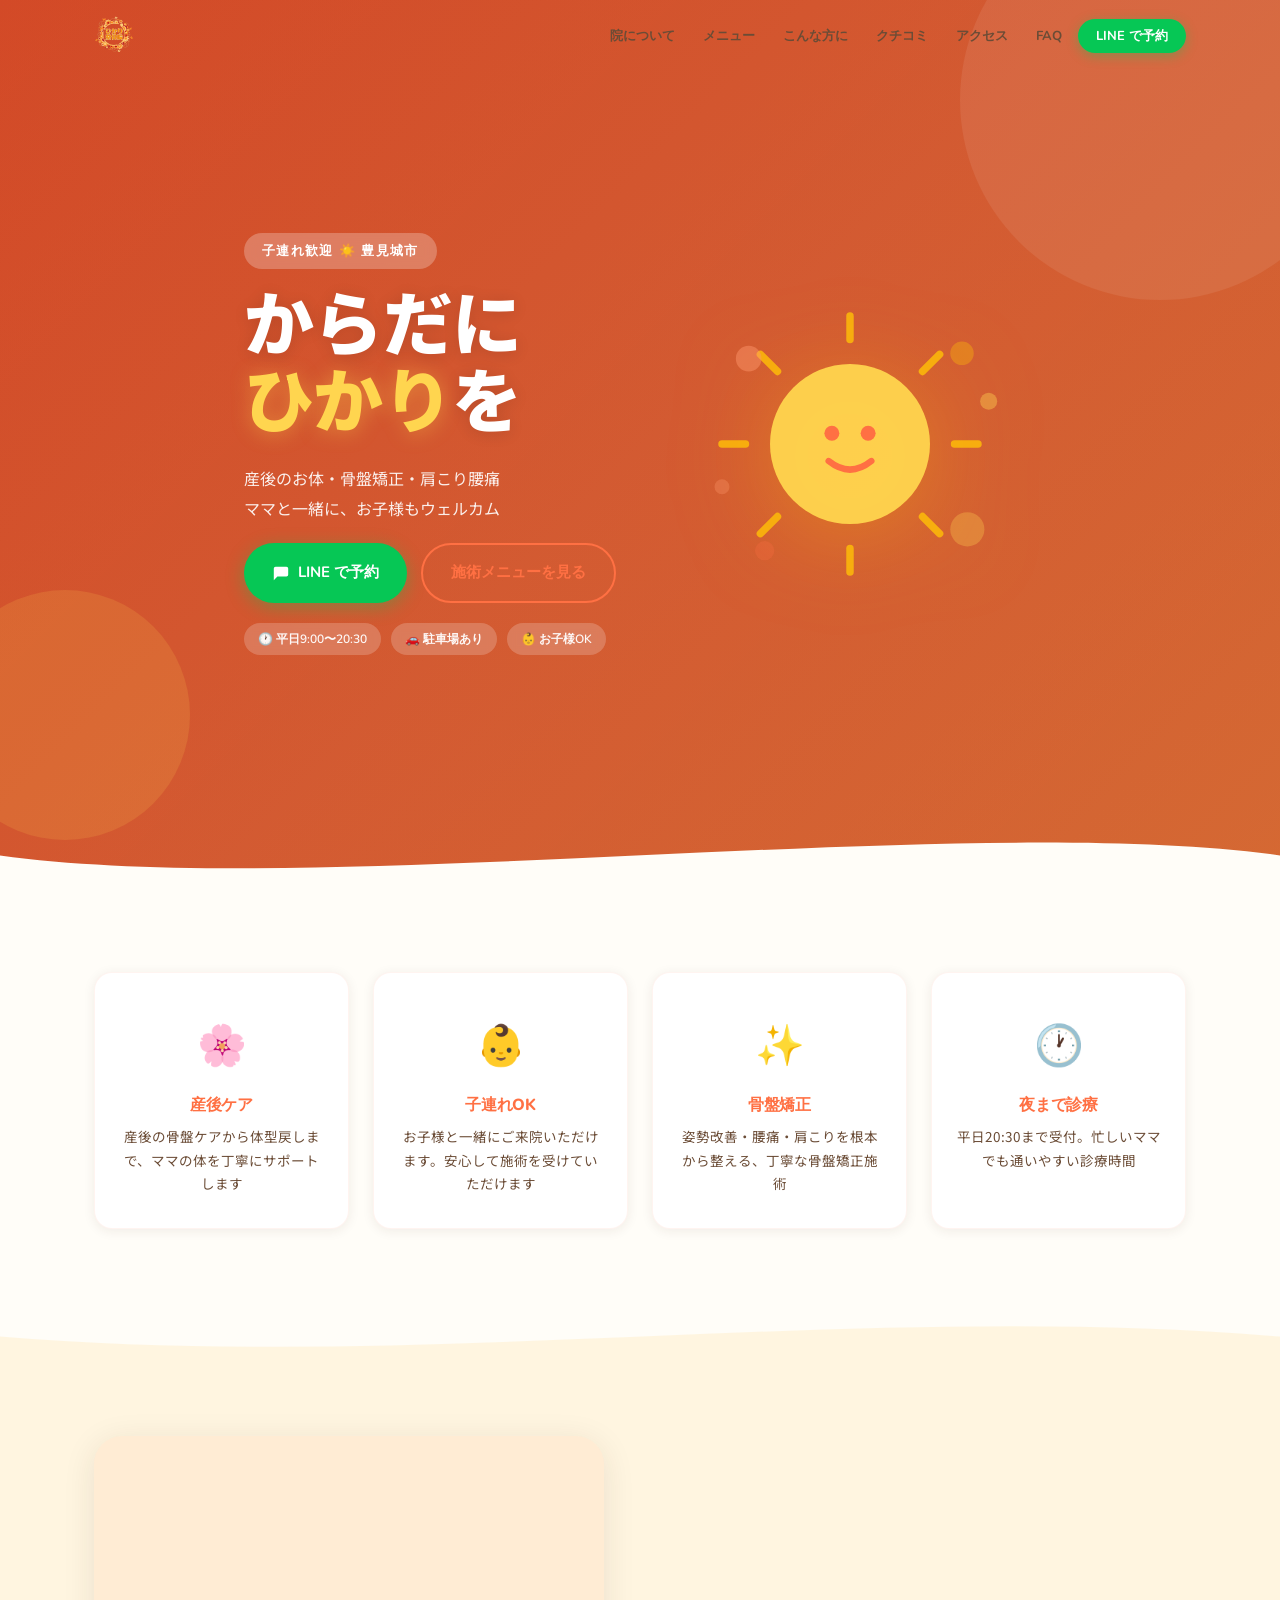
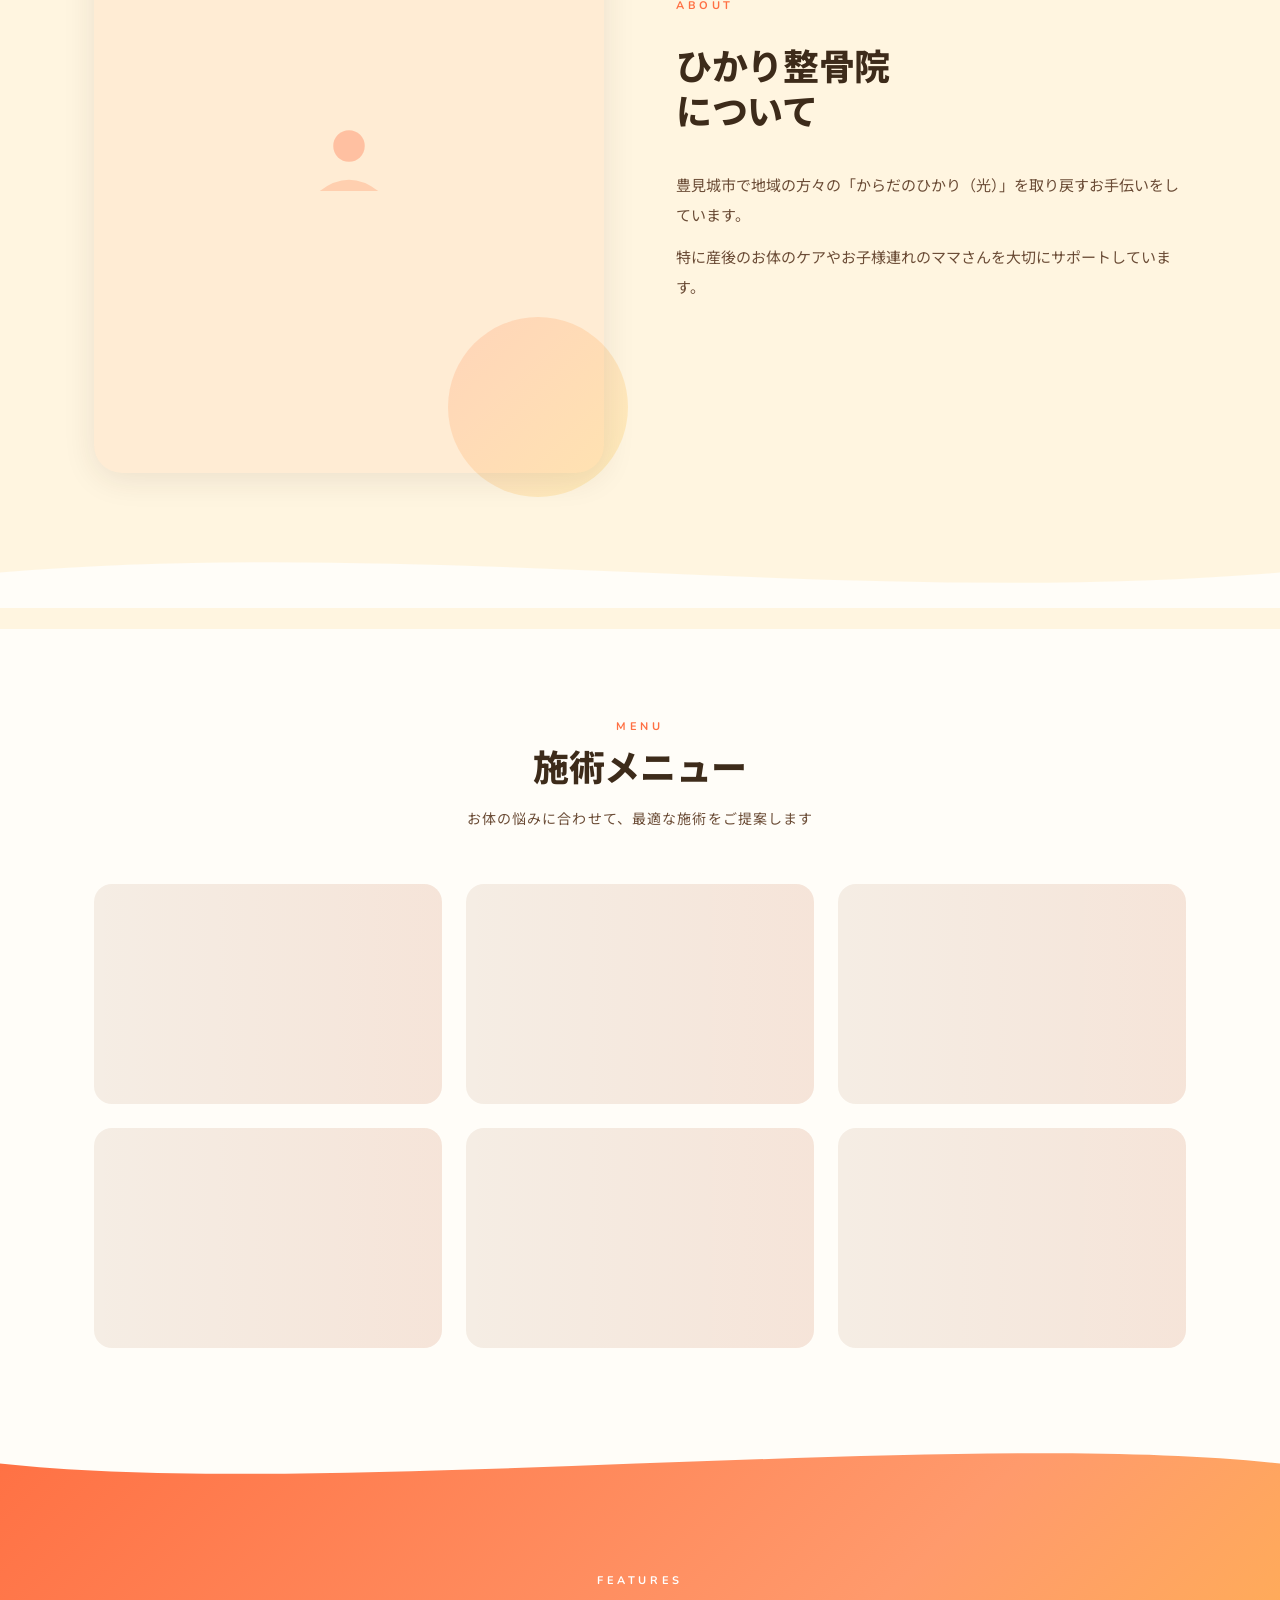
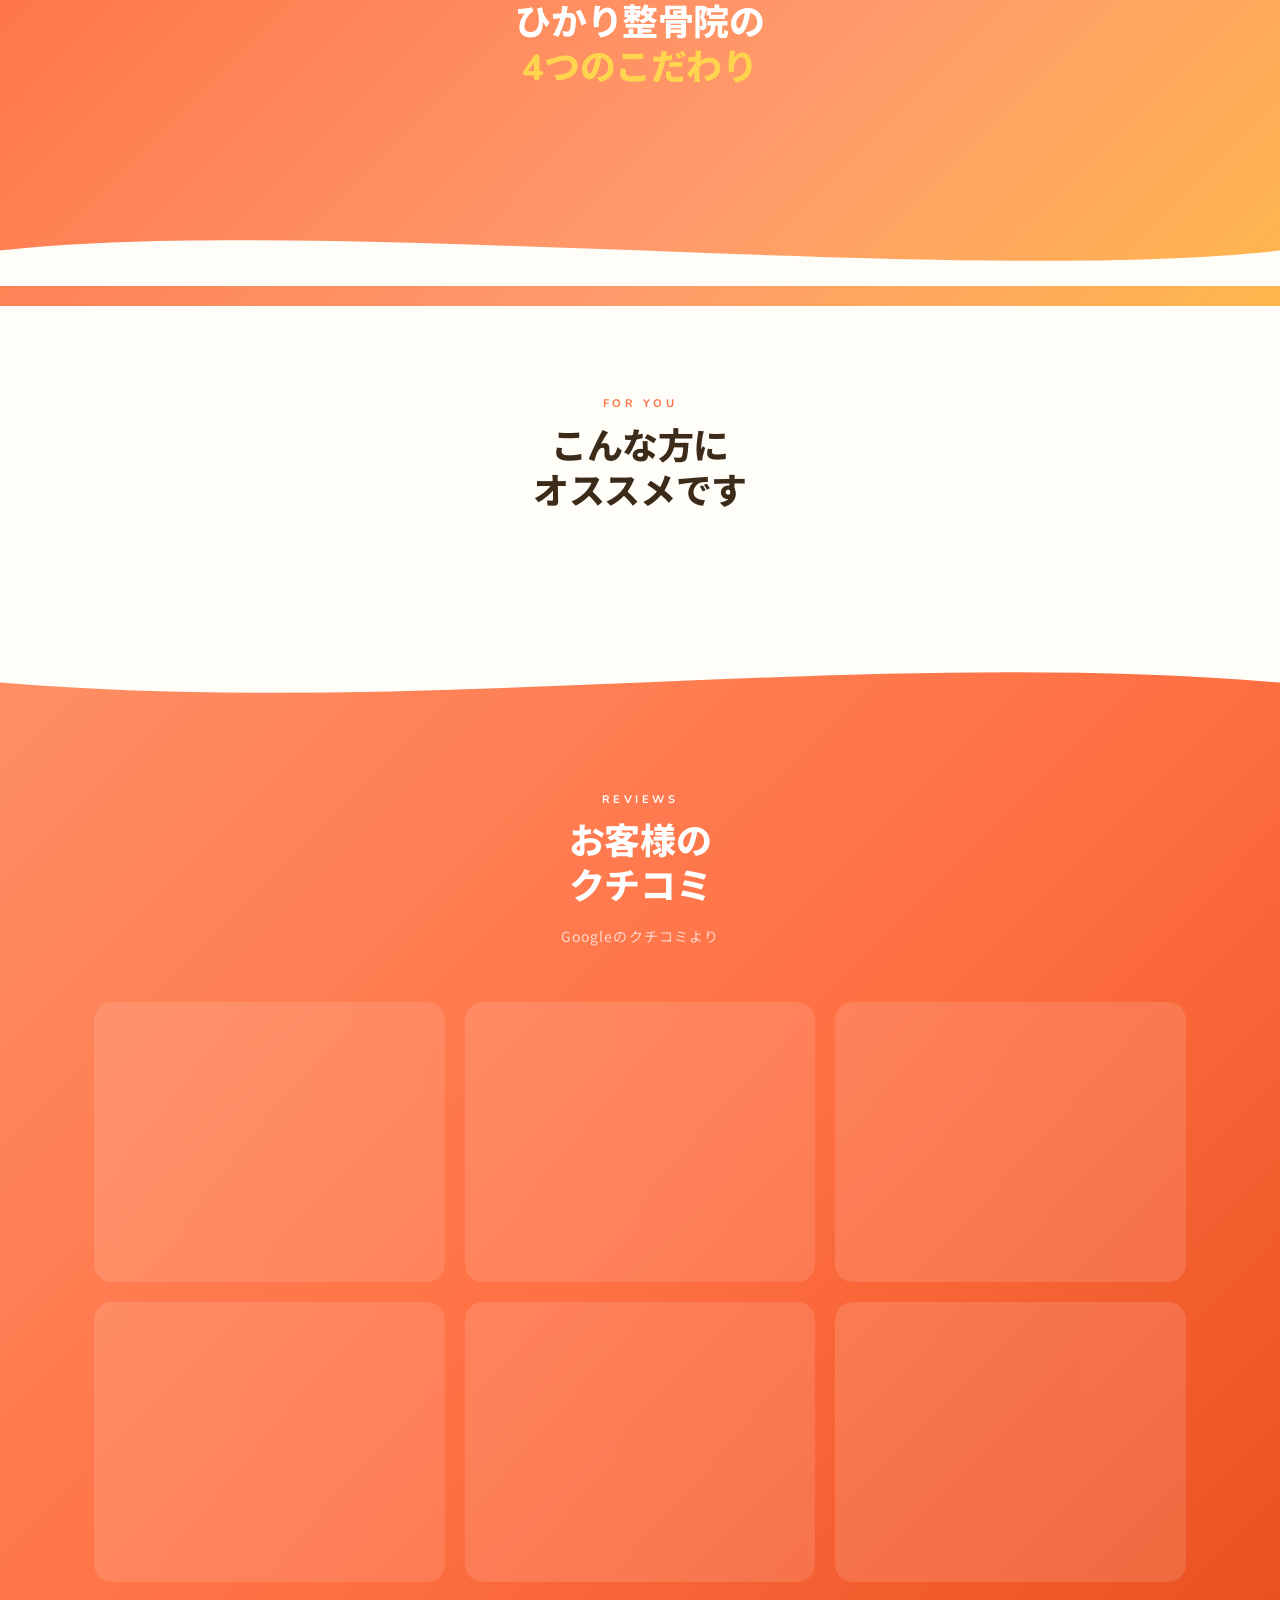
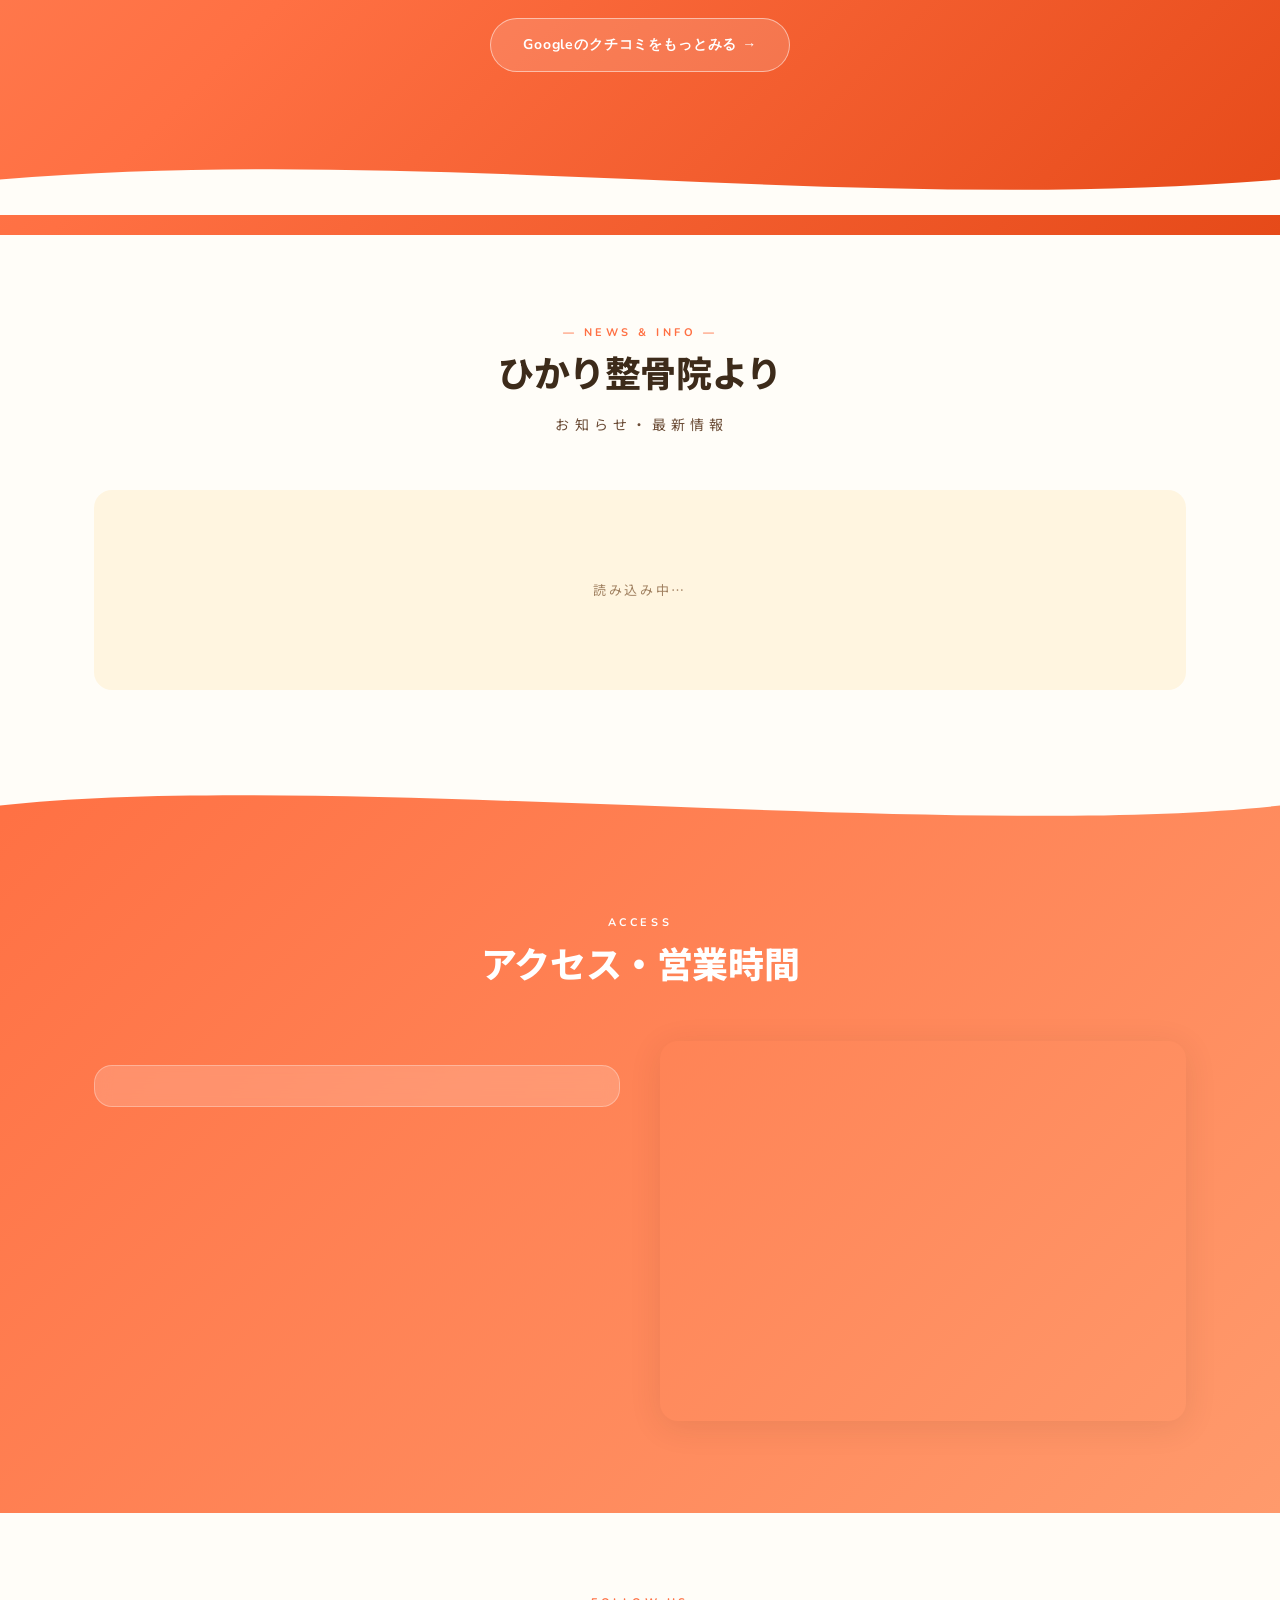
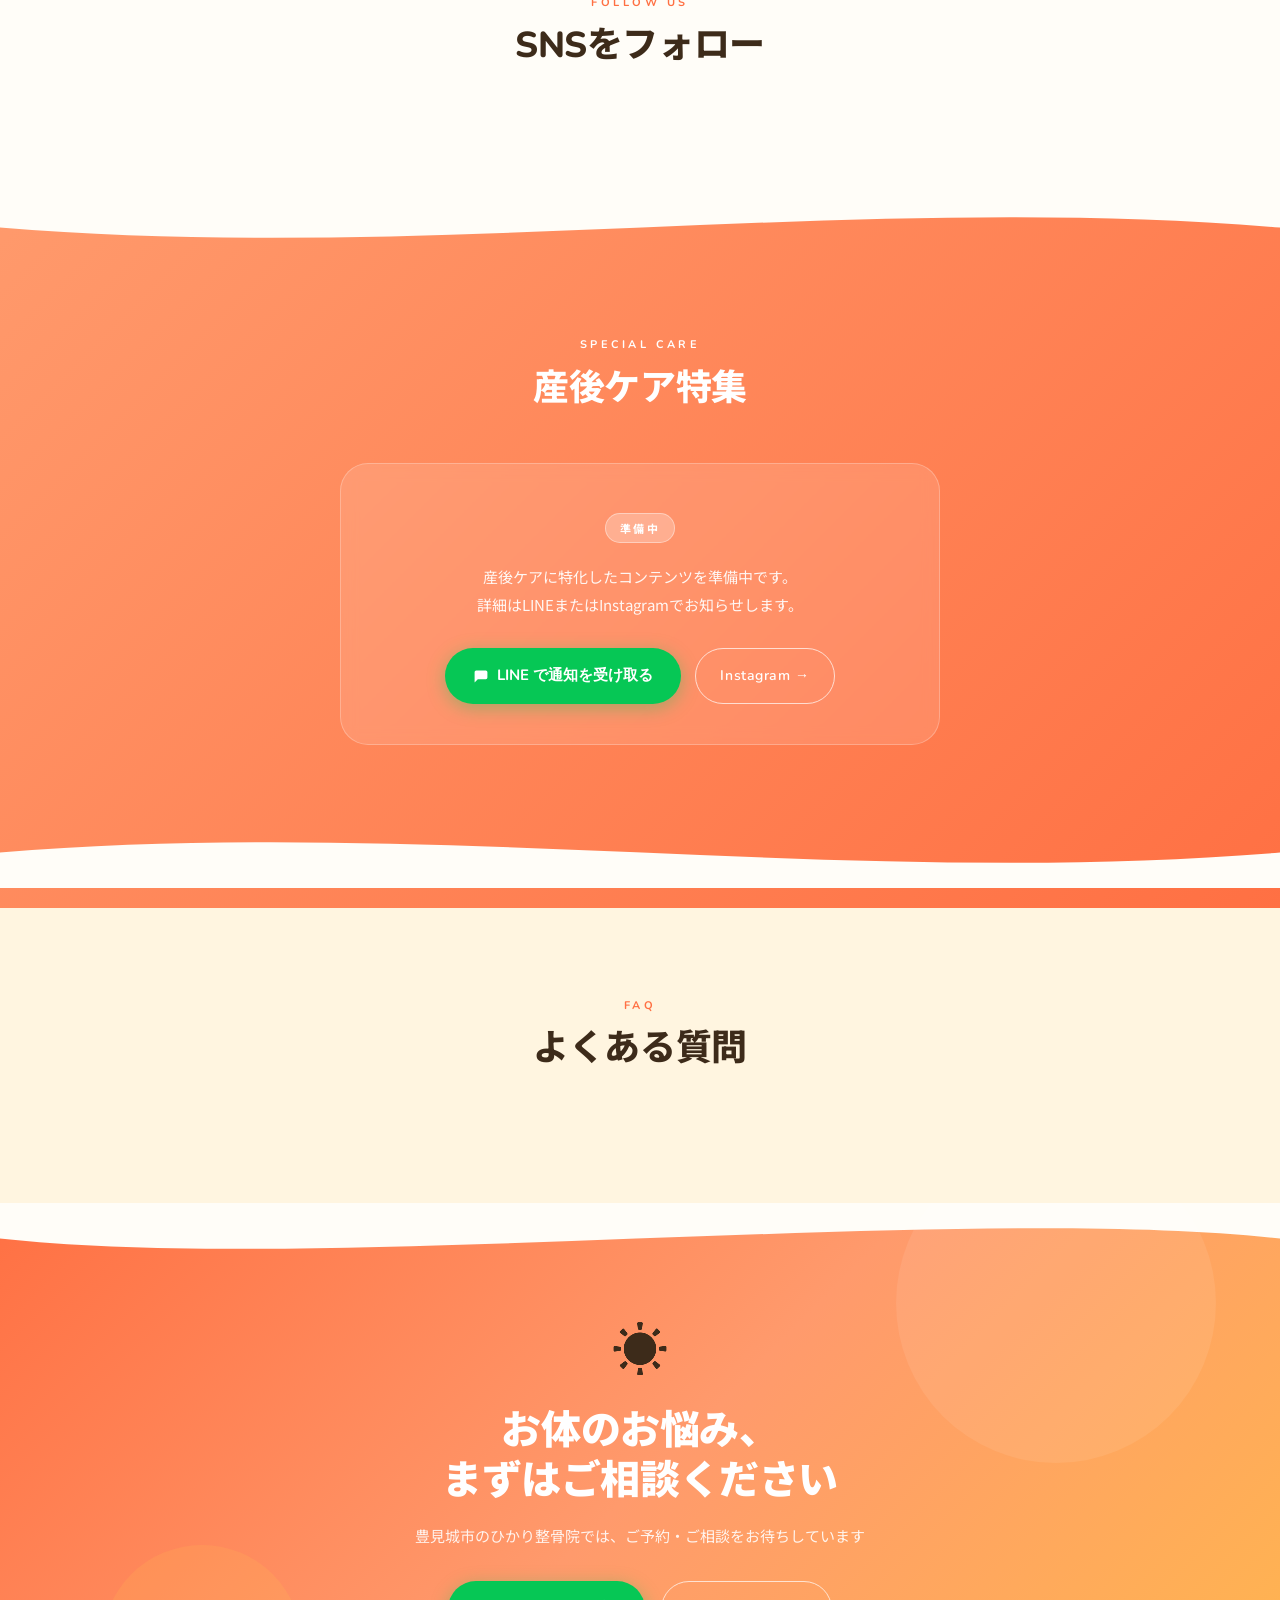
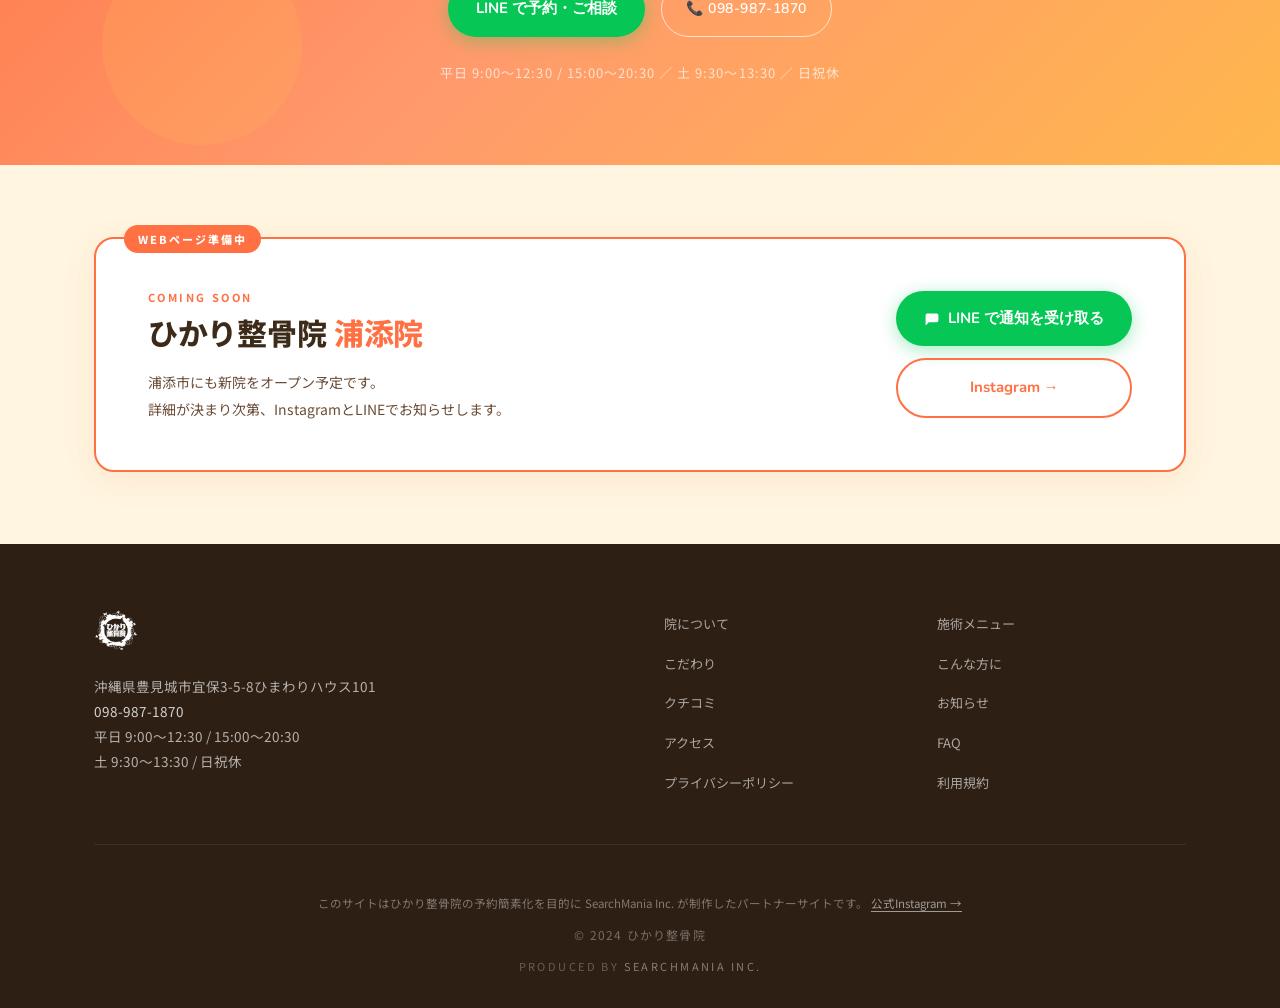
==== index.html @ e43ab10d "Update index.html" ====
<!DOCTYPE html>
<html lang="ja">
<head>
<meta charset="UTF-8">
<meta name="viewport" content="width=device-width,initial-scale=1,viewport-fit=cover">
<meta name="theme-color" content="#FF7043">
<title>ひかり整骨院 | 産後ケア・骨盤矯正 | 沖縄県豊見城市</title>
<meta name="description" content="豊見城市の整骨院。産後ケア・骨盤矯正・肩こり・腰痛に対応。子連れOK・お子様歓迎。まずはお気軽にご相談を。TEL 098-987-1870">
<link rel="canonical" href="https://hikari-seikotsu.search-mania.net/">
<link rel="icon" type="image/png" href="./logo.png">
<meta http-equiv="content-language" content="ja">

<!-- OGP -->
<meta property="og:type" content="website">
<meta property="og:title" content="ひかり整骨院 | 産後ケア・骨盤矯正 | 沖縄県豊見城市">
<meta property="og:description" content="豊見城市の整骨院。産後ケア・骨盤矯正・肩こり・腰痛に対応。子連れOK・お子様歓迎。">
<meta property="og:url" content="https://hikari-seikotsu.search-mania.net/">
<meta property="og:site_name" content="ひかり整骨院">
<meta property="og:image" content="https://hikari-seikotsu.search-mania.net/ogp.svg">
<meta property="og:image:width" content="1200">
<meta property="og:image:height" content="630">
<meta property="og:locale" content="ja_JP">
<meta name="twitter:card" content="summary_large_image">
<meta name="twitter:title" content="ひかり整骨院 | 産後ケア・骨盤矯正 | 沖縄県豊見城市">
<meta name="twitter:description" content="豊見城市の整骨院。産後ケア・骨盤矯正・肩こり・腰痛に対応。子連れOK・お子様歓迎。">
<meta name="twitter:image" content="https://hikari-seikotsu.search-mania.net/ogp.svg">

<!-- Fonts: Nunito (丸みで親しみ) + Noto Sans JP -->
<link rel="preconnect" href="https://fonts.googleapis.com">
<link rel="preconnect" href="https://fonts.gstatic.com" crossorigin>
<link href="https://fonts.googleapis.com/css2?family=Nunito:wght@400;600;700;800;900&family=Noto+Sans+JP:wght@400;500;700&display=swap" rel="stylesheet">

<!-- JSON-LD -->
<script type="application/ld+json">
{
  "@context": "https://schema.org",
  "@type": "MedicalBusiness",
  "name": "ひかり整骨院",
  "alternateName": "HIKARI SEIKOTSUIN",
  "inLanguage": "ja",
  "url": "https://hikari-seikotsu.search-mania.net/",
  "telephone": "098-987-1870",
  "address": {
    "@type": "PostalAddress",
    "streetAddress": "宜保3-5-8ひまわりハウス101",
    "addressLocality": "豊見城市",
    "addressRegion": "沖縄県",
    "postalCode": "901-0233",
    "addressCountry": "JP"
  },
  "openingHoursSpecification": [
    {"@type":"OpeningHoursSpecification","dayOfWeek":["Monday","Tuesday","Wednesday","Thursday","Friday"],"opens":"09:00","closes":"20:30"},
    {"@type":"OpeningHoursSpecification","dayOfWeek":["Saturday"],"opens":"09:30","closes":"13:30"}
  ],
  "sameAs": [
    "https://www.instagram.com/hikariseikotuin/",
    "https://www.facebook.com/hikari.seikotuin1870"
  ]
}
</script>

<link rel="stylesheet" href="./shared.css">
</head>
<body>

<!-- ======= PAGE LOADER ======= -->
<div id="page-loader" aria-hidden="true">
  <img src="./logo.png" class="loader-stamp" alt="ひかり整骨院">
  <div class="loader-dots" aria-label="読み込み中"><span></span><span></span><span></span></div>
</div>

<!-- ======= NAV ======= -->
<nav id="nav">
  <div class="nav-inner">
    <a class="brand" href="/">
      <img src="./logo.png" class="brand-logo-img" alt="ひかり整骨院" width="120" height="40">
    </a>
    <button class="nav-toggle" aria-label="メニューを開く" aria-expanded="false">
      <span></span><span></span><span></span>
    </button>
    <ul class="nav-links" id="navLinks">
      <li><a href="#about">院について</a></li>
      <li><a href="#menu">メニュー</a></li>
      <li><a href="#foryou">こんな方に</a></li>
      <li><a href="#reviews">クチコミ</a></li>
      <li><a href="#access">アクセス</a></li>
      <li><a href="#faq">FAQ</a></li>
      <li><a href="https://line.me/R/ti/p/lzyK28i_0J" class="nav-tel" target="_blank" rel="noopener">LINE で予約</a></li>
    </ul>
  </div>
</nav>

<!-- ======= HERO ======= -->
<section id="hero" class="hero">
  <div id="heroPhotoBg" class="hero-photo-bg" aria-hidden="true"></div>
  <div class="hero-blob hero-blob-1" aria-hidden="true"></div>
  <div class="hero-blob hero-blob-2" aria-hidden="true"></div>
  <div class="hero-inner container">
    <div class="hero-copy">
      <span class="hero-pill">子連れ歓迎 ☀️ 豊見城市</span>
      <h1>からだに<br><em class="hero-em">ひかり</em>を</h1>
      <p id="heroSub" class="hero-sub">産後のお体・骨盤矯正・肩こり腰痛<br>ママと一緒に、お子様もウェルカム</p>
      <div class="hero-btns">
        <a href="https://line.me/R/ti/p/lzyK28i_0J" class="btn btn-line" id="heroLineBtn" target="_blank" rel="noopener">
          <svg viewBox="0 0 20 20" fill="currentColor" width="18" height="18" aria-hidden="true"><path d="M2 5a2 2 0 012-2h12a2 2 0 012 2v7a2 2 0 01-2 2H6l-4 4V5z"/></svg>
          LINE で予約
        </a>
        <a href="#menu" class="btn btn-outline-coral">施術メニューを見る</a>
      </div>
      <div class="hero-badges">
        <span class="hero-badge">🕐 平日9:00〜20:30</span>
        <span class="hero-badge">🚗 駐車場あり</span>
        <span class="hero-badge">👶 お子様OK</span>
      </div>
    </div>
    <div class="hero-illust" aria-hidden="true">
      <svg viewBox="0 0 300 300" xmlns="http://www.w3.org/2000/svg" class="sun-svg">
        <circle cx="150" cy="150" r="75" fill="#FFD54F" opacity="0.95"/>
        <g stroke="#FFC107" stroke-width="7" stroke-linecap="round" opacity="0.8">
          <line x1="150" y1="52"  x2="150" y2="30"/>
          <line x1="150" y1="248" x2="150" y2="270"/>
          <line x1="52"  y1="150" x2="30"  y2="150"/>
          <line x1="248" y1="150" x2="270" y2="150"/>
          <line x1="82"  y1="82"  x2="66"  y2="66"/>
          <line x1="218" y1="218" x2="234" y2="234"/>
          <line x1="218" y1="82"  x2="234" y2="66"/>
          <line x1="82"  y1="218" x2="66"  y2="234"/>
        </g>
        <circle cx="133" cy="140" r="7" fill="#FF7043"/>
        <circle cx="167" cy="140" r="7" fill="#FF7043"/>
        <path d="M130 166 Q150 182 170 166" stroke="#FF7043" stroke-width="6" fill="none" stroke-linecap="round"/>
        <circle cx="55"  cy="70"  r="12" fill="#FF9A6C" opacity="0.45"/>
        <circle cx="260" cy="230" r="16" fill="#FFD54F" opacity="0.30"/>
        <circle cx="70"  cy="250" r="9"  fill="#FF7043" opacity="0.25"/>
        <circle cx="255" cy="65"  r="11" fill="#FFC107" opacity="0.35"/>
        <circle cx="30"  cy="190" r="7"  fill="#FF9A6C" opacity="0.30"/>
        <circle cx="280" cy="110" r="8"  fill="#FFD54F" opacity="0.40"/>
      </svg>
    </div>
  </div>
  <div class="hero-wave" aria-hidden="true">
    <svg xmlns="http://www.w3.org/2000/svg" viewBox="0 0 1440 100" preserveAspectRatio="none">
      <path d="M0,50 C360,100 1080,0 1440,50 L1440,100 L0,100 Z" fill="#FFFDF8"/>
    </svg>
  </div>
</section>

<!-- ======= HIGHLIGHTS ======= -->
<section class="highlights">
  <div class="container">
    <div class="hl-grid">
      <div class="hl-card reveal">
        <div class="hl-icon">🌸</div>
        <h3>産後ケア</h3>
        <p>産後の骨盤ケアから体型戻しまで、ママの体を丁寧にサポートします</p>
      </div>
      <div class="hl-card reveal">
        <div class="hl-icon">👶</div>
        <h3>子連れOK</h3>
        <p>お子様と一緒にご来院いただけます。安心して施術を受けていただけます</p>
      </div>
      <div class="hl-card reveal">
        <div class="hl-icon">✨</div>
        <h3>骨盤矯正</h3>
        <p>姿勢改善・腰痛・肩こりを根本から整える、丁寧な骨盤矯正施術</p>
      </div>
      <div class="hl-card reveal">
        <div class="hl-icon">🕐</div>
        <h3>夜まで診療</h3>
        <p>平日20:30まで受付。忙しいママでも通いやすい診療時間</p>
      </div>
    </div>
  </div>
</section>

<!-- ======= ABOUT ======= -->
<section id="about" class="about">
  <div class="wave-top" aria-hidden="true">
    <svg xmlns="http://www.w3.org/2000/svg" viewBox="0 0 1440 80" preserveAspectRatio="none">
      <path d="M0,40 C480,80 960,0 1440,40 L1440,0 L0,0 Z" fill="#FFFDF8"/>
    </svg>
  </div>
  <div class="container">
    <div class="about-inner">
      <div class="about-photo-wrap">
        <div class="about-photo" id="aboutPhoto">
          <div class="about-photo-ph">
            <svg viewBox="0 0 200 200" xmlns="http://www.w3.org/2000/svg" width="90" opacity="0.35">
              <circle cx="100" cy="80" r="35" fill="#FF7043"/>
              <path d="M35 180 Q100 130 165 180" fill="#FF9A6C"/>
            </svg>
          </div>
        </div>
        <div class="about-deco" aria-hidden="true"></div>
      </div>
      <div class="about-text">
        <span class="eyebrow">ABOUT</span>
        <h2 class="section-title" id="aboutTitle">ひかり整骨院<br>について</h2>
        <div class="about-body" id="aboutParas">
          <p>豊見城市で地域の方々の「からだのひかり（光）」を取り戻すお手伝いをしています。</p>
          <p>特に産後のお体のケアやお子様連れのママさんを大切にサポートしています。</p>
        </div>
        <blockquote id="aboutQuote" class="about-quote" style="display:none"></blockquote>
      </div>
    </div>
  </div>
  <div class="wave-bottom" aria-hidden="true">
    <svg xmlns="http://www.w3.org/2000/svg" viewBox="0 0 1440 80" preserveAspectRatio="none">
      <path d="M0,40 C480,0 960,80 1440,40 L1440,80 L0,80 Z" fill="#FFFDF8"/>
    </svg>
  </div>
</section>

<!-- ======= MENU ======= -->
<section id="menu" class="menu">
  <div class="container">
    <div class="sec-head">
      <span class="eyebrow">MENU</span>
      <h2 class="section-title">施術メニュー</h2>
      <p class="sec-desc">お体の悩みに合わせて、最適な施術をご提案します</p>
    </div>
    <div class="menu-grid" id="menuGrid">
      <div class="menu-skel"></div>
      <div class="menu-skel"></div>
      <div class="menu-skel"></div>
      <div class="menu-skel"></div>
      <div class="menu-skel"></div>
      <div class="menu-skel"></div>
    </div>
  </div>
</section>

<!-- ======= FEATURES ======= -->
<section id="features" class="features">
  <div class="wave-top" aria-hidden="true">
    <svg xmlns="http://www.w3.org/2000/svg" viewBox="0 0 1440 80" preserveAspectRatio="none">
      <path d="M0,40 C360,80 1080,0 1440,40 L1440,0 L0,0 Z" fill="#FFFDF8"/>
    </svg>
  </div>
  <div class="container">
    <div class="sec-head sec-head--light">
      <span class="eyebrow eyebrow--light">FEATURES</span>
      <h2 class="section-title">ひかり整骨院の<br><span class="hi">4つのこだわり</span></h2>
    </div>
    <div class="features-list" id="featuresList"></div>
  </div>
  <div class="wave-bottom" aria-hidden="true">
    <svg xmlns="http://www.w3.org/2000/svg" viewBox="0 0 1440 80" preserveAspectRatio="none">
      <path d="M0,40 C360,0 1080,80 1440,40 L1440,80 L0,80 Z" fill="#FFFDF8"/>
    </svg>
  </div>
</section>

<!-- ======= FOR YOU ======= -->
<section id="foryou" class="foryou">
  <div class="container">
    <div class="sec-head">
      <span class="eyebrow">FOR YOU</span>
      <h2 class="section-title">こんな方に<br>オススメです</h2>
    </div>
    <div class="foryou-grid" id="foryouGrid"></div>
  </div>
</section>

<!-- ======= REVIEWS ======= -->
<section id="reviews" class="reviews">
  <div class="wave-top" aria-hidden="true">
    <svg xmlns="http://www.w3.org/2000/svg" viewBox="0 0 1440 80" preserveAspectRatio="none">
      <path d="M0,40 C480,80 960,0 1440,40 L1440,0 L0,0 Z" fill="#FFFDF8"/>
    </svg>
  </div>
  <div class="container">
    <div class="sec-head sec-head--light">
      <span class="eyebrow eyebrow--light">REVIEWS</span>
      <h2 class="section-title">お客様の<br>クチコミ</h2>
      <p class="sec-desc" style="color:rgba(255,255,255,.72)">Googleのクチコミより</p>
    </div>
    <div class="reviews-grid" id="reviewsGrid">
      <div class="review-skel"></div>
      <div class="review-skel"></div>
      <div class="review-skel"></div>
      <div class="review-skel"></div>
      <div class="review-skel"></div>
      <div class="review-skel"></div>
    </div>
    <div class="reviews-more-wrap">
      <a id="reviewsMoreBtn" class="btn-reviews-more" href="#" target="_blank" rel="noopener">Googleのクチコミをもっとみる →</a>
    </div>
  </div>
  <div class="wave-bottom" aria-hidden="true">
    <svg xmlns="http://www.w3.org/2000/svg" viewBox="0 0 1440 80" preserveAspectRatio="none">
      <path d="M0,40 C480,0 960,80 1440,40 L1440,80 L0,80 Z" fill="#FFFDF8"/>
    </svg>
  </div>
</section>

<!-- ======= BLOG ======= -->
<section id="blog" class="blog">
  <div class="container">
    <div class="sec-head">
      <span class="eyebrow dual">News &amp; Info</span>
      <h2 class="section-title">ひかり整骨院より</h2>
      <p class="sec-desc">お 知 ら せ ・ 最 新 情 報</p>
    </div>
    <div class="wall cms-loading"></div>
  </div>
</section>

<!-- ======= ACCESS ======= -->
<section id="access" class="access">
  <div class="wave-top" aria-hidden="true">
    <svg xmlns="http://www.w3.org/2000/svg" viewBox="0 0 1440 80" preserveAspectRatio="none">
      <path d="M0,40 C360,0 1080,80 1440,40 L1440,0 L0,0 Z" fill="#FFFDF8"/>
    </svg>
  </div>
  <div class="container">
    <div class="sec-head sec-head--light">
      <span class="eyebrow eyebrow--light">ACCESS</span>
      <h2 class="section-title">アクセス・営業時間</h2>
    </div>
    <div class="access-layout">
      <div class="access-info">
        <dl id="accessDl"></dl>
        <div class="hours-box">
          <table id="hoursTable" class="hours-table"></table>
        </div>
      </div>
      <div class="map-wrap">
        <div id="mapEmbed" class="map-embed">
          <iframe
            src="https://www.google.com/maps/embed?pb=!1m18!1m12!1m3!1d898.5467!2d127.66830!3d26.17740!2m3!1f0!2f0!3f0!3m2!1i1024!2i768!4f13.1!3m3!1m2!1s0x34e5683a7778be61%3A0x9c50c05e80d23e0e!2z44Gy44GL44KK5a6f6aqo6Zmi!5e0!3m2!1sja!2sjp!4v1685000000000!5m2!1sja!2sjp"
            width="100%" height="100%"
            style="border:0;" allowfullscreen="" loading="lazy"
            referrerpolicy="no-referrer-when-downgrade"
            title="ひかり整骨院 アクセスマップ">
          </iframe>
        </div>
      </div>
    </div>
  </div>
</section>

<!-- ======= SNS ======= -->
<section id="sns" class="sns">
  <div class="container">
    <div class="sec-head">
      <span class="eyebrow">FOLLOW US</span>
      <h2 class="section-title">SNSをフォロー</h2>
    </div>
    <div class="sns-row" id="snsRow"></div>
  </div>
</section>

<!-- ======= DELIVERY ======= -->
<section id="delivery" class="delivery">
  <div class="wave-top" aria-hidden="true">
    <svg xmlns="http://www.w3.org/2000/svg" viewBox="0 0 1440 80" preserveAspectRatio="none">
      <path d="M0,40 C480,80 960,0 1440,40 L1440,0 L0,0 Z" fill="#FFFDF8"/>
    </svg>
  </div>
  <div class="container">
    <div class="sec-head sec-head--light">
      <span class="eyebrow eyebrow--light">SPECIAL CARE</span>
      <h2 class="section-title">産後ケア特集</h2>
    </div>
    <div class="delivery-coming">
      <span class="delivery-coming-badge">準備中</span>
      <p class="delivery-coming-text">産後ケアに特化したコンテンツを準備中です。<br>詳細はLINEまたはInstagramでお知らせします。</p>
      <div class="delivery-coming-actions">
        <a href="https://line.me/R/ti/p/lzyK28i_0J" class="btn btn-line" target="_blank" rel="noopener">
          <svg viewBox="0 0 20 20" fill="currentColor" width="16" height="16" aria-hidden="true"><path d="M2 5a2 2 0 012-2h12a2 2 0 012 2v7a2 2 0 01-2 2H6l-4 4V5z"/></svg>
          LINE で通知を受け取る
        </a>
        <a href="https://www.instagram.com/hikariseikotuin/" class="btn btn-outline-white" target="_blank" rel="noopener">Instagram →</a>
      </div>
    </div>
    <div class="delivery-cards" id="deliveryCards" style="display:none"></div>
  </div>
  <div class="wave-bottom" aria-hidden="true">
    <svg xmlns="http://www.w3.org/2000/svg" viewBox="0 0 1440 80" preserveAspectRatio="none">
      <path d="M0,40 C480,0 960,80 1440,40 L1440,80 L0,80 Z" fill="#FFFDF8"/>
    </svg>
  </div>
</section>

<!-- ======= FAQ ======= -->
<section id="faq" class="faq">
  <div class="container">
    <div class="sec-head">
      <span class="eyebrow">FAQ</span>
      <h2 class="section-title">よくある質問</h2>
    </div>
    <div class="faq-list" id="faqList"></div>
  </div>
</section>

<!-- ======= CTA ======= -->
<section id="cta" class="cta">
  <div class="wave-top" aria-hidden="true">
    <svg xmlns="http://www.w3.org/2000/svg" viewBox="0 0 1440 80" preserveAspectRatio="none">
      <path d="M0,40 C360,80 1080,0 1440,40 L1440,0 L0,0 Z" fill="#FFFDF8"/>
    </svg>
  </div>
  <div class="cta-blob cta-blob-1" aria-hidden="true"></div>
  <div class="cta-blob cta-blob-2" aria-hidden="true"></div>
  <div class="container">
    <div class="cta-box">
      <p class="cta-deco" aria-hidden="true">☀️</p>
      <h2 id="ctaHeadline1">お体のお悩み、<br>まずはご相談ください</h2>
      <h3 id="ctaHeadline2" class="cta-h3" style="display:none"></h3>
      <p id="ctaSub" class="cta-sub">豊見城市のひかり整骨院では、ご予約・ご相談をお待ちしています</p>
      <div class="cta-actions">
        <a id="ctaBtn1" href="https://line.me/R/ti/p/lzyK28i_0J" class="btn btn-line" target="_blank" rel="noopener">LINE で予約・ご相談</a>
        <a id="ctaBtn2" href="tel:098-987-1870" class="btn btn-outline-white">📞 098-987-1870</a>
      </div>
      <p id="ctaNote" class="cta-note">平日 9:00〜12:30 / 15:00〜20:30 ／ 土 9:30〜13:30 ／ 日祝休</p>
    </div>
  </div>
</section>

<!-- ======= 浦添院 TEASER ======= -->
<section id="urasoe" class="urasoe-teaser">
  <div class="container">
    <div class="urasoe-card reveal">
      <span class="urasoe-badge">WEBページ準備中</span>
      <div class="urasoe-body">
        <p class="urasoe-eyebrow">Coming Soon</p>
        <h2 class="urasoe-title">ひかり整骨院 <em>浦添院</em></h2>
        <p class="urasoe-desc">浦添市にも新院をオープン予定です。<br>詳細が決まり次第、InstagramとLINEでお知らせします。</p>
      </div>
      <div class="urasoe-actions">
        <a href="https://page.line.me/291lokar?oat_content=qr&openQrModal=true" class="btn btn-line" target="_blank" rel="noopener">
          <svg viewBox="0 0 20 20" fill="currentColor" width="16" height="16" aria-hidden="true"><path d="M2 5a2 2 0 012-2h12a2 2 0 012 2v7a2 2 0 01-2 2H6l-4 4V5z"/></svg>
          LINE で通知を受け取る
        </a>
        <a href="https://www.instagram.com/hikari.seikotuin_urasoe" class="btn btn-outline-coral" target="_blank" rel="noopener">Instagram →</a>
      </div>
    </div>
  </div>
</section>

<!-- ======= FOOTER ======= -->
<footer id="footer">
  <div class="container">
    <div class="footer-top">
      <div class="footer-brand">
        <div class="footer-logo">
          <img src="./logo.png" class="footer-logo-img" alt="ひかり整骨院" width="120" height="40">
        </div>
        <address>
          <p id="footerAddress">沖縄県豊見城市宜保3-5-8ひまわりハウス101</p>
          <p><a id="footerTel" href="tel:098-987-1870">098-987-1870</a></p>
          <p id="footerHours">平日 9:00〜12:30 / 15:00〜20:30<br>土 9:30〜13:30 / 日祝休</p>
        </address>
      </div>
      <nav class="footer-nav" aria-label="フッターナビゲーション">
        <ul>
          <li><a href="#about">院について</a></li>
          <li><a href="#menu">施術メニュー</a></li>
          <li><a href="#features">こだわり</a></li>
          <li><a href="#foryou">こんな方に</a></li>
          <li><a href="#reviews">クチコミ</a></li>
          <li><a href="#blog">お知らせ</a></li>
          <li><a href="#access">アクセス</a></li>
          <li><a href="#faq">FAQ</a></li>
          <li><a href="./privacy-policy.html">プライバシーポリシー</a></li>
          <li><a href="./terms.html">利用規約</a></li>
        </ul>
      </nav>
    </div>
    <div class="footer-bottom">
      <p class="partner-notice-inline">
        このサイトはひかり整骨院の予約簡素化を目的に SearchMania Inc. が制作したパートナーサイトです。
        <a id="partnerLink" href="https://www.instagram.com/hikariseikotuin/" target="_blank" rel="noopener noreferrer">公式Instagram →</a>
      </p>
      <p id="footerCopyright" class="copyright">© 2024 ひかり整骨院</p>
      <div class="produced-by">
        Produced by <a href="https://search-mania.net/" target="_blank" rel="noopener noreferrer">SearchMania Inc.</a>
      </div>
    </div>
  </div>
</footer>

<script>
/* ============================================================
   CMS
   ============================================================ */
const GAS_URL   = 'https://script.google.com/macros/s/AKfycbxd94TXZuT-G3AUvUOyt_ZG_g9pLQLPK14B09iTngYGdnmmRKXOvsfwuZuqpAEUMW-Sxg/exec';
const CACHE_KEY = 'hikari_cms_v2';
const CACHE_TTL = 900000;

if (history.scrollRestoration) history.scrollRestoration = 'manual';
window.scrollTo(0, 0);

/* ============================================================
   ページローダー
   ============================================================ */
const _loaderStart = Date.now();
function _hideLoader() {
  const el = document.getElementById('page-loader');
  if (!el || el.dataset.done) return;
  el.dataset.done = '1';
  const wait = Math.max(0, 700 - (Date.now() - _loaderStart));
  setTimeout(() => { el.classList.add('fade-out'); setTimeout(() => el.remove(), 650); }, wait);
}

/* ============================================================
   ユーティリティ
   ============================================================ */
function esc(s) {
  return String(s || '').replace(/&/g,'&amp;').replace(/</g,'&lt;').replace(/>/g,'&gt;').replace(/"/g,'&quot;');
}
function fmtDate(s) {
  if (!s) return '';
  const m = String(s).match(/^(\d{4})-(\d{2})-(\d{2})/);
  return m ? `${m[1]}.${m[2]}.${m[3]}` : String(s);
}
function driveImg(url) {
  if (!url) return '';
  const s = String(url).trim();
  const m1 = s.match(/\/d\/([a-zA-Z0-9_-]+)/);
  if (m1) return `https://drive.google.com/thumbnail?id=${m1[1]}&sz=w1200`;
  const m2 = s.match(/lh3\.googleusercontent\.com\/d\/([a-zA-Z0-9_-]+)/);
  if (m2) return `https://lh3.googleusercontent.com/d/${m2[1]}=w1200`;
  if (s.indexOf('drive.google.com/thumbnail') !== -1) return s.replace(/([?&])sz=[^&]*/, '$1sz=w1200');
  return s;
}
function stars(n) {
  const full = Math.round(Number(n) || 5);
  return '★'.repeat(Math.min(full,5)) + '☆'.repeat(Math.max(0,5-full));
}

/* ============================================================
   Reveal on scroll
   ============================================================ */
function observe(root, sel) {
  const io = new IntersectionObserver(entries => {
    entries.forEach(e => { if (e.isIntersecting) { e.target.classList.add('visible'); io.unobserve(e.target); } });
  }, { threshold: 0.08 });
  (root ? root.querySelectorAll(sel) : document.querySelectorAll(sel)).forEach(el => io.observe(el));
}

/* ============================================================
   apply functions
   ============================================================ */
function applySettings(s) {
  window._settings = s;
  if (!s) return;
  if (!s.officialUrl) s.officialUrl = s['公式サイトURL'] || '';
  const sn = s.siteName || 'ひかり整骨院';
  document.title = sn + ' | 産後ケア・骨盤矯正 | 沖縄県豊見城市';
  const tel = s.tel || '098-987-1870';
  const ft = document.getElementById('footerTel');
  if (ft) { ft.href = 'tel:' + tel.replace(/[-\s]/g,''); ft.textContent = tel; }
  if (s.address) { const el = document.getElementById('footerAddress'); if (el) el.textContent = s.address; }
  if (s.hoursDisplay) { const el = document.getElementById('footerHours'); if (el) el.innerHTML = esc(s.hoursDisplay).replace(/\n/g,'<br>'); }
  if (s.copyright) { const el = document.getElementById('footerCopyright'); if (el) el.textContent = s.copyright; }
  const pl = document.getElementById('partnerLink');
  if (pl && s.officialUrl) pl.href = s.officialUrl;
  if (s.tagline) { const sub = document.getElementById('heroSub'); if (sub) sub.textContent = s.tagline; }
  if (s.gbpUrl) {
    var gbpUrl = s.gbpUrl.trim();
    if (gbpUrl.startsWith('<')) {
      var m = gbpUrl.match(/src="([^"]+)"/);
      gbpUrl = m ? m[1] : '#';
    }
    s.gbpUrl = gbpUrl;
    var moreBtn = document.getElementById('reviewsMoreBtn');
    if (moreBtn && gbpUrl !== '#') moreBtn.href = gbpUrl;
  }
  document.querySelectorAll('a[href^="tel:"]').forEach(a => { if (a.id !== 'footerTel') a.href = 'tel:' + tel.replace(/[-\s]/g,''); });
}

function applyHero(h) {
  if (!h) return;
  if (Array.isArray(h.subLines) && h.subLines[0]) {
    var el = document.getElementById('heroSub');
    if (el) el.textContent = h.subLines[0];
  }
  var photos = Array.isArray(h.photos) ? h.photos.filter(function(p) { return p.image; }) : [];
  if (!photos.length) return;
  var bg = document.getElementById('heroPhotoBg');
  if (!bg) return;
  var urls = photos.map(function(p) { return driveImg(p.image); }).filter(Boolean);
  if (!urls.length) return;

  bg.innerHTML = '<div class="hero-slide" id="heroSlide0"></div><div class="hero-slide" id="heroSlide1"></div>';
  var slides = [document.getElementById('heroSlide0'), document.getElementById('heroSlide1')];
  var cur = 0;
  var idx = 0;

  function showSlide(url) {
    var next = 1 - cur;
    var img = new Image();
    img.onload = function() {
      slides[next].style.backgroundImage = 'url("' + url + '")';
      slides[next].classList.add('active');
      slides[cur].classList.remove('active');
      cur = next;
    };
    img.src = url;
  }

  showSlide(urls[0]);
  if (urls.length > 1) {
    setInterval(function() {
      idx = (idx + 1) % urls.length;
      showSlide(urls[idx]);
    }, 5000);
  }
}

function applyAbout(a) {
  if (!a) return;
  if (Array.isArray(a.paragraphs) && a.paragraphs.length) {
    const el = document.getElementById('aboutParas');
    if (el) el.innerHTML = a.paragraphs.map(function(p) { return '<p>' + esc(p) + '</p>'; }).join('');
  }
  if (a.quote) {
    const el = document.getElementById('aboutQuote');
    if (el) { el.textContent = a.quote; el.style.display = ''; }
  }
  const photos = Array.isArray(a.photos) ? a.photos.filter(function(p) { return p.image; }) : [];
  if (photos.length) {
    const el = document.getElementById('aboutPhoto');
    if (el) el.innerHTML = '<img src="' + esc(driveImg(photos[0].image)) + '" alt="ひかり整骨院" loading="lazy" class="about-img">';
  }
}

function applyMenu(items) {
  if (!Array.isArray(items) || !items.length) return;
  const grid = document.getElementById('menuGrid');
  if (!grid) return;
  const icons = ['💆','🦴','🤱','💪','🌿','✨','🔧','💛'];
  grid.innerHTML = items.map((m,i) => {
    const img = driveImg(m.image);
    return `<article class="menu-card reveal">
      ${img ? `<div class="menu-card-img"><img src="${esc(img)}" alt="${esc(m.name)}" loading="lazy"></div>` : `<div class="menu-card-icon">${icons[i%icons.length]}</div>`}
      <div class="menu-card-body">
        <h3>${esc(m.name)}</h3>
        ${m.price ? `<p class="menu-price">${esc(m.price)}</p>` : ''}
        ${m.desc  ? `<p class="menu-desc">${esc(m.desc)}</p>`  : ''}
        ${m.time  ? `<span class="menu-time">⏱ ${esc(m.time)}</span>` : ''}
      </div>
    </article>`;
  }).join('');
  observe(grid, '.reveal');
}

function applyFeatures(items) {
  if (!Array.isArray(items) || !items.length) return;
  const list = document.getElementById('featuresList');
  if (!list) return;
  list.innerHTML = items.map((f,i) => `
    <div class="feature-item reveal">
      <div class="feature-num">${String(i+1).padStart(2,'0')}</div>
      <div class="feature-body">
        <h3>${esc(f.title || f.name || '')}</h3>
        <p>${esc(f.desc || f.text || '')}</p>
      </div>
    </div>
  `).join('');
  observe(list, '.reveal');
}

function applyForYou(items) {
  if (!Array.isArray(items) || !items.length) return;
  const grid = document.getElementById('foryouGrid');
  if (!grid) return;
  const emojis = ['🤱','💆','🦴','😴','💪','🌀','🧘','🏃'];
  grid.innerHTML = items.map((f,i) => `
    <div class="foryou-card reveal">
      <span class="foryou-icon">${emojis[i%emojis.length]}</span>
      <strong class="foryou-label">${esc(f.label || f.text || f.name || '')}</strong>
      <p>${esc(f.caption || '')}</p>
    </div>
  `).join('');
  observe(grid, '.reveal');
}

function applyReviews(items) {
  if (!Array.isArray(items) || !items.length) return;
  const grid = document.getElementById('reviewsGrid');
  if (!grid) return;
  let html = items.map(r =>
    '<article class="review">' +
      '<div class="review-stars">' + stars(r.stars) + '</div>' +
      '<p class="review-body">' + esc(r.text || '') + '</p>' +
      '<div class="review-meta">' +
        '<span class="review-name">' + esc(r.name || '') + '</span>' +
        '<span class="review-date">' + esc(fmtDate(r.date)) + '</span>' +
      '</div>' +
    '</article>'
  ).join('');
  if (items.length < 6) {
    const gbpUrl = (window._settings && window._settings.gbpUrl) || '#';
    html += '<a class="review review-cta" href="' + esc(gbpUrl) + '" target="_blank" rel="noopener">' +
              '<div class="review-cta-stars">★ ★ ★ ★ ★</div>' +
              '<p class="review-cta-msg">他のクチコミも<br>Googleでご覧いただけます</p>' +
              '<span class="review-cta-link">Googleで見る →</span>' +
            '</a>';
  }
  grid.innerHTML = html;
}

function applyBlog(items) {
  const wall = document.querySelector('#blog .wall');
  if (wall) wall.classList.remove('cms-loading');
  if (!items || !items.length) return;
  const valid = items.filter(b => b.body || b.title);
  if (!valid.length) return;
  window._blogItems = valid;
  wall.innerHTML = valid.map((b, i) => {
    // タイトルロジック：
    //   1. Sheets C列（b.title）に明示的なタイトルがあればそれを使用
    //   2. 空なら、本文の最初の1文（句点まで or 改行まで）を抽出
    //   3. それも無理なら日付＋「の投稿」
    let rawTitle = (b.title || '').trim();
    if (!rawTitle && b.body) {
      const firstSentence = String(b.body).split(/[。\n]/)[0] || '';
      rawTitle = firstSentence.trim();
    }
    if (!rawTitle && b.date) {
      rawTitle = `${fmtDate(b.date)} の投稿`;
    }
    const shortTitle = rawTitle.length > 44 ? rawTitle.slice(0, 44) + '…' : rawTitle;

    // 画像URLは driveImg() で永続化
    const imgUrl = driveImg(b.image);

    // ブログカードのリンクはクエリパラメータ方式で生成
    // /blog/?post=SLUG 形式 → Cloudflare Pages が /blog/ を静的ファイルとして直配信するため
    // _redirects の 200 リライトに依存せず確実に動く。
    // Sheets F列 (b.url) からスラッグを抽出して使用。
    const slugMatch = (b.url || '').match(/\/blog\/([^\/\?#]+)/);
    const postSlug  = slugMatch ? slugMatch[1] : (b.date || '');
    const blogHref  = postSlug ? `/blog/?post=${postSlug}` : null;
    const tagOpen  = blogHref
      ? `<a href="${blogHref}" class="e blog-card reveal">`
      : `<article class="e blog-card reveal" role="button" tabindex="0" data-idx="${i}">`;
    const tagClose = blogHref ? '</a>' : '</article>';
    return `${tagOpen}
      <span class="tape"></span>
      ${imgUrl
        ? '<div class="image"><img src="' + esc(imgUrl) + '" alt="" loading="lazy" style="width:100%;height:100%;object-fit:cover;display:block;"></div>'
        : ''}
      <div class="body">
        ${b.date ? '<span class="date">' + esc(fmtDate(b.date)) + '</span>' : ''}
        <p class="cap">${esc(shortTitle)}</p>
        ${b.body ? '<span class="cta-lbl">続きを読む →</span>' : ''}
      </div>
    ${tagClose}`;
  }).join('');
  if (typeof observe === 'function') observe(wall, '.e');
}

function applyAccess(a) {
  if (!a) return;
  const dl = document.getElementById('accessDl');
  if (dl) {
    const rows = [];
    if (a.address) rows.push(['📍 住所', a.address]);
    if (a.tel)     rows.push(['📞 電話', `<a href="tel:${esc(a.tel.replace(/[-\s]/g,''))}">${esc(a.tel)}</a>`]);
    if (a.station) rows.push(['🚉 最寄り', a.station]);
    if (a.parking) rows.push(['🚗 駐車場', a.parking]);
    if (a.closed)  rows.push(['🗓 定休日', a.closed]);
    dl.innerHTML = rows.map(([k,v]) => `<div class="dl-row"><dt>${k}</dt><dd>${v}</dd></div>`).join('');
  }
  const tbl = document.getElementById('hoursTable');
  if (tbl) {
    const days = ['月','火','水','木','金','土','日'];
    const keys = ['hoursMon','hoursTue','hoursWed','hoursThu','hoursFri','hoursSat','hoursSun'];
    tbl.innerHTML = '<thead><tr>' + days.map(d=>`<th>${d}</th>`).join('') + '</tr></thead>' +
      '<tbody><tr>' + keys.map(k=>`<td>${esc(a[k]||'−')}</td>`).join('') + '</tr></tbody>';
  }
  if (a.mapEmbed) {
    const el = document.getElementById('mapEmbed');
    if (el) {
      const val = String(a.mapEmbed).trim();
      if (val.toLowerCase().startsWith('<iframe')) {
        const tmp = document.createElement('div'); tmp.innerHTML = val;
        const fr = tmp.querySelector('iframe');
        if (fr) { fr.setAttribute('width','100%'); fr.setAttribute('height','100%'); fr.style.border='0'; el.innerHTML=''; el.appendChild(fr); }
      } else {
        el.innerHTML = `<iframe src="${esc(val)}" width="100%" height="100%" style="border:0;" allowfullscreen="" loading="lazy" referrerpolicy="no-referrer-when-downgrade" title="ひかり整骨院 アクセスマップ"></iframe>`;
      }
    }
  }
}

function applySNS(items) {
  if (!Array.isArray(items) || !items.length) return;
  const row = document.getElementById('snsRow');
  if (!row) return;
  const iconMap = { instagram:'📸', facebook:'📘', twitter:'🐦', line:'💬', youtube:'▶️', tiktok:'🎵' };
  row.innerHTML = items.map(s => {
    const name = (s.platform || s.name || '').toLowerCase();
    return `<a class="sns-card reveal" href="${esc(s.url)}" target="_blank" rel="noopener noreferrer">
      <span class="sns-icon">${iconMap[name]||'🔗'}</span>
      <span class="sns-name">${esc(s.platform||s.name||'SNS')}</span>
      ${s.handle ? `<span class="sns-handle">@${esc(s.handle)}</span>` : ''}
    </a>`;
  }).join('');
  observe(row, '.reveal');
}

function applyDelivery(items) {
  if (!Array.isArray(items) || !items.length) return;
  const cards = document.getElementById('deliveryCards');
  if (!cards) return;
  cards.innerHTML = items.map(d => {
    const img = driveImg(d.image);
    return `<div class="delivery-card reveal">
      ${img ? `<div class="delivery-img"><img src="${esc(img)}" alt="${esc(d.name)}" loading="lazy"></div>` : ''}
      <div class="delivery-body">
        <h3>${esc(d.name)}</h3>
        ${d.desc  ? `<p>${esc(d.desc)}</p>` : ''}
        ${d.price ? `<span class="delivery-price">${esc(d.price)}</span>` : ''}
        ${d.url   ? `<a href="${esc(d.url)}" class="delivery-link" target="_blank" rel="noopener">詳しく見る →</a>` : ''}
      </div>
    </div>`;
  }).join('');
  observe(cards, '.reveal');
}

function applyFAQ(items) {
  if (!Array.isArray(items) || !items.length) return;
  const list = document.getElementById('faqList');
  if (!list) return;
  list.innerHTML = items.map((f,i) => `
    <div class="faq-item">
      <button class="faq-q" aria-expanded="false" aria-controls="faq-a-${i}">
        <span class="faq-badge">Q</span>
        <span class="faq-q-text">${esc(f.question || f.q || '')}</span>
        <span class="faq-toggle" aria-hidden="true">＋</span>
      </button>
      <div class="faq-a" id="faq-a-${i}" hidden>
        <span class="faq-badge faq-badge--a">A</span>
        <p>${esc(f.answer || f.a || '')}</p>
      </div>
    </div>
  `).join('');
  list.querySelectorAll('.faq-q').forEach(btn => {
    btn.addEventListener('click', () => {
      const expanded = btn.getAttribute('aria-expanded') === 'true';
      btn.setAttribute('aria-expanded', !expanded);
      const ans = document.getElementById(btn.getAttribute('aria-controls'));
      if (ans) ans.hidden = expanded;
      btn.querySelector('.faq-toggle').textContent = expanded ? '＋' : '－';
    });
  });
}

function applyCTA(c) {
  if (!c) return;
  if (c.headline1) { const el = document.getElementById('ctaHeadline1'); if (el) el.innerHTML = esc(c.headline1).replace(/\n/g,'<br>'); }
  if (c.headline2) { const el = document.getElementById('ctaHeadline2'); if (el) { el.innerHTML = esc(c.headline2); el.style.display=''; } }
  if (c.subText)   { const el = document.getElementById('ctaSub');       if (el) el.textContent = c.subText; }
  if (c.btn1Text && c.btn1Url) { const el = document.getElementById('ctaBtn1'); if (el) { el.textContent = c.btn1Text; el.href = c.btn1Url; } }
  if (c.btn2Text && c.btn2Url) { const el = document.getElementById('ctaBtn2'); if (el) { el.textContent = c.btn2Text; el.href = c.btn2Url; } }
  if (c.footerDesc) { const el = document.getElementById('ctaNote'); if (el) el.textContent = c.footerDesc; }
}

function applyAll(d) {
  if (!d) return;
  if (d.settings) applySettings(d.settings);
  if (d.hero)     applyHero(d.hero);
  if (d.about)    applyAbout(d.about);
  if (d.menu)     applyMenu(d.menu);
  if (d.features) applyFeatures(d.features);
  if (d.forYou)   applyForYou(d.forYou);
  if (d.reviews)  applyReviews(d.reviews);
  if (d.blog)     applyBlog(d.blog);
  if (d.access)   applyAccess(d.access);
  if (d.sns)      applySNS(d.sns);
  if (d.delivery) applyDelivery(d.delivery);
  if (d.faq)      applyFAQ(d.faq);
  if (d.cta)      applyCTA(d.cta);
}

/* ============================================================
   CMS Load
   ============================================================ */
async function loadCMS() {
  if (!GAS_URL || GAS_URL === '__GAS_URL__') { _hideLoader(); return; }
  try {
    const cached = sessionStorage.getItem(CACHE_KEY);
    if (cached) {
      const { ts, data } = JSON.parse(cached);
      if (Date.now() - ts < CACHE_TTL) {
        applyAll(data); _hideLoader();
        fetch(GAS_URL).then(r=>r.json()).then(d=>{ applyAll(d); try { sessionStorage.setItem(CACHE_KEY, JSON.stringify({ts:Date.now(),data:d})); } catch(e){} }).catch(()=>{});
        return;
      }
    }
  } catch(e){}
  try {
    const r = await fetch(GAS_URL);
    const d = await r.json();
    applyAll(d); _hideLoader();
    try { sessionStorage.setItem(CACHE_KEY, JSON.stringify({ts:Date.now(),data:d})); } catch(e){}
  } catch(err) {
    console.warn('CMS fetch error:', err);
    _hideLoader();
  }
}

/* ============================================================
   Nav
   ============================================================ */
(function() {
  const nav    = document.getElementById('nav');
  const toggle = document.querySelector('.nav-toggle');
  const links  = document.getElementById('navLinks');
  window.addEventListener('scroll', () => nav.classList.toggle('scrolled', window.scrollY > 60));
  if (toggle && links) {
    toggle.addEventListener('click', () => { const open = links.classList.toggle('open'); toggle.setAttribute('aria-expanded', open); });
    links.querySelectorAll('a').forEach(a => a.addEventListener('click', () => { links.classList.remove('open'); toggle.setAttribute('aria-expanded','false'); }));
  }
})();

/* ============================================================
   Init
   ============================================================ */
document.addEventListener('DOMContentLoaded', () => {
  observe(null, '.reveal');
  observe(null, '.hl-card');
  loadCMS();
});
</script>
</body>
</html>
---- shared.css ----
/* ============================================================
   shared.css — ひかり整骨院
   テーマ: 太陽・ひかり / ファミリーフレンドリー
   フォント: Nunito + Noto Sans JP
   ============================================================ */

/* ---- CSS Variables ---------------------------------------- */
:root {
  --coral:      #FF7043;
  --coral-lt:   #FF9A6C;
  --coral-deep: #E64A19;
  --sun:        #FFC107;
  --sun-lt:     #FFD54F;
  --sun-pale:   #FFF8E1;
  --bg:         #FFFDF8;
  --bg-warm:    #FFF5E0;
  --bg-section: #FFF0D0;
  --ink:        #3D2B1A;
  --ink-soft:   #6B4C36;
  --muted:      #A08060;
  --white:      #FFFFFF;
  --radius-sm:  10px;
  --radius-md:  18px;
  --radius-lg:  28px;
  --shadow-sm:  0 2px 12px rgba(61,43,26,.08);
  --shadow-md:  0 6px 32px rgba(61,43,26,.10);
  --shadow-lg:  0 16px 56px rgba(61,43,26,.12);
}

/* ---- Reset ------------------------------------------------- */
*, *::before, *::after { box-sizing: border-box; margin: 0; padding: 0; }
html { scroll-behavior: smooth; }
body {
  background: var(--bg);
  color: var(--ink);
  font-family: 'Noto Sans JP', 'Hiragino Sans', sans-serif;
  font-size: 16px;
  line-height: 1.85;
  -webkit-font-smoothing: antialiased;
  -moz-osx-font-smoothing: grayscale;
  overflow-x: hidden;
}
img { max-width: 100%; height: auto; display: block; }
a { color: inherit; text-decoration: none; }
ul, ol { list-style: none; }
address { font-style: normal; }

/* ---- Typography ------------------------------------------- */
h1, h2, h3 {
  font-family: 'Nunito', 'Noto Sans JP', sans-serif;
  line-height: 1.25;
  letter-spacing: -.01em;
}
h2 { font-size: clamp(24px, 3.5vw, 36px); font-weight: 800; }
h3 { font-size: clamp(16px, 2vw, 20px);   font-weight: 700; }
.hi { color: var(--coral); }

/* ---- Container -------------------------------------------- */
.container { max-width: 1140px; margin: 0 auto; padding: 0 24px; }

/* ---- Buttons ---------------------------------------------- */
.btn {
  display: inline-flex; align-items: center; justify-content: center; gap: 8px;
  font-family: 'Nunito', sans-serif; font-weight: 700; font-size: 15px;
  padding: 14px 28px; border-radius: 100px; cursor: pointer; border: none;
  transition: transform .2s ease, box-shadow .2s ease, opacity .2s ease;
  text-decoration: none; white-space: nowrap;
}
.btn:hover { transform: translateY(-2px); }
.btn:active { transform: translateY(0); }

.btn-coral {
  background: var(--coral); color: #fff;
  box-shadow: 0 4px 20px rgba(255,112,67,.35);
}
.btn-coral:hover { background: var(--coral-deep); box-shadow: 0 6px 28px rgba(255,112,67,.45); }

.btn-outline-coral {
  background: transparent; color: var(--coral);
  border: 2px solid var(--coral);
}
.btn-outline-coral:hover { background: rgba(255,112,67,.06); }

.btn-white {
  background: #fff; color: var(--coral);
  box-shadow: 0 4px 20px rgba(0,0,0,.12);
}
.btn-white:hover { box-shadow: 0 6px 28px rgba(0,0,0,.16); }

.btn-outline-white {
  background: transparent; color: #fff;
  border: 2px solid rgba(255,255,255,.75);
}
.btn-outline-white:hover { background: rgba(255,255,255,.12); }

/* ---- Section common --------------------------------------- */
.sec-head { text-align: center; margin-bottom: 52px; }
.sec-head--light .section-title,
.sec-head--light .eyebrow { color: #fff; }
.sec-head--light .section-title .hi { color: var(--sun-lt); }

.eyebrow {
  display: inline-block; font-family: 'Nunito', sans-serif; font-weight: 700;
  font-size: 11px; letter-spacing: .32em; text-transform: uppercase;
  color: var(--coral); margin-bottom: 10px;
}
.eyebrow.dual::before { content: '— '; }
.eyebrow.dual::after  { content: ' —'; }
.eyebrow--light { color: rgba(255,255,255,.85); }

.section-title {
  color: var(--ink); margin-bottom: 14px;
  font-weight: 800;
}
.sec-desc { color: var(--ink-soft); font-size: 14px; letter-spacing: .08em; }

/* ---- Wave dividers ---------------------------------------- */
.wave-top, .wave-bottom { line-height: 0; }
.wave-top  svg, .wave-bottom svg { width: 100%; display: block; }

/* ---- Reveal animations ------------------------------------ */
.reveal {
  opacity: 0; transform: translateY(24px);
  transition: opacity .6s ease, transform .6s ease;
}
.reveal.visible { opacity: 1; transform: none; }

/* ============================================================
   PAGE LOADER
   ============================================================ */
#page-loader {
  position: fixed; inset: 0; background: var(--bg);
  z-index: 9999; display: flex; flex-direction: column;
  align-items: center; justify-content: center; gap: 18px;
  transition: opacity .6s ease, visibility .6s ease;
}
#page-loader.fade-out { opacity: 0; visibility: hidden; pointer-events: none; }
.loader-stamp {
  width: 88px; height: 88px;
  animation: ld-stamp .7s cubic-bezier(.22,1,.36,1) both,
             ld-pulse 2.4s ease-in-out .7s infinite;
}
.loader-name {
  font-family: 'Nunito', sans-serif; font-weight: 800;
  font-size: 18px; letter-spacing: .12em; color: var(--ink);
  animation: ld-rise .5s ease .25s both;
}
.loader-dots { display: flex; gap: 7px; animation: ld-rise .5s ease .4s both; }
.loader-dots span {
  width: 7px; height: 7px; border-radius: 50%; background: var(--coral);
  animation: ld-bounce .9s ease-in-out infinite;
}
.loader-dots span:nth-child(2) { animation-delay: .18s; }
.loader-dots span:nth-child(3) { animation-delay: .36s; }
@keyframes ld-stamp  { from { opacity:0; transform:rotate(-10deg) scale(.6); } to { opacity:1; transform:rotate(0) scale(1); } }
@keyframes ld-pulse  { 0%,100% { transform:scale(1); } 50% { transform:scale(1.06); } }
@keyframes ld-rise   { from { opacity:0; transform:translateY(10px); } to { opacity:1; transform:translateY(0); } }
@keyframes ld-bounce { 0%,80%,100% { transform:translateY(0); opacity:.35; } 40% { transform:translateY(-9px); opacity:1; } }

/* ============================================================
   NAV
   ============================================================ */
#nav {
  position: fixed; top: 0; left: 0; right: 0; z-index: 1000;
  background: transparent; transition: background .3s ease, box-shadow .3s ease;
}
#nav.scrolled { background: #fff; box-shadow: 0 2px 24px rgba(61,43,26,.08); }
.nav-inner {
  max-width: 1140px; margin: 0 auto; padding: 0 24px;
  height: 68px; display: flex; align-items: center; gap: 24px;
}
.brand {
  display: flex; align-items: center; gap: 10px; flex-shrink: 0;
  text-decoration: none;
}
.brand-sun { width: 38px; height: 38px; flex-shrink: 0; }
.brand-text { display: flex; flex-direction: column; line-height: 1.2; }
.brand-text .ja {
  font-family: 'Nunito', 'Noto Sans JP', sans-serif; font-weight: 800;
  font-size: 17px; color: var(--ink); letter-spacing: .04em;
}
.brand-text .en {
  font-family: 'Nunito', sans-serif; font-weight: 600;
  font-size: 9px; letter-spacing: .24em; color: var(--muted);
  text-transform: uppercase;
}
.nav-links {
  display: flex; align-items: center; gap: 4px; margin-left: auto;
}
.nav-links a {
  font-family: 'Nunito', sans-serif; font-weight: 700; font-size: 13px;
  padding: 7px 12px; border-radius: 100px; color: var(--ink-soft);
  transition: background .2s, color .2s;
}
.nav-links a:hover { background: rgba(255,112,67,.1); color: var(--coral); }
.nav-tel {
  background: #06C755; color: #fff !important;
  padding: 8px 18px !important; border-radius: 100px !important;
  box-shadow: 0 3px 12px rgba(6,199,85,.35);
}
.nav-tel:hover { background: #05a847 !important; }
.btn-line {
  background: #06C755; color: #fff;
  box-shadow: 0 4px 18px rgba(6,199,85,.35);
}
.btn-line:hover { background: #05a847; transform: translateY(-2px); box-shadow: 0 8px 24px rgba(6,199,85,.4); }
.nav-toggle {
  display: none; flex-direction: column; justify-content: center; gap: 5px;
  width: 36px; height: 36px; background: none; border: none; cursor: pointer;
  padding: 6px; margin-left: auto; border-radius: 8px;
}
.nav-toggle span {
  width: 22px; height: 2.5px; background: var(--ink); border-radius: 2px;
  transition: transform .3s ease, opacity .3s ease;
}

/* ============================================================
   HERO
   ============================================================ */
.hero {
  position: relative; min-height: 100svh;
  background: linear-gradient(135deg, #c84020 0%, #d06030 100%);
  display: flex; align-items: center; padding-top: 68px; overflow: hidden;
}
.hero-photo-bg {
  position: absolute; inset: 0; z-index: 0;
}
.hero-photo-bg::after {
  content: ''; position: absolute; inset: 0; z-index: 1; pointer-events: none;
  background: linear-gradient(135deg, rgba(255,112,67,0.20) 0%, rgba(255,154,108,0.14) 50%, rgba(255,183,77,0.10) 100%);
}
.hero-slide {
  position: absolute; inset: 0; z-index: 0;
  background-size: cover; background-position: center;
  opacity: 0;
  transition: opacity 1.4s ease;
}
.hero-slide.active { opacity: 1; }
.hero-blob {
  position: absolute; border-radius: 50%; pointer-events: none;
}
.hero-blob-1 {
  width: 400px; height: 400px;
  background: rgba(255,255,255,.08);
  top: -100px; right: -80px;
  animation: blob-float 8s ease-in-out infinite;
}
.hero-blob-2 {
  width: 250px; height: 250px;
  background: rgba(255,213,79,.15);
  bottom: 60px; left: -60px;
  animation: blob-float 6s ease-in-out 2s infinite reverse;
}
@keyframes blob-float { 0%,100% { transform:translateY(0) scale(1); } 50% { transform:translateY(-20px) scale(1.03); } }

.hero-inner {
  position: relative; z-index: 1;
  display: grid; grid-template-columns: 1fr 1fr;
  align-items: center; gap: 48px;
  padding-top: 40px; padding-bottom: 120px;
}
.hero-copy { display: flex; flex-direction: column; gap: 20px; }

.hero-pill {
  display: inline-block;
  background: rgba(255,255,255,.25); color: #fff;
  font-family: 'Nunito', sans-serif; font-weight: 700;
  font-size: 13px; letter-spacing: .1em;
  padding: 6px 18px; border-radius: 100px;
  backdrop-filter: blur(6px); width: fit-content;
}
.hero-copy h1 {
  font-size: clamp(44px, 6vw, 70px);
  font-weight: 900; color: #fff; line-height: 1.1;
  text-shadow: 0 2px 16px rgba(0,0,0,.12);
}
.hero-em {
  font-style: normal; color: var(--sun-lt);
  text-shadow: 0 2px 20px rgba(255,213,79,.4);
}
.hero-sub {
  font-size: 16px; color: rgba(255,255,255,.9); line-height: 1.9;
  font-family: 'Noto Sans JP', sans-serif;
}
.hero-btns { display: flex; gap: 14px; flex-wrap: wrap; }
.hero-badges { display: flex; gap: 10px; flex-wrap: wrap; }
.hero-badge {
  display: inline-block;
  background: rgba(255,255,255,.2); color: rgba(255,255,255,.95);
  font-family: 'Nunito', sans-serif; font-weight: 600; font-size: 12px;
  padding: 5px 14px; border-radius: 100px; backdrop-filter: blur(4px);
}
.hero-illust {
  display: flex; justify-content: center; align-items: center;
}
.sun-svg {
  width: 100%; max-width: 320px;
  animation: sun-spin 40s linear infinite, sun-float 5s ease-in-out infinite;
  filter: drop-shadow(0 12px 40px rgba(255,196,7,.3));
}
@keyframes sun-spin  { from { transform:rotate(0deg); } to { transform:rotate(360deg); } }
@keyframes sun-float { 0%,100% { transform:translateY(0) rotate(0deg); } 50% { transform:translateY(-12px) rotate(180deg); } }

.hero-wave {
  position: absolute; bottom: 0; left: 0; right: 0; z-index: 2; line-height: 0;
}
.hero-wave svg { width: 100%; display: block; }

/* ============================================================
   HIGHLIGHTS
   ============================================================ */
.highlights { padding: 72px 0; background: var(--bg); }
.hl-grid {
  display: grid; grid-template-columns: repeat(4, 1fr); gap: 24px;
}
.hl-card {
  background: #fff; border-radius: var(--radius-md);
  padding: 32px 24px; text-align: center;
  box-shadow: var(--shadow-sm); border: 1.5px solid rgba(255,112,67,.08);
  transition: transform .25s ease, box-shadow .25s ease;
}
.hl-card:hover { transform: translateY(-4px); box-shadow: var(--shadow-md); }
.hl-icon { font-size: 40px; margin-bottom: 16px; }
.hl-card h3 {
  font-family: 'Nunito', sans-serif; font-weight: 800;
  font-size: 16px; color: var(--coral); margin-bottom: 10px;
}
.hl-card p { font-size: 13.5px; color: var(--ink-soft); line-height: 1.75; }

/* ============================================================
   ABOUT
   ============================================================ */
.about { background: var(--bg-warm); padding: 0 0 20px; }
.about .container { padding-top: 64px; padding-bottom: 64px; }
.about-inner {
  display: grid; grid-template-columns: 1fr 1fr;
  gap: 72px; align-items: center;
}
.about-photo-wrap { position: relative; }
.about-photo {
  position: relative; z-index: 1;
  border-radius: var(--radius-lg); overflow: hidden;
  aspect-ratio: 4/5; background: rgba(255,112,67,.07);
  display: flex; align-items: center; justify-content: center;
  box-shadow: var(--shadow-md);
}
.about-photo-ph { display: flex; align-items: center; justify-content: center; }
.about-img { width: 100%; height: 100%; object-fit: cover; }
.about-deco {
  position: absolute; bottom: -24px; right: -24px; z-index: 0;
  width: 180px; height: 180px; border-radius: 50%;
  background: linear-gradient(135deg, var(--coral) 0%, var(--sun) 100%);
  opacity: .18;
}
.about-text { display: flex; flex-direction: column; gap: 20px; }
.about-body p {
  font-size: 15px; color: var(--ink-soft); line-height: 2;
  margin-bottom: 12px;
}
.about-quote {
  border-left: 4px solid var(--coral); padding: 16px 20px;
  background: rgba(255,112,67,.06); border-radius: 0 var(--radius-sm) var(--radius-sm) 0;
  font-style: italic; color: var(--ink-soft); font-size: 15px; line-height: 1.85;
}

/* ============================================================
   MENU
   ============================================================ */
.menu { padding: 80px 0; background: var(--bg); }
.menu-grid {
  display: grid; grid-template-columns: repeat(3, 1fr); gap: 24px;
}
.menu-card {
  background: #fff; border-radius: var(--radius-md);
  overflow: hidden; box-shadow: var(--shadow-sm);
  border: 1.5px solid rgba(255,112,67,.08);
  transition: transform .25s ease, box-shadow .25s ease;
}
.menu-card:hover { transform: translateY(-4px); box-shadow: var(--shadow-md); }
.menu-card-img { width: 100%; aspect-ratio: 16/10; overflow: hidden; }
.menu-card-img img { width: 100%; height: 100%; object-fit: cover; transition: transform .4s ease; }
.menu-card:hover .menu-card-img img { transform: scale(1.05); }
.menu-card-icon {
  font-size: 52px; text-align: center;
  padding: 32px 24px 16px; background: linear-gradient(135deg, var(--sun-pale), #fff);
}
.menu-card-body { padding: 20px 24px 26px; }
.menu-card-body h3 {
  font-family: 'Nunito', 'Noto Sans JP', sans-serif; font-weight: 800;
  font-size: 16px; color: var(--ink); margin-bottom: 8px;
}
.menu-price {
  font-family: 'Nunito', sans-serif; font-weight: 700;
  font-size: 18px; color: var(--coral); margin-bottom: 8px;
}
.menu-desc { font-size: 13.5px; color: var(--ink-soft); line-height: 1.75; margin-bottom: 10px; }
.menu-time {
  display: inline-block; font-size: 12px; color: var(--muted);
  background: var(--bg-warm); padding: 4px 12px; border-radius: 100px;
}

/* Skeleton loaders */
.menu-skel {
  background: #F5EDE4; border-radius: var(--radius-md); min-height: 220px;
  position: relative; overflow: hidden;
}
.menu-skel::after, .review-skel::after {
  content: ''; position: absolute; inset: 0;
  background: linear-gradient(90deg, transparent 0%, rgba(255,112,67,.07) 40%, rgba(255,213,79,.1) 50%, rgba(255,112,67,.07) 60%, transparent 100%);
  background-size: 250% 100%;
  animation: skel-shimmer 1.8s ease-in-out infinite;
}
@keyframes skel-shimmer { 0% { background-position:250% 0; } 100% { background-position:-250% 0; } }

/* ============================================================
   FEATURES
   ============================================================ */
.features {
  background: linear-gradient(135deg, #FF7043 0%, #FF9A6C 60%, #FFB74D 100%);
  padding: 0 0 20px;
}
.features .container { padding-top: 64px; padding-bottom: 72px; }
.features-list { display: flex; flex-direction: column; gap: 20px; }
.feature-item {
  display: flex; align-items: flex-start; gap: 28px;
  background: rgba(255,255,255,.15); backdrop-filter: blur(8px);
  border: 1px solid rgba(255,255,255,.25); border-radius: var(--radius-md);
  padding: 28px 32px;
  transition: background .25s ease, transform .25s ease;
}
.feature-item:hover { background: rgba(255,255,255,.22); transform: translateX(4px); }
.feature-num {
  font-family: 'Nunito', sans-serif; font-weight: 900;
  font-size: 48px; color: rgba(255,255,255,.35); line-height: 1;
  flex-shrink: 0; min-width: 60px;
}
.feature-body h3 { color: #fff; font-size: 18px; margin-bottom: 8px; }
.feature-body p { color: rgba(255,255,255,.85); font-size: 14.5px; line-height: 1.8; }

/* ============================================================
   FOR YOU
   ============================================================ */
.foryou { padding: 80px 0; background: var(--bg); }
.foryou-grid {
  display: grid; grid-template-columns: repeat(4, 1fr); gap: 20px;
}
.foryou-card {
  background: #fff; border-radius: var(--radius-md);
  padding: 28px 20px; text-align: center;
  border: 2px solid transparent;
  box-shadow: var(--shadow-sm);
  transition: border-color .25s, transform .25s, box-shadow .25s;
}
.foryou-card:hover { border-color: var(--coral-lt); transform: translateY(-3px); box-shadow: var(--shadow-md); }
.foryou-icon { font-size: 36px; margin-bottom: 14px; display: block; }
.foryou-label { display: block; font-size: 15px; font-weight: 700; color: var(--coral); margin-bottom: 8px; line-height: 1.5; }
.foryou-card p { font-size: 13.5px; color: var(--ink-soft); line-height: 1.75; }

/* ============================================================
   REVIEWS
   ============================================================ */
.reviews {
  background: linear-gradient(135deg, #FF8F65 0%, #FF7043 50%, #E64A19 100%);
  padding: 0 0 20px;
}
.reviews .container { padding-top: 64px; padding-bottom: 72px; }
.reviews-grid {
  display: grid; grid-template-columns: repeat(3, 1fr);
  grid-auto-rows: 1fr; gap: 20px; align-items: stretch;
}
.review {
  background: rgba(255,255,255,.18); backdrop-filter: blur(10px);
  border: 1px solid rgba(255,255,255,.3); border-radius: var(--radius-md);
  padding: 24px; display: flex; flex-direction: column;
  height: 100%; min-height: 280px;
}
.review-stars { font-size: 16px; color: var(--sun-lt); letter-spacing: 2px; margin-bottom: 12px; }
.review-body {
  flex: 1; font-size: 14px; color: rgba(255,255,255,.9); line-height: 1.85;
  display: -webkit-box; -webkit-line-clamp: 8; line-clamp: 8;
  -webkit-box-orient: vertical; overflow: hidden;
  text-overflow: ellipsis; word-break: break-word; margin-bottom: 16px;
}
.review-meta { display: flex; justify-content: space-between; align-items: center; }
.review-name { font-family: 'Nunito', sans-serif; font-weight: 700; font-size: 13px; color: #fff; }
.review-date { font-size: 11px; color: rgba(255,255,255,.6); }
.review-cta {
  background: rgba(255,255,255,.95); border-radius: var(--radius-md);
  padding: 24px; display: flex; flex-direction: column;
  align-items: center; justify-content: center; gap: 10px;
  text-decoration: none; min-height: 280px;
  transition: background .2s, transform .2s;
}
.review-cta:hover { background: #fff; transform: translateY(-3px); }
.review-cta-stars { font-size: 18px; color: var(--sun); letter-spacing: 3px; }
.review-cta-msg { font-size: 14px; color: var(--ink-soft); text-align: center; line-height: 1.7; }
.review-cta-link {
  font-family: 'Nunito', sans-serif; font-weight: 700;
  font-size: 13px; color: var(--coral);
}
/* Review skeleton */
.review-skel {
  background: rgba(255,255,255,.12); border-radius: var(--radius-md);
  height: 280px; position: relative; overflow: hidden;
}

/* ============================================================
   BLOG
   ============================================================ */
.blog { padding: 80px 0; background: var(--bg); }
.wall {
  display: grid; grid-template-columns: repeat(4, 1fr); gap: 20px;
  min-height: 200px;
}
.wall.cms-loading {
  background: var(--bg-warm); border-radius: var(--radius-md);
  position: relative; overflow: hidden; grid-template-columns: 1fr;
}
.wall.cms-loading::after {
  content: '読み込み中…'; display: flex; align-items: center; justify-content: center;
  position: absolute; inset: 0; font-size: 13px; letter-spacing: .2em;
  color: var(--muted); animation: ld-pulse 1.4s ease-in-out infinite;
}
.blog-card {
  background: #fff; border-radius: var(--radius-md); overflow: hidden;
  box-shadow: var(--shadow-sm); border: 1.5px solid rgba(255,112,67,.07);
  display: flex; flex-direction: column;
  transition: transform .25s ease, box-shadow .25s ease;
}
.blog-card:hover { transform: translateY(-4px); box-shadow: var(--shadow-md); }
.blog-card .tape {
  display: block; height: 4px;
  background: linear-gradient(90deg, var(--coral), var(--sun));
  border-radius: 4px 4px 0 0;
}
.blog-card .image {
  aspect-ratio: 16/10; overflow: hidden; flex-shrink: 0;
}
.blog-card .image img { transition: transform .4s ease; }
.blog-card:hover .image img { transform: scale(1.05); }
.blog-card .body { padding: 18px 20px 22px; flex: 1; display: flex; flex-direction: column; gap: 8px; }
.blog-card .date { font-size: 11px; color: var(--muted); letter-spacing: .16em; }
.blog-card .cap { font-family: 'Noto Sans JP', sans-serif; font-weight: 500; font-size: 14px; color: var(--ink); line-height: 1.7; flex: 1; }
.blog-card:hover .cap { text-decoration: underline; }
.blog-card .cta-lbl { font-family: 'Nunito', sans-serif; font-weight: 700; font-size: 12px; color: var(--coral); }
a.blog-card { color: inherit; text-decoration: none; display: flex; flex-direction: column; }

/* ============================================================
   ACCESS
   ============================================================ */
.access {
  background: linear-gradient(135deg, #FF7043 0%, #FF9A6C 100%);
  padding: 0 0 20px;
}
.access .container { padding-top: 64px; padding-bottom: 72px; }
.access-layout {
  display: grid; grid-template-columns: 1fr 1fr; gap: 40px; align-items: start;
}
.access-info { display: flex; flex-direction: column; gap: 24px; }
#accessDl { display: flex; flex-direction: column; gap: 12px; }
.dl-row { display: flex; gap: 14px; }
.dl-row dt {
  font-family: 'Nunito', 'Noto Sans JP', sans-serif; font-weight: 700;
  font-size: 13px; color: rgba(255,255,255,.85); white-space: nowrap;
  padding-top: 2px; min-width: 90px;
}
.dl-row dd { font-size: 14.5px; color: #fff; line-height: 1.7; }
.dl-row dd a { color: #fff; text-decoration: underline; text-underline-offset: 3px; }
.hours-box {
  background: rgba(255,255,255,.18); backdrop-filter: blur(8px);
  border: 1px solid rgba(255,255,255,.3); border-radius: var(--radius-md); padding: 20px;
}
.hours-table { width: 100%; border-collapse: collapse; }
.hours-table th {
  font-family: 'Nunito', sans-serif; font-weight: 700; font-size: 12px;
  color: rgba(255,255,255,.7); text-align: center; padding: 8px 4px;
  border-bottom: 1px solid rgba(255,255,255,.2);
}
.hours-table td {
  font-size: 12px; color: #fff; text-align: center;
  padding: 10px 4px;
}
.map-wrap { border-radius: var(--radius-md); overflow: hidden; box-shadow: var(--shadow-md); }
.map-embed { width: 100%; height: 380px; }

/* ============================================================
   SNS
   ============================================================ */
.sns { padding: 72px 0; background: var(--bg); }
.sns-row { display: flex; justify-content: center; gap: 24px; flex-wrap: wrap; }
.sns-card {
  display: flex; flex-direction: column; align-items: center; gap: 8px;
  background: #fff; border-radius: var(--radius-md);
  padding: 32px 40px; box-shadow: var(--shadow-sm);
  border: 1.5px solid rgba(255,112,67,.08);
  transition: transform .25s, box-shadow .25s;
  text-decoration: none;
}
.sns-card:hover { transform: translateY(-4px); box-shadow: var(--shadow-md); }
.sns-icon { font-size: 40px; }
.sns-name { font-family: 'Nunito', sans-serif; font-weight: 700; font-size: 14px; color: var(--ink); }
.sns-handle { font-size: 12px; color: var(--muted); }

/* ============================================================
   DELIVERY
   ============================================================ */
.delivery {
  background: linear-gradient(135deg, #FF9A6C 0%, #FF7043 100%);
  padding: 0 0 20px;
}
.delivery .container { padding-top: 64px; padding-bottom: 72px; }
.delivery-cards { display: grid; grid-template-columns: repeat(3, 1fr); gap: 24px; }
.delivery-card {
  background: rgba(255,255,255,.18); backdrop-filter: blur(8px);
  border: 1px solid rgba(255,255,255,.3); border-radius: var(--radius-md);
  overflow: hidden;
}
.delivery-img { aspect-ratio: 16/10; overflow: hidden; }
.delivery-img img { width: 100%; height: 100%; object-fit: cover; }
.delivery-body { padding: 22px 24px 28px; }
.delivery-body h3 { color: #fff; font-size: 17px; margin-bottom: 10px; }
.delivery-body p { color: rgba(255,255,255,.85); font-size: 14px; line-height: 1.8; margin-bottom: 14px; }
.delivery-price { font-family: 'Nunito', sans-serif; font-weight: 700; font-size: 20px; color: var(--sun-lt); }
.delivery-link { display: inline-block; margin-top: 14px; font-family: 'Nunito', sans-serif; font-weight: 700; font-size: 13px; color: rgba(255,255,255,.9); text-decoration: underline; }
.delivery-coming {
  text-align: center; padding: 48px 24px 40px;
  background: rgba(255,255,255,.12); backdrop-filter: blur(8px);
  border: 1px solid rgba(255,255,255,.25); border-radius: var(--radius-lg);
  max-width: 600px; margin: 0 auto; position: relative;
}
.delivery-coming-badge {
  display: inline-block; background: rgba(255,255,255,.25);
  color: #fff; font-size: 11px; font-weight: 700; letter-spacing: .2em;
  padding: 4px 14px; border-radius: 999px; border: 1px solid rgba(255,255,255,.4);
  margin-bottom: 20px;
}
.delivery-coming-text {
  color: rgba(255,255,255,.92); font-size: 15px; line-height: 1.9; margin-bottom: 28px;
}
.delivery-coming-actions { display: flex; gap: 14px; justify-content: center; flex-wrap: wrap; }
.btn-outline-white {
  display: inline-flex; align-items: center; gap: 6px;
  padding: 12px 24px; border-radius: 999px;
  border: 1.5px solid rgba(255,255,255,.7); color: #fff;
  font-size: 14px; font-weight: 600; letter-spacing: .04em;
  text-decoration: none; transition: all .3s ease;
}
.btn-outline-white:hover { background: rgba(255,255,255,.15); }

/* ============================================================
   FAQ
   ============================================================ */
.faq { padding: 80px 0; background: var(--bg-warm); }
.faq-list { max-width: 760px; margin: 0 auto; display: flex; flex-direction: column; gap: 12px; }
.faq-item {
  background: #fff; border-radius: var(--radius-md);
  box-shadow: var(--shadow-sm); overflow: hidden;
}
.faq-q {
  width: 100%; display: flex; align-items: center; gap: 16px;
  padding: 20px 22px; background: none; border: none; cursor: pointer;
  text-align: left; color: var(--ink);
  transition: background .2s;
}
.faq-q:hover { background: rgba(255,112,67,.04); }
.faq-badge {
  flex-shrink: 0; width: 30px; height: 30px;
  background: var(--coral); color: #fff;
  border-radius: 50%; display: flex; align-items: center; justify-content: center;
  font-family: 'Nunito', sans-serif; font-weight: 800; font-size: 13px;
}
.faq-badge--a { background: var(--sun); color: var(--ink); }
.faq-q-text { flex: 1; font-family: 'Noto Sans JP', sans-serif; font-weight: 500; font-size: 15px; line-height: 1.6; }
.faq-toggle {
  font-size: 22px; color: var(--coral); font-weight: 700;
  transition: transform .3s ease; flex-shrink: 0;
}
.faq-q[aria-expanded="true"] .faq-toggle { transform: rotate(45deg); }
.faq-a {
  display: flex; gap: 16px; align-items: flex-start;
  padding: 0 22px 22px; border-top: 1px solid rgba(255,112,67,.1);
  background: rgba(255,213,79,.06);
  padding-top: 18px;
}
.faq-a[hidden] { display: none !important; }
.faq-a p { font-size: 14.5px; color: var(--ink-soft); line-height: 1.85; flex: 1; }

/* ============================================================
   CTA
   ============================================================ */
.cta {
  position: relative; overflow: hidden;
  background: linear-gradient(135deg, #FF7043 0%, #FF9A6C 50%, #FFB74D 100%);
  padding: 0 0 80px;
}
.cta-blob {
  position: absolute; border-radius: 50%; pointer-events: none;
}
.cta-blob-1 { width: 320px; height: 320px; background: rgba(255,255,255,.08); top: -60px; right: 5%; animation: blob-float 7s ease-in-out infinite; }
.cta-blob-2 { width: 200px; height: 200px; background: rgba(255,213,79,.12); bottom: 20px; left: 8%; animation: blob-float 5s ease-in-out 1s infinite reverse; }
.cta-box {
  position: relative; z-index: 1; text-align: center;
  max-width: 640px; margin: 0 auto; padding-top: 20px;
}
.cta-deco { font-size: 56px; margin-bottom: 8px; animation: sun-float 3s ease-in-out infinite; display: block; }
.cta-box h2 { color: #fff; font-size: clamp(26px, 4vw, 40px); font-weight: 900; margin-bottom: 16px; }
.cta-h3 { color: rgba(255,255,255,.85); font-size: 18px; font-weight: 700; margin-bottom: 16px; }
.cta-sub { color: rgba(255,255,255,.88); font-size: 15px; line-height: 1.8; margin-bottom: 32px; }
.cta-actions { display: flex; gap: 16px; justify-content: center; flex-wrap: wrap; margin-bottom: 24px; }
.cta-note { font-size: 13px; color: rgba(255,255,255,.7); letter-spacing: .08em; }

/* ============================================================
   FOOTER
   ============================================================ */
#footer { background: #2D1F14; color: rgba(255,255,255,.75); padding: 64px 0 32px; }
.footer-top {
  display: grid; grid-template-columns: 1fr 1fr;
  gap: 48px; margin-bottom: 48px;
  padding-bottom: 48px; border-bottom: 1px solid rgba(255,255,255,.08);
}
.footer-brand { display: flex; flex-direction: column; gap: 14px; }
.footer-logo {
  display: flex; align-items: center; gap: 10px;
  margin-bottom: 8px;
}
.footer-logo span {
  font-family: 'Nunito', 'Noto Sans JP', sans-serif;
  font-weight: 800; font-size: 18px; color: #fff;
}
.footer-brand p, .footer-brand address p { font-size: 13.5px; line-height: 1.85; color: rgba(255,255,255,.65); }
.footer-brand a { color: rgba(255,255,255,.8); }
.footer-brand a:hover { color: var(--coral-lt); }
.footer-nav ul { display: grid; grid-template-columns: 1fr 1fr; gap: 10px 24px; }
.footer-nav a { font-size: 13px; color: rgba(255,255,255,.6); transition: color .2s; }
.footer-nav a:hover { color: var(--coral-lt); }
.footer-bottom { text-align: center; display: flex; flex-direction: column; gap: 10px; }
.partner-notice-inline { font-size: 11.5px; color: rgba(255,255,255,.4); line-height: 1.8; }
.partner-notice-inline a { color: rgba(255,255,255,.55); text-decoration: underline; text-underline-offset: 3px; }
.copyright { font-size: 12px; color: rgba(255,255,255,.35); letter-spacing: .1em; }
.produced-by { font-size: 11px; letter-spacing: .22em; color: rgba(255,255,255,.28); text-transform: uppercase; }
.produced-by a { color: rgba(255,255,255,.42); transition: color .3s; }
.produced-by a:hover { color: var(--coral-lt); }

/* ============================================================
   MOBILE OPTIMIZATION (≤ 768px)
   ============================================================ */
@media (max-width: 768px) {
  .hero-inner { grid-template-columns: 1fr; gap: 32px; padding-bottom: 80px; }
  .hero-illust { order: -1; }
  .sun-svg { max-width: 200px; }
  .hl-grid { grid-template-columns: repeat(2, 1fr); gap: 16px; }
  .about-inner { grid-template-columns: 1fr; gap: 40px; }
  .about-photo-wrap { max-width: 400px; margin: 0 auto; }
  .menu-grid { grid-template-columns: repeat(2, 1fr); }
  .foryou-grid { grid-template-columns: repeat(2, 1fr); }
  .reviews-grid { grid-template-columns: repeat(2, 1fr); }
  .wall { grid-template-columns: repeat(2, 1fr); }
  .access-layout { grid-template-columns: 1fr; }
  .map-embed { height: 280px; }
  .footer-top { grid-template-columns: 1fr; gap: 32px; }
  .delivery-cards { grid-template-columns: 1fr; }
}

@media (max-width: 600px) {
  /* Nav */
  .nav-toggle { display: flex; }
  .nav-links {
    display: none; position: fixed; inset: 68px 0 0 0;
    background: #fff; flex-direction: column; align-items: stretch;
    padding: 16px; gap: 4px; overflow-y: auto;
    box-shadow: 0 12px 40px rgba(0,0,0,.12);
    z-index: 999;
  }
  .nav-links.open { display: flex; }
  .nav-links a { padding: 12px 16px; border-radius: var(--radius-sm); font-size: 15px; }
  .nav-tel { text-align: center; padding: 14px 16px !important; margin-top: 8px; }
}

/* ---- 浦添院 Teaser ---------------------------------------- */
.urasoe-teaser {
  background: var(--bg-warm);
  padding: 72px 0;
}
.urasoe-card {
  background: #fff;
  border: 2px solid var(--coral);
  border-radius: 20px;
  padding: 48px 52px;
  display: flex;
  align-items: center;
  gap: 40px;
  position: relative;
  box-shadow: 0 8px 32px rgba(255,112,67,.10);
}
.urasoe-badge {
  position: absolute;
  top: -14px; left: 28px;
  background: var(--coral);
  color: #fff;
  font-size: 11px;
  font-weight: 800;
  letter-spacing: .18em;
  padding: 4px 14px;
  border-radius: 20px;
}
.urasoe-body { flex: 1; }
.urasoe-eyebrow {
  font-size: 11px;
  font-weight: 700;
  letter-spacing: .22em;
  color: var(--coral);
  margin-bottom: 8px;
  text-transform: uppercase;
}
.urasoe-title {
  font-size: clamp(22px, 3vw, 30px);
  font-weight: 800;
  color: var(--ink);
  font-family: 'Nunito', 'Noto Sans JP', sans-serif;
  margin-bottom: 12px;
  line-height: 1.4;
}
.urasoe-title em { color: var(--coral); font-style: normal; }
.urasoe-desc {
  font-size: 14px;
  color: var(--ink-soft);
  line-height: 1.9;
}
.urasoe-actions {
  display: flex;
  flex-direction: column;
  gap: 12px;
  flex-shrink: 0;
}
@media (max-width: 768px) {
  .urasoe-card {
    flex-direction: column;
    padding: 40px 28px 36px;
    gap: 24px;
  }
  .urasoe-actions {
    flex-direction: row;
    flex-wrap: wrap;
    justify-content: center;
    width: 100%;
  }
}

@media (max-width: 600px) {
  /* Hero */
  .hero { min-height: 100svh; padding-top: 68px; }
  .hero-copy h1 { font-size: clamp(36px, 11vw, 52px); }
  .hero-sub { font-size: 14px; }
  .hero-btns { flex-direction: column; }
  .hero-btns .btn { justify-content: center; }
  .hero-badges { gap: 8px; }
  .hero-badge { font-size: 11px; padding: 4px 12px; }

  /* Section titles */
  .section-title { overflow-wrap: break-word; word-break: break-all; }

  /* Highlights */
  .hl-grid { grid-template-columns: 1fr; gap: 12px; }
  .hl-card { padding: 24px 20px; }

  /* Menu / foryou */
  .menu-grid { grid-template-columns: 1fr; }
  .foryou-grid { grid-template-columns: repeat(2, 1fr); gap: 12px; }
  .foryou-card { padding: 22px 14px; }

  /* Reviews — horizontal scroll on mobile */
  .reviews-grid {
    display: flex; flex-wrap: nowrap;
    overflow-x: auto; scroll-snap-type: x mandatory;
    -webkit-overflow-scrolling: touch;
    gap: 14px; padding: 0 2px 16px;
    scrollbar-width: none;
    grid-template-columns: unset;
    grid-auto-rows: unset;
  }
  .reviews-grid::-webkit-scrollbar { display: none; }
  .review, .review-skel, .review-cta {
    flex: 0 0 82vw; max-width: 300px;
    scroll-snap-align: start;
    height: auto; min-height: 240px;
  }
  .reviews-more-wrap { margin-top: 24px; }

  /* Blog wall — horizontal scroll on mobile */
  .wall {
    display: flex; flex-wrap: nowrap;
    overflow-x: auto; scroll-snap-type: x mandatory;
    -webkit-overflow-scrolling: touch;
    gap: 14px; padding: 0 2px 16px;
    scrollbar-width: none;
    grid-template-columns: unset;
  }
  .wall::-webkit-scrollbar { display: none; }
  .blog-card, a.blog-card {
    flex: 0 0 78vw; max-width: 280px;
    scroll-snap-align: start;
    min-width: 0;
  }

  /* Access table */
  .hours-table th, .hours-table td { padding: 8px 2px; font-size: 11px; }

  /* CTA */
  .cta-actions { flex-direction: column; align-items: stretch; }
  .cta-actions .btn { width: 100%; justify-content: center; }
  .cta-box h2 { overflow-wrap: break-word; word-break: break-all; }

  /* Features */
  .feature-item { padding: 20px; gap: 16px; }
  .feature-num { font-size: 36px; min-width: 44px; }

  /* Footer */
  .footer-nav ul { grid-template-columns: 1fr; }
}

/* Logo images */
.brand-logo-img {
  height: 40px; width: auto; object-fit: contain;
}
.footer-logo-img {
  height: 44px; width: auto; object-fit: contain;
  filter: brightness(0) invert(1);
}

/* Reviews more button */
.reviews-more-wrap {
  text-align: center; margin-top: 36px;
}
.btn-reviews-more {
  display: inline-block;
  padding: 13px 32px;
  background: rgba(255,255,255,.15);
  border: 1.5px solid rgba(255,255,255,.5);
  border-radius: 32px;
  color: #fff;
  font-family: 'Nunito', sans-serif;
  font-weight: 700;
  font-size: 14px;
  letter-spacing: .06em;
  transition: background .25s, border-color .25s;
}
.btn-reviews-more:hover {
  background: rgba(255,255,255,.28);
  border-color: #fff;
}

/* Reduced motion */
@media (prefers-reduced-motion: reduce) {
  *, *::before, *::after { animation-duration: .01ms !important; transition-duration: .01ms !important; }
}
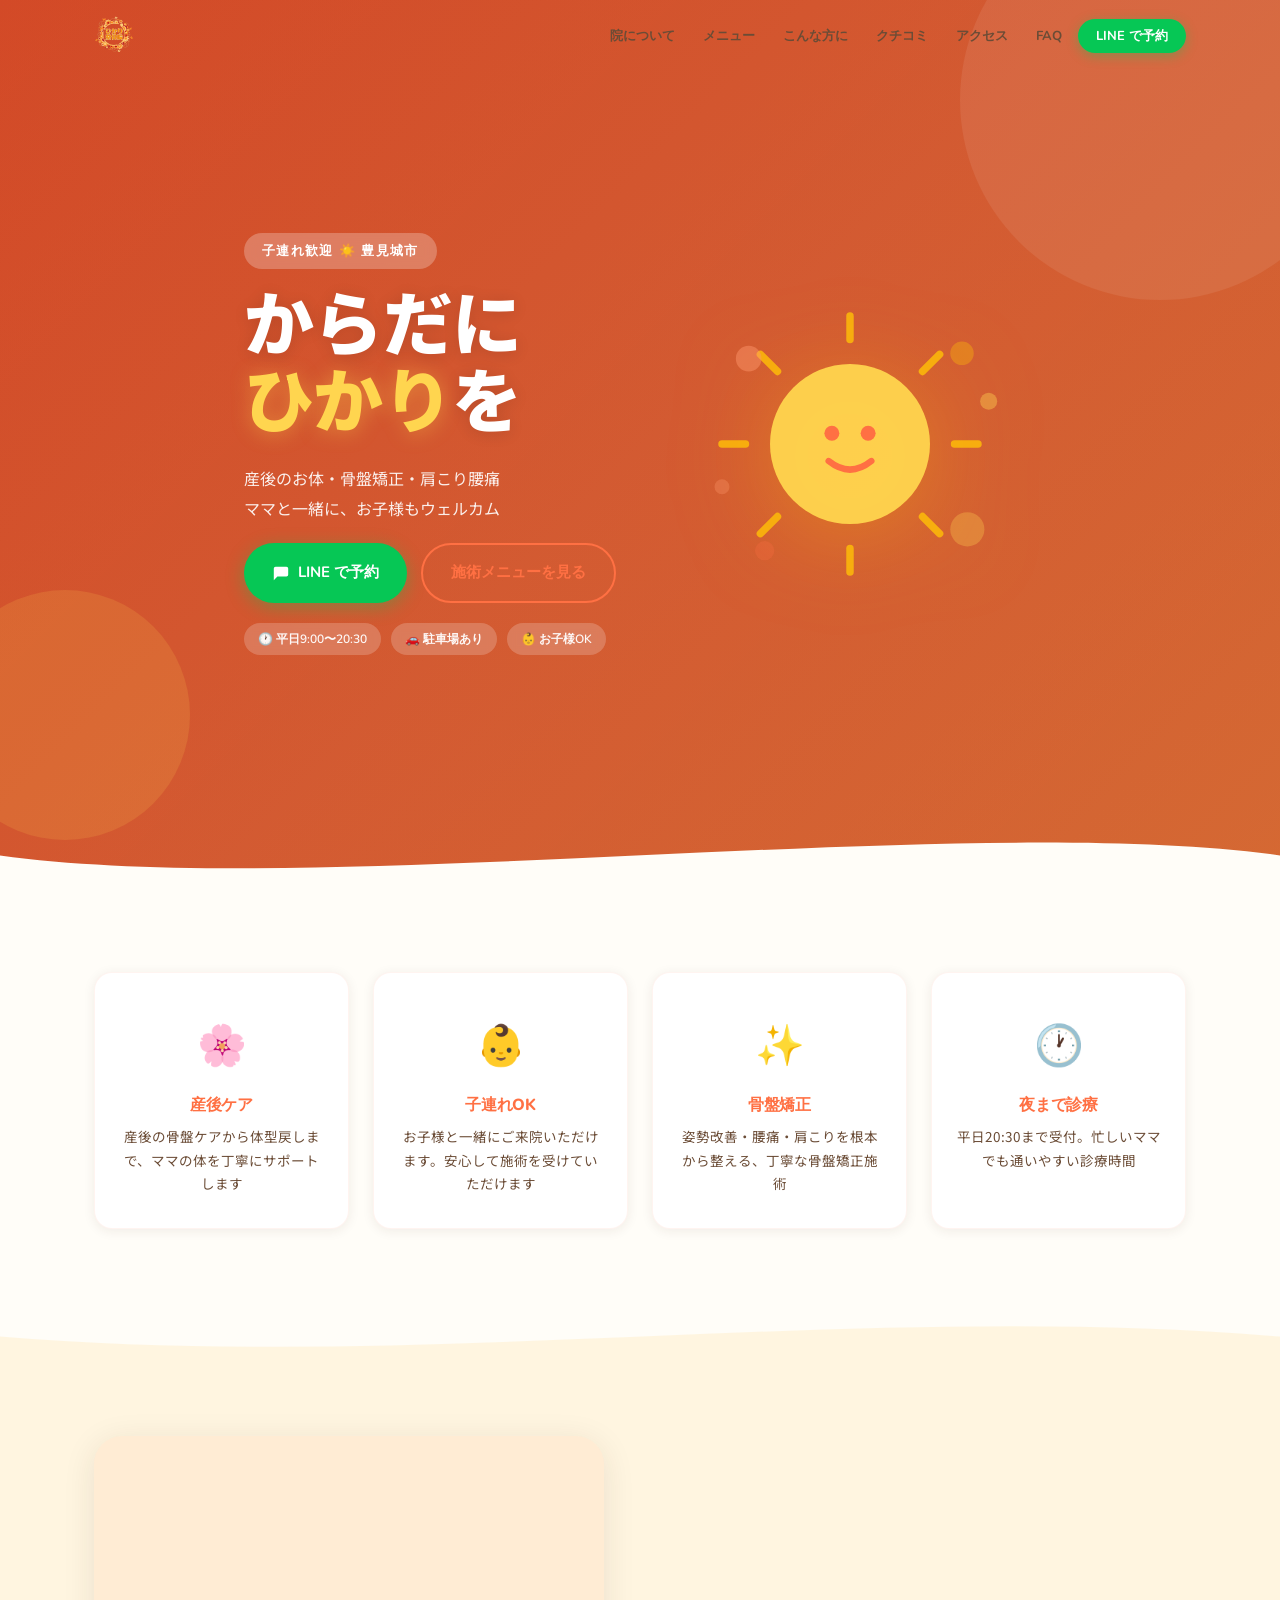
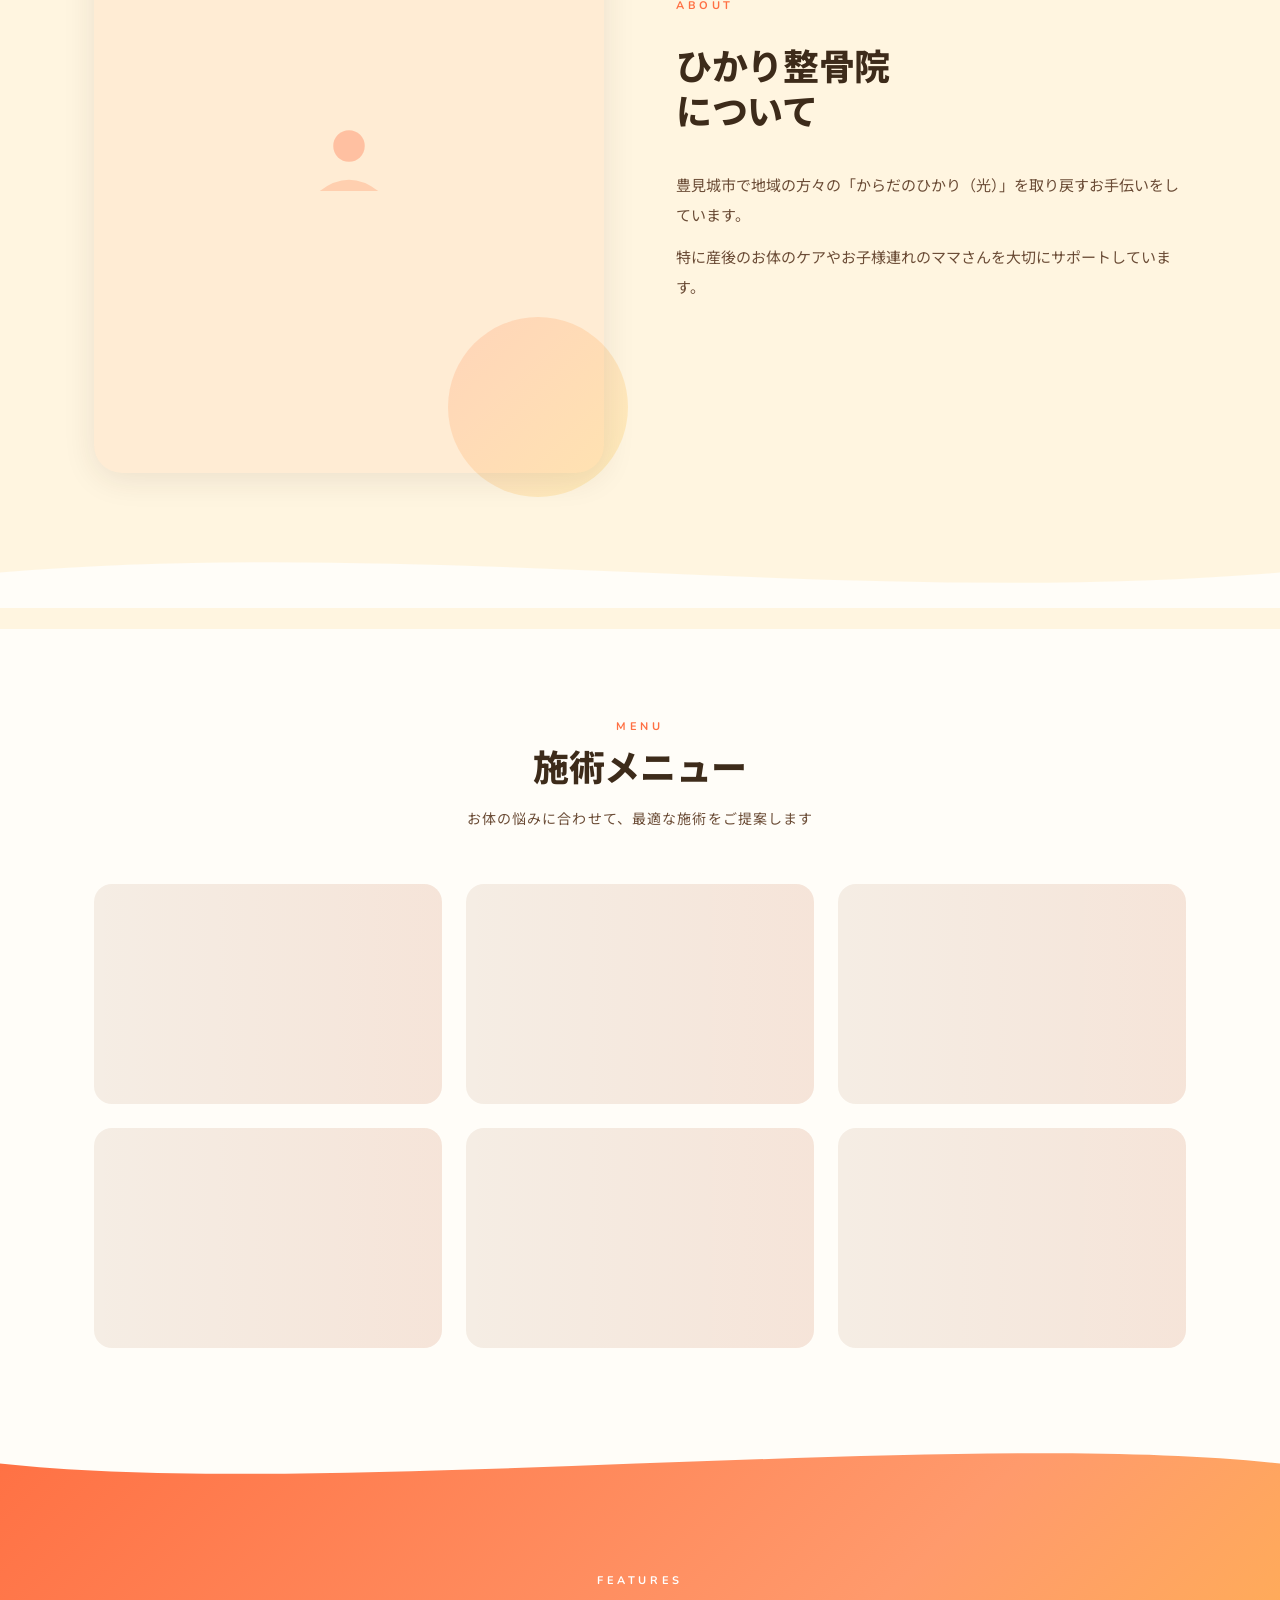
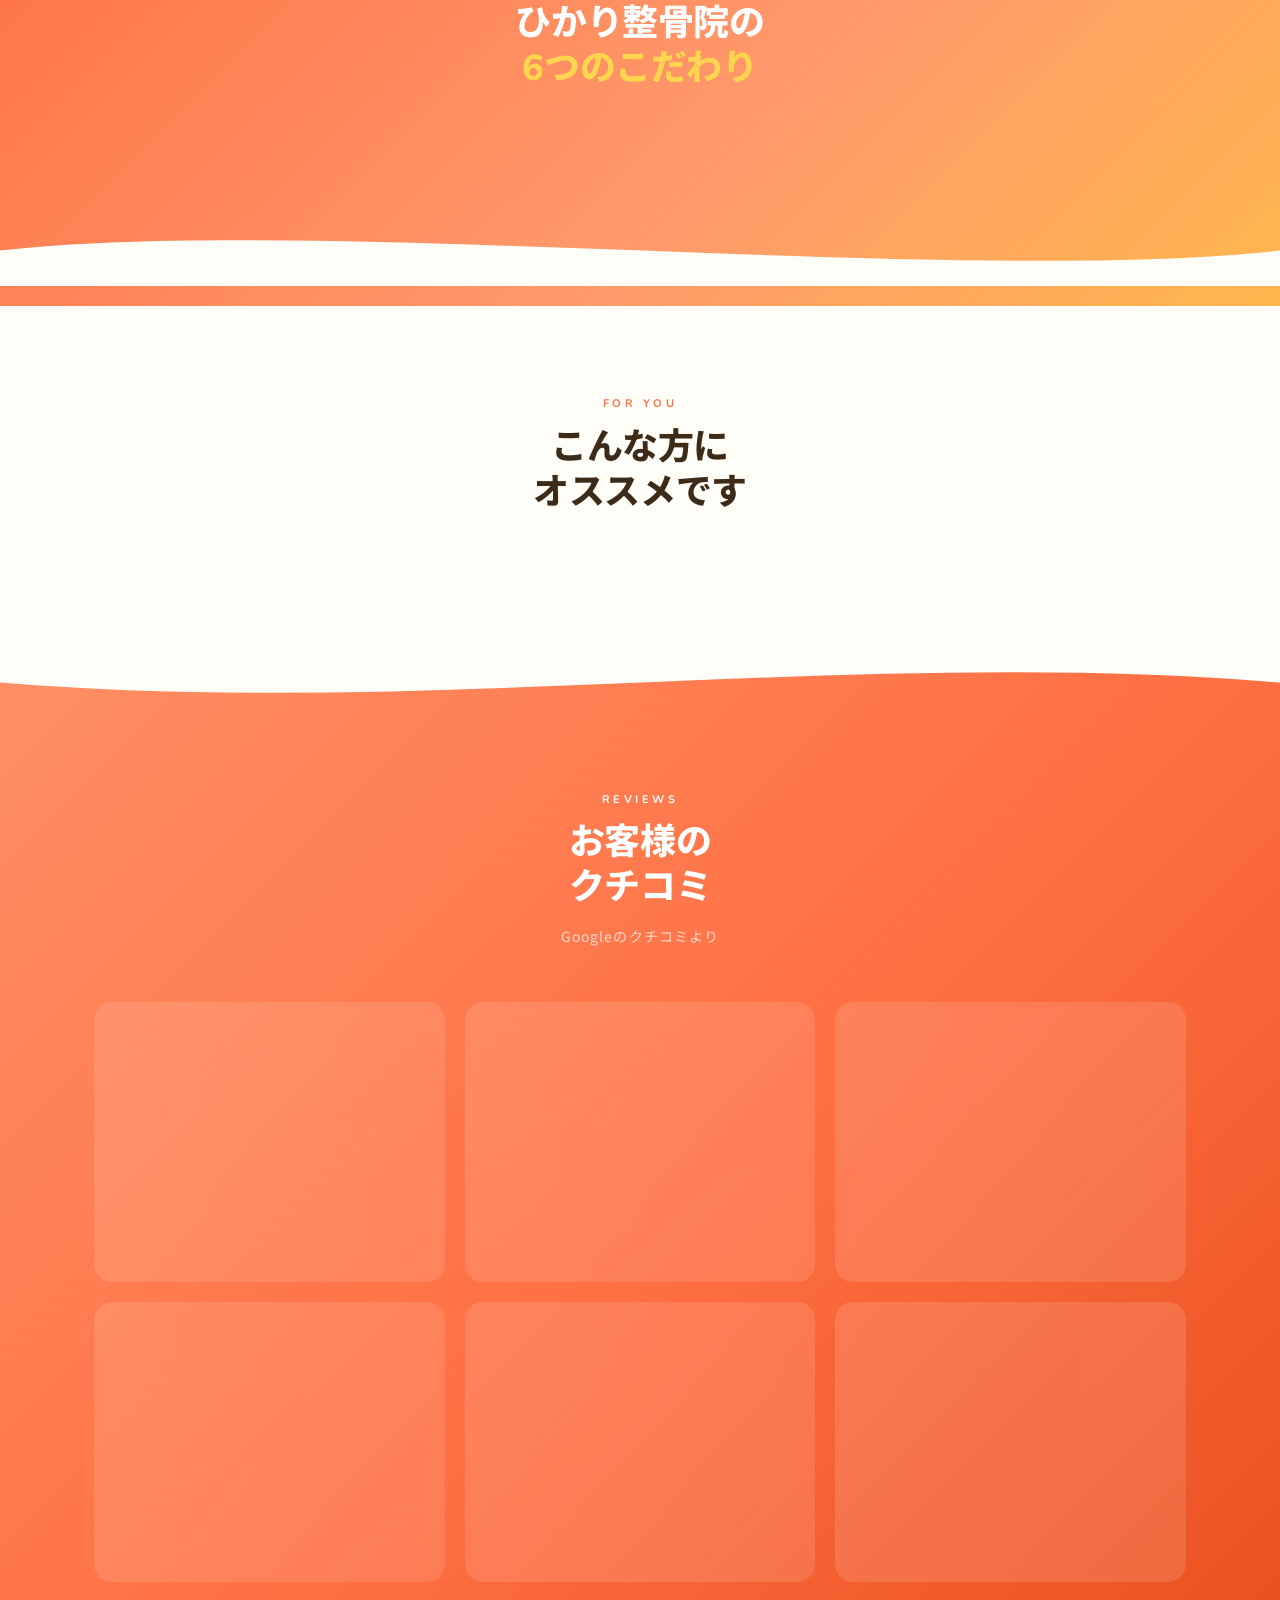
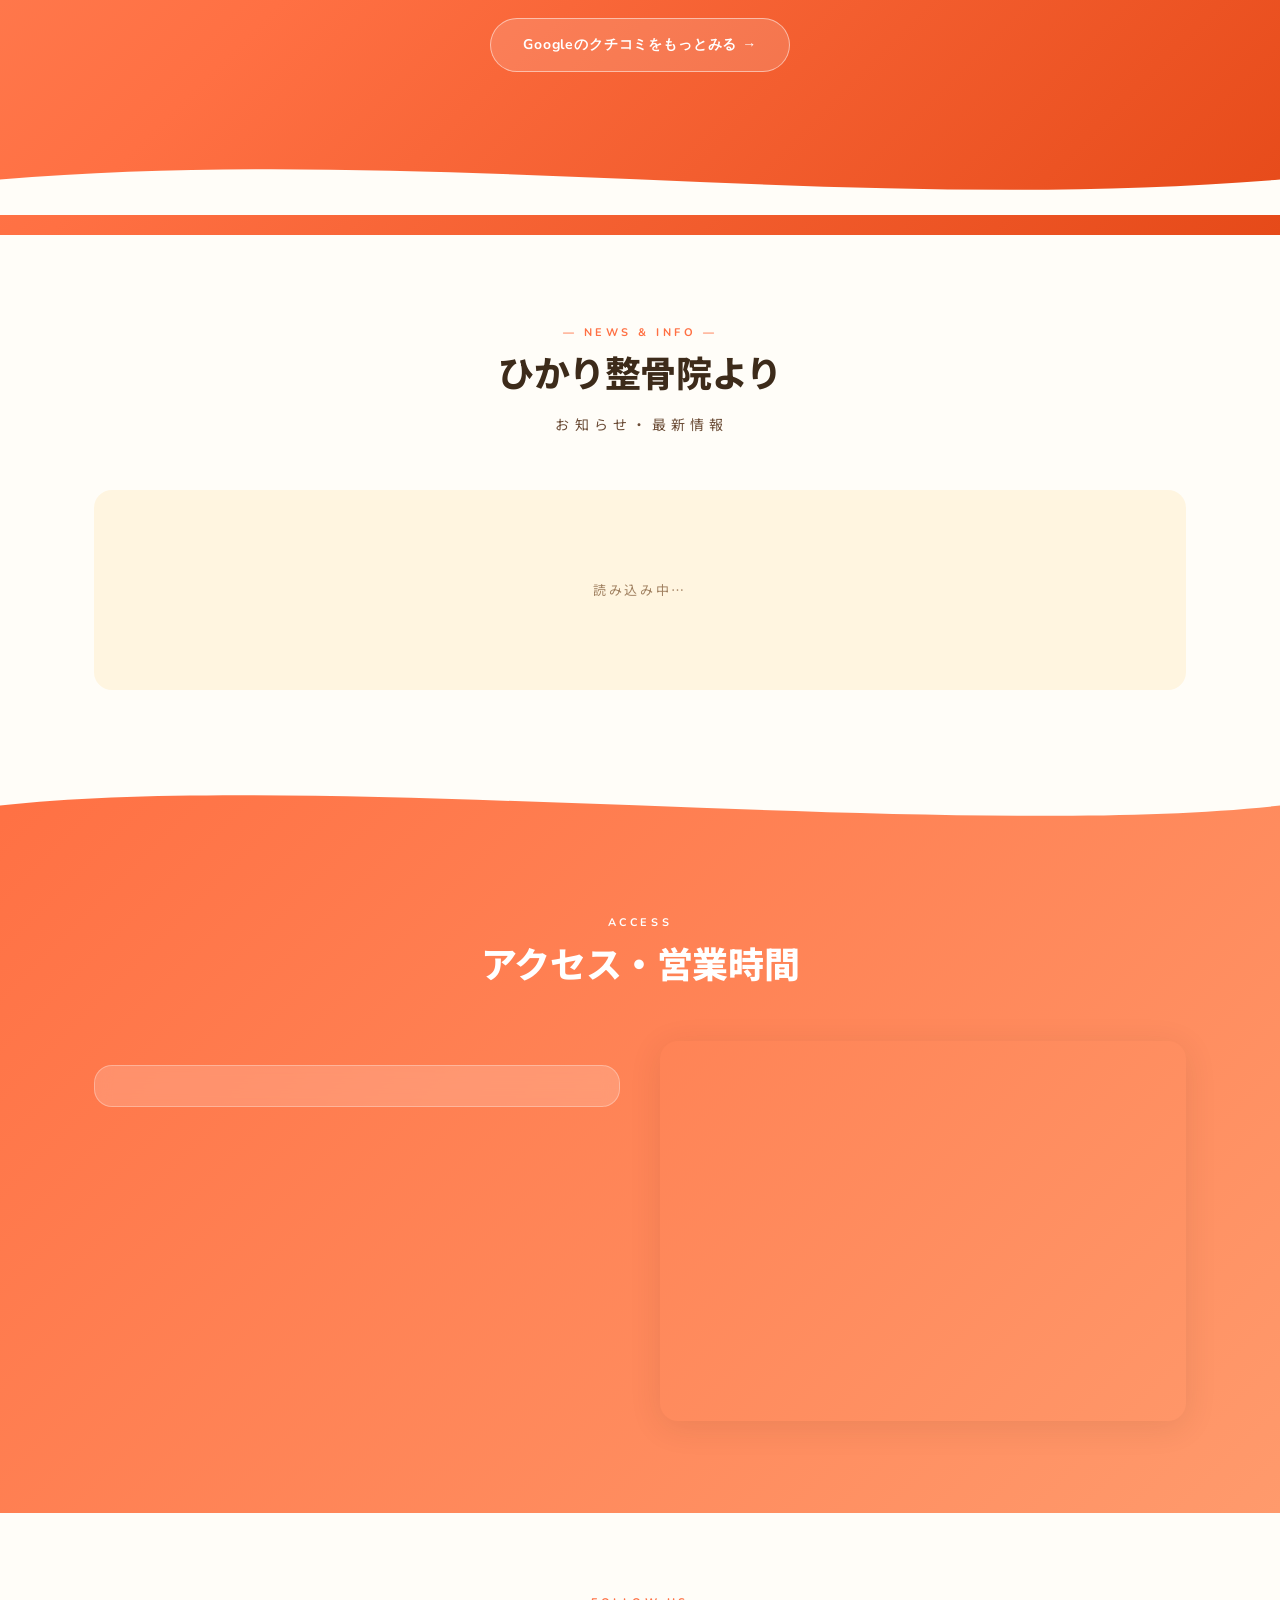
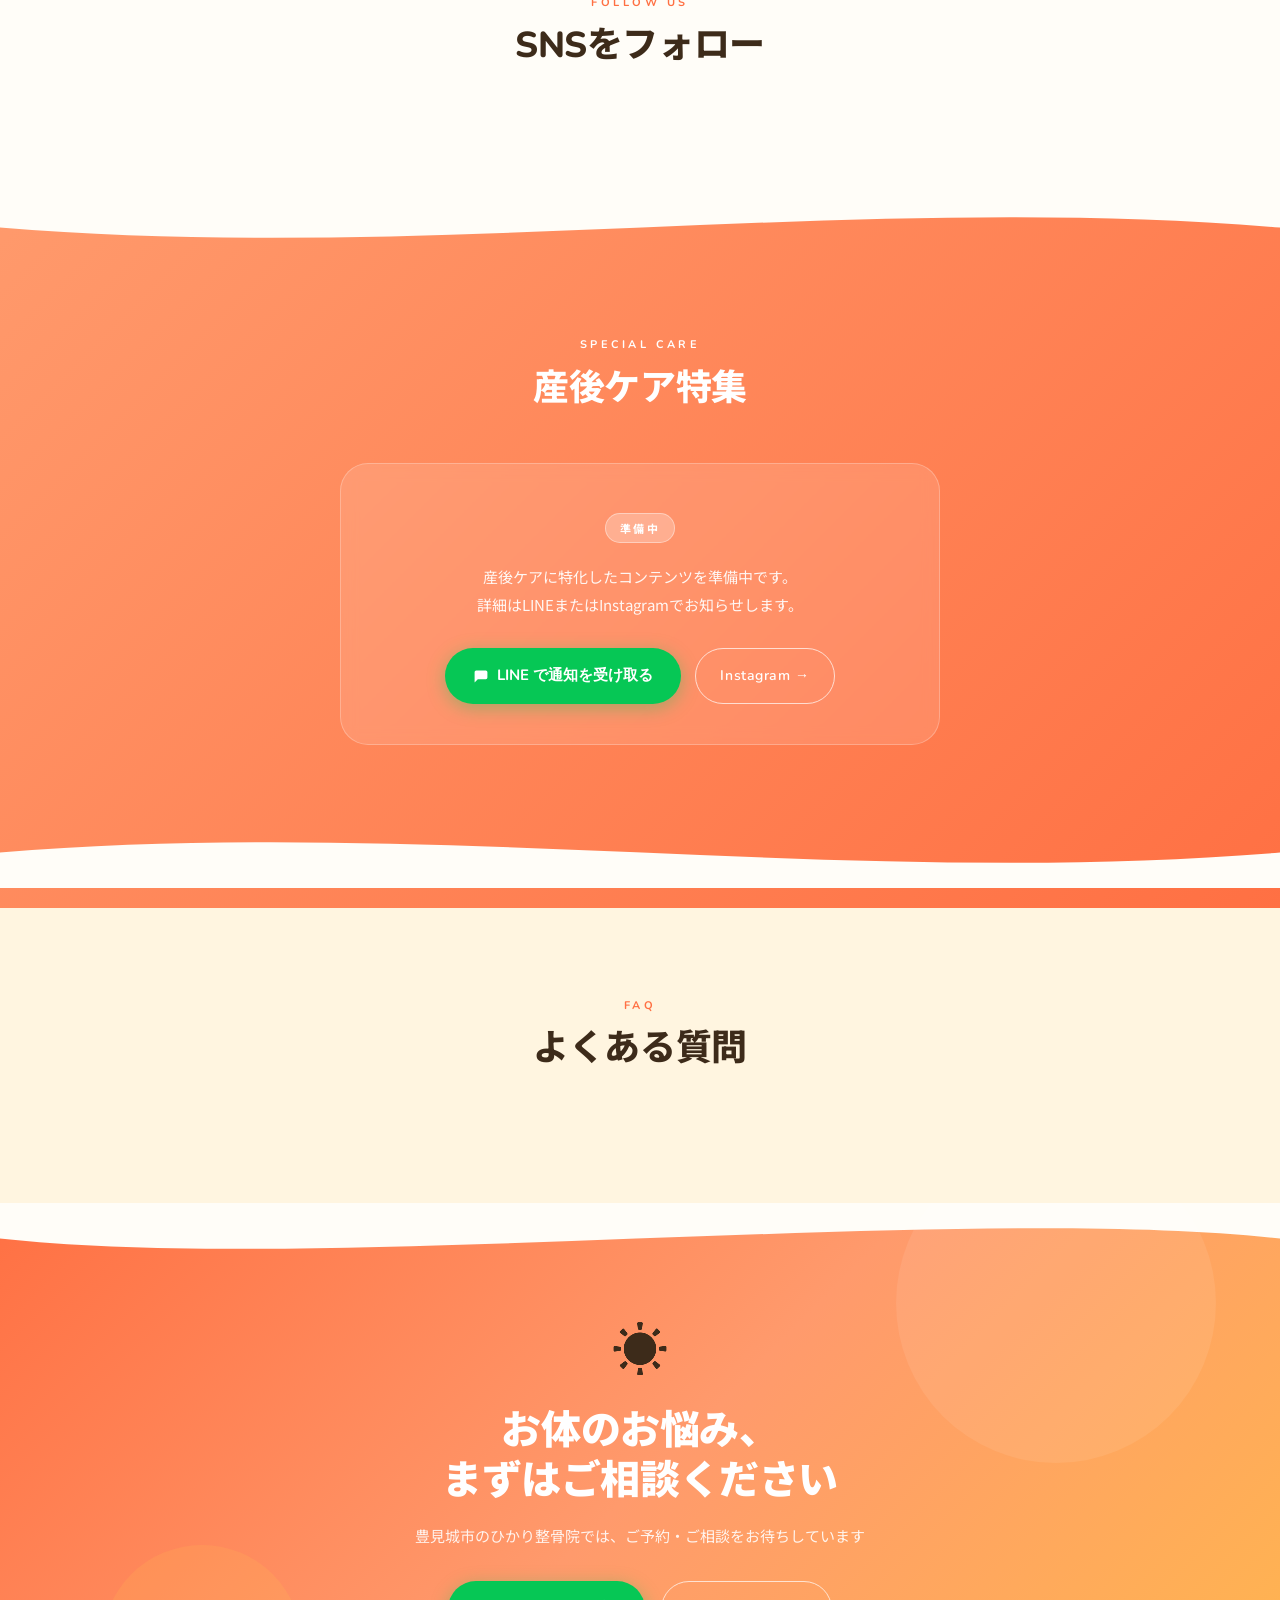
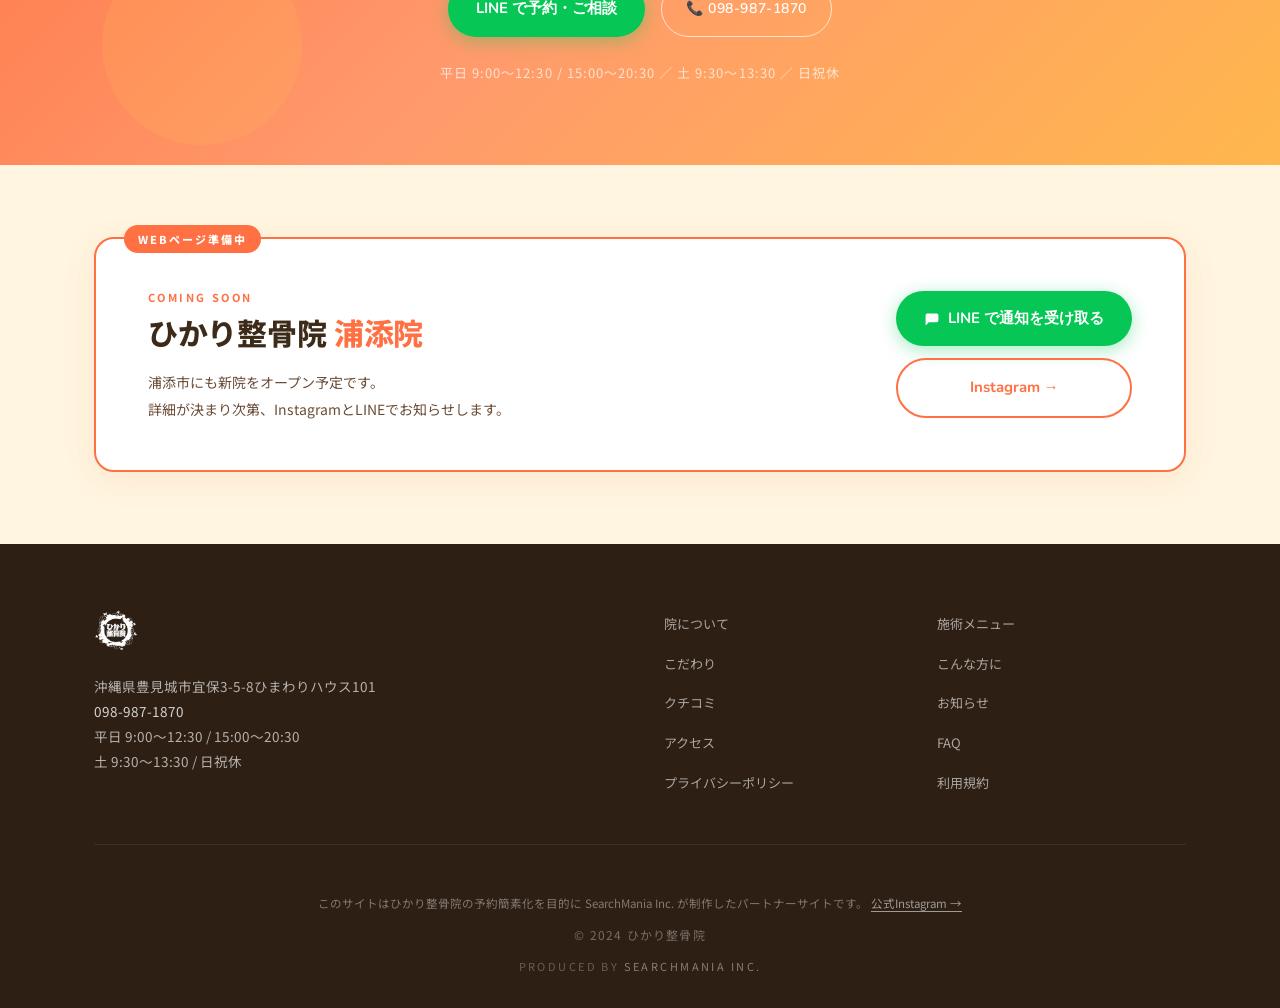
==== commit 4ef7f722: "Update index.html" ====
--- a/index.html
+++ b/index.html
@@ -59,6 +59,7 @@
 }
 </script>
 
+<meta name="google-site-verification" content="LZg90oxtbqi0v6An7Fc0uO3ufbqcmW4_Qp9mCI2u6wk" />
 <link rel="stylesheet" href="./shared.css">
 </head>
 <body>
@@ -240,7 +241,7 @@
   <div class="container">
     <div class="sec-head sec-head--light">
       <span class="eyebrow eyebrow--light">FEATURES</span>
-      <h2 class="section-title">ひかり整骨院の<br><span class="hi">4つのこだわり</span></h2>
+      <h2 class="section-title">ひかり整骨院の<br><span class="hi">6つのこだわり</span></h2>
     </div>
     <div class="features-list" id="featuresList"></div>
   </div>
--- a/shared.css
+++ b/shared.css
@@ -136,14 +136,9 @@
 }
 #page-loader.fade-out { opacity: 0; visibility: hidden; pointer-events: none; }
 .loader-stamp {
-  width: 88px; height: 88px;
+  height: 56px; width: auto; object-fit: contain;
   animation: ld-stamp .7s cubic-bezier(.22,1,.36,1) both,
              ld-pulse 2.4s ease-in-out .7s infinite;
-}
-.loader-name {
-  font-family: 'Nunito', sans-serif; font-weight: 800;
-  font-size: 18px; letter-spacing: .12em; color: var(--ink);
-  animation: ld-rise .5s ease .25s both;
 }
 .loader-dots { display: flex; gap: 7px; animation: ld-rise .5s ease .4s both; }
 .loader-dots span {
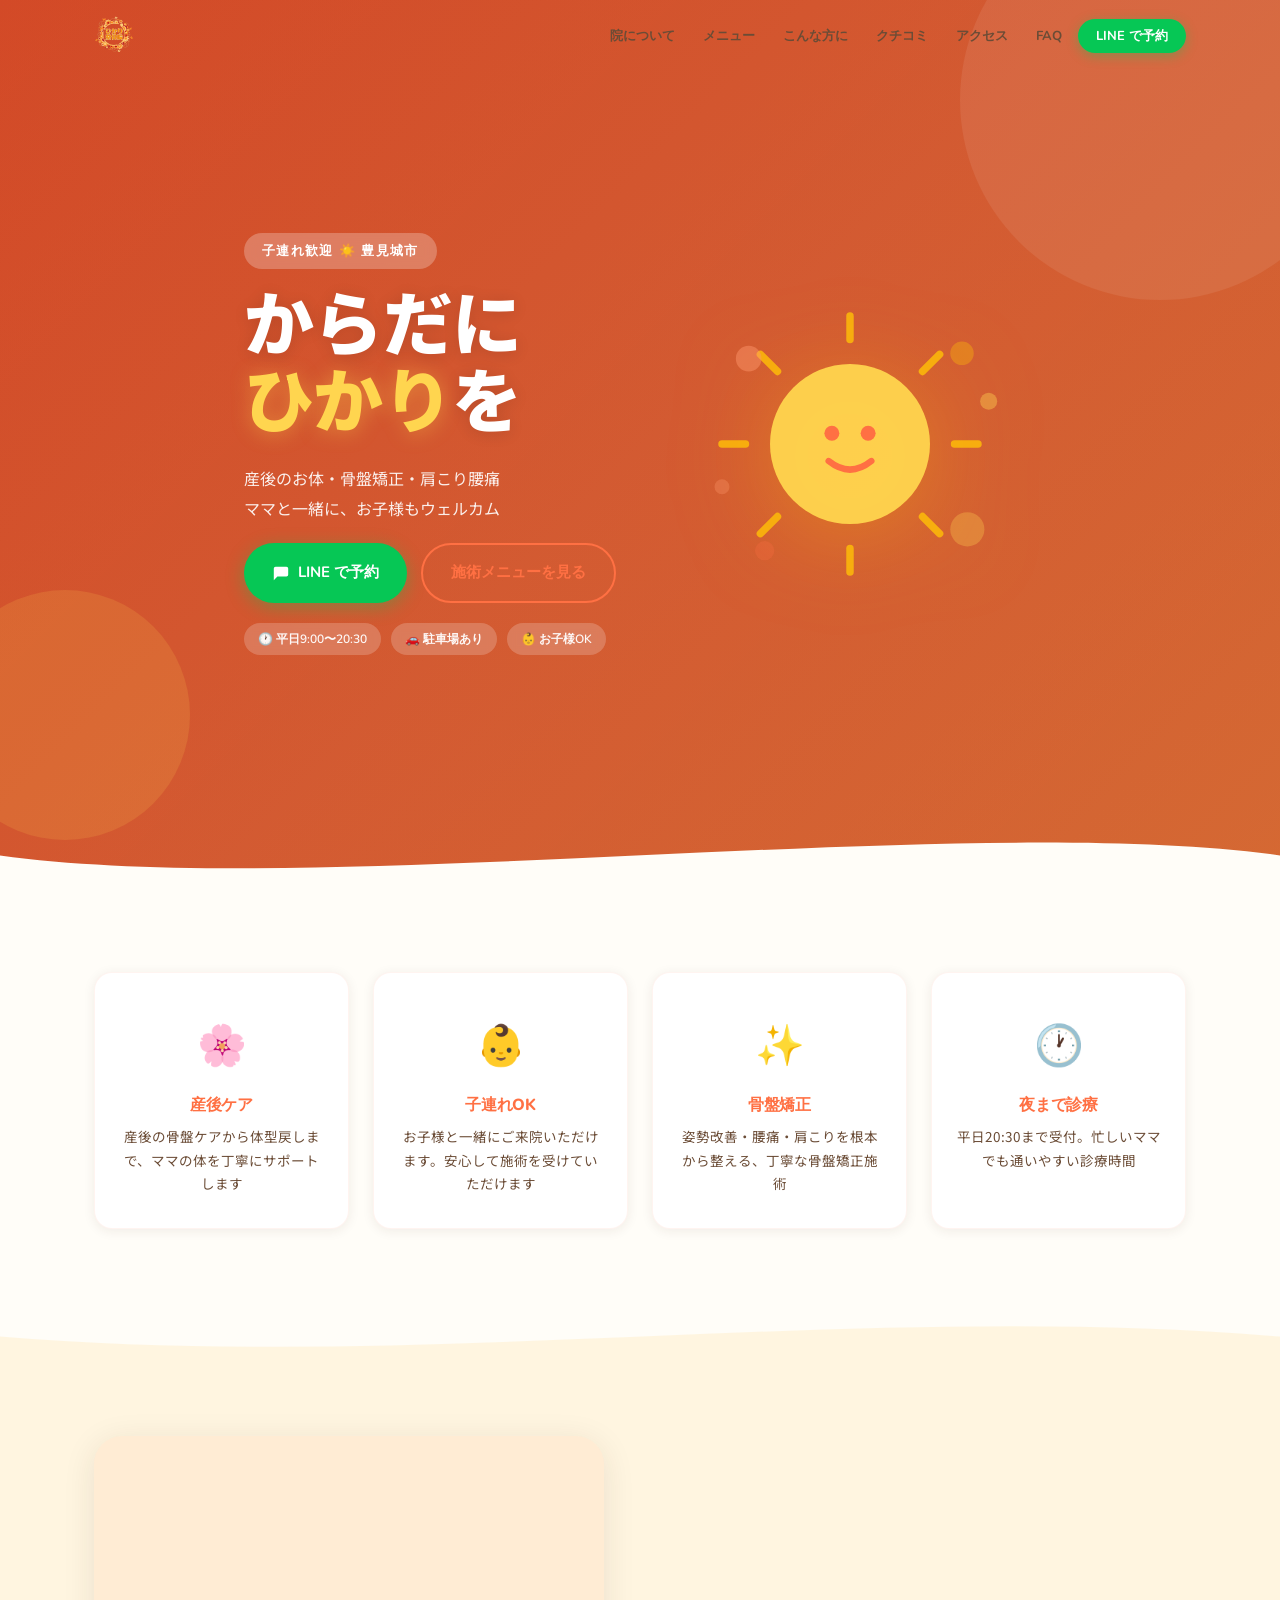
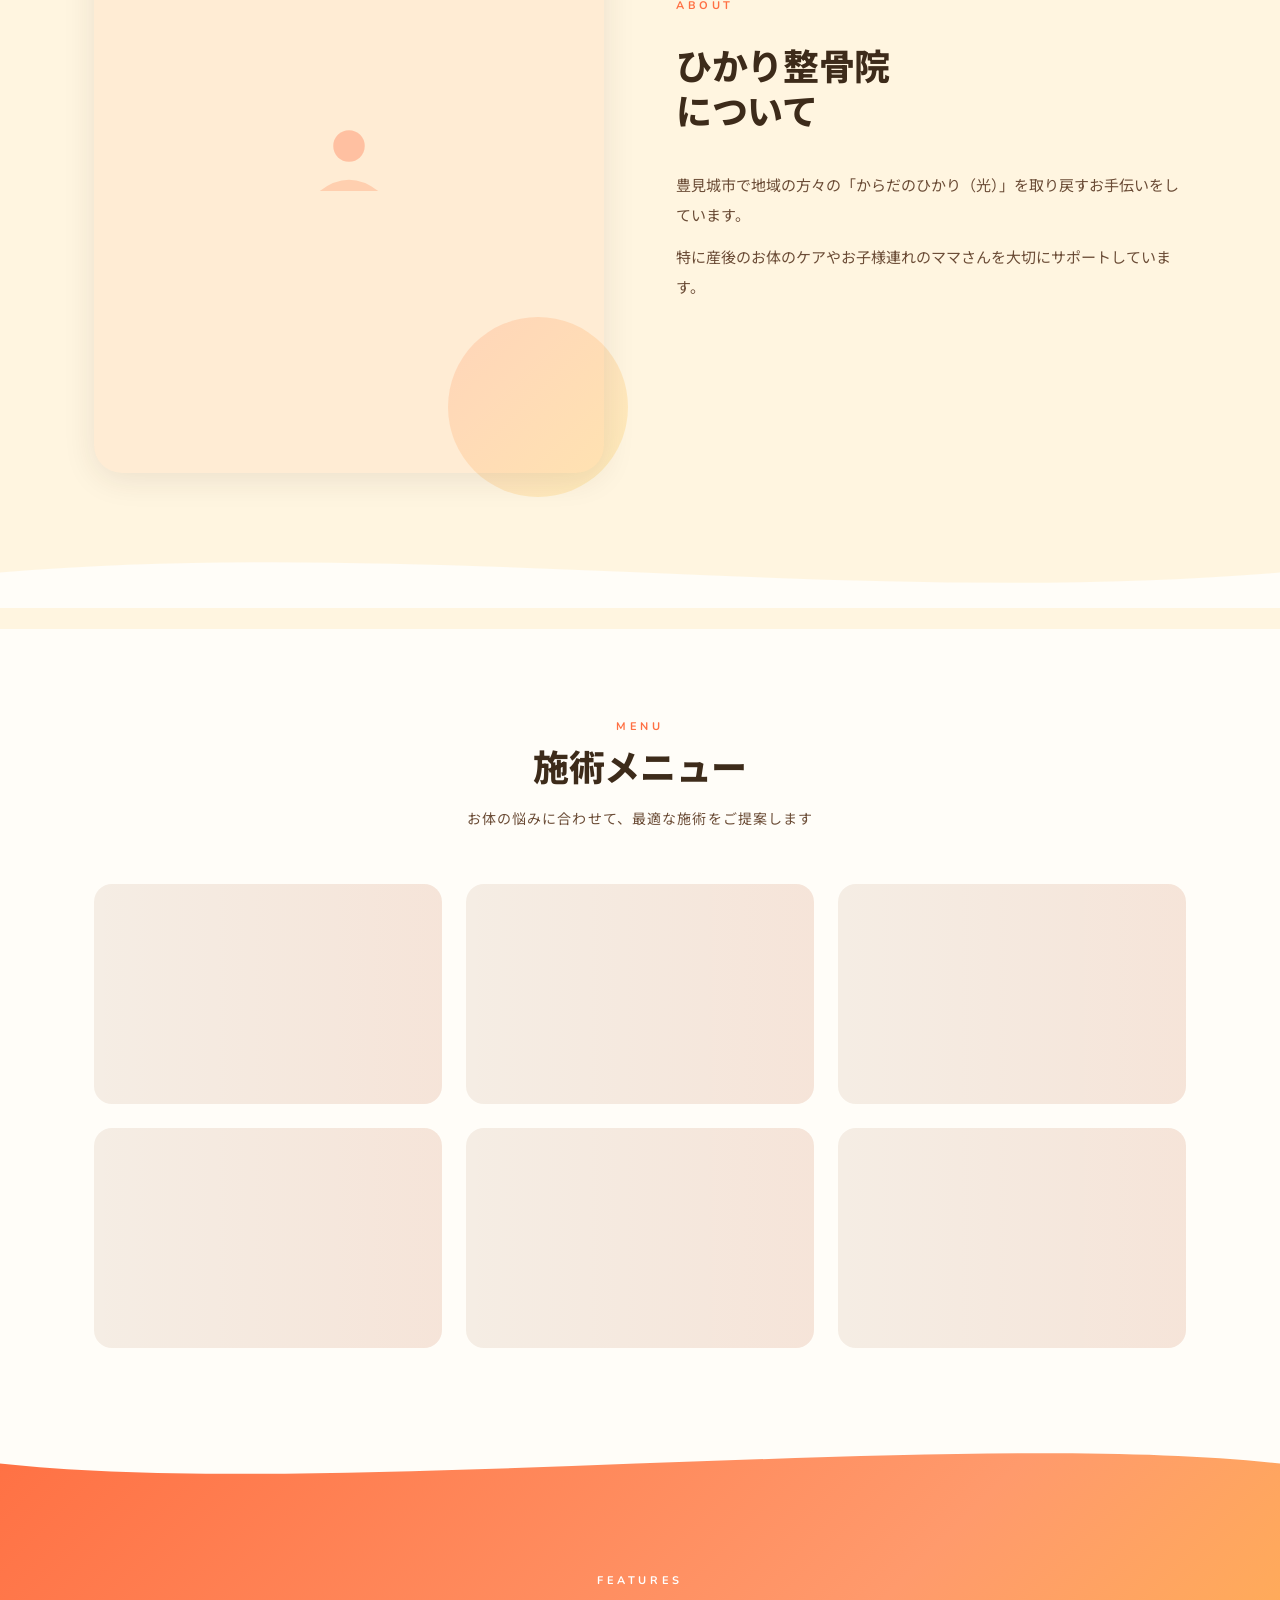
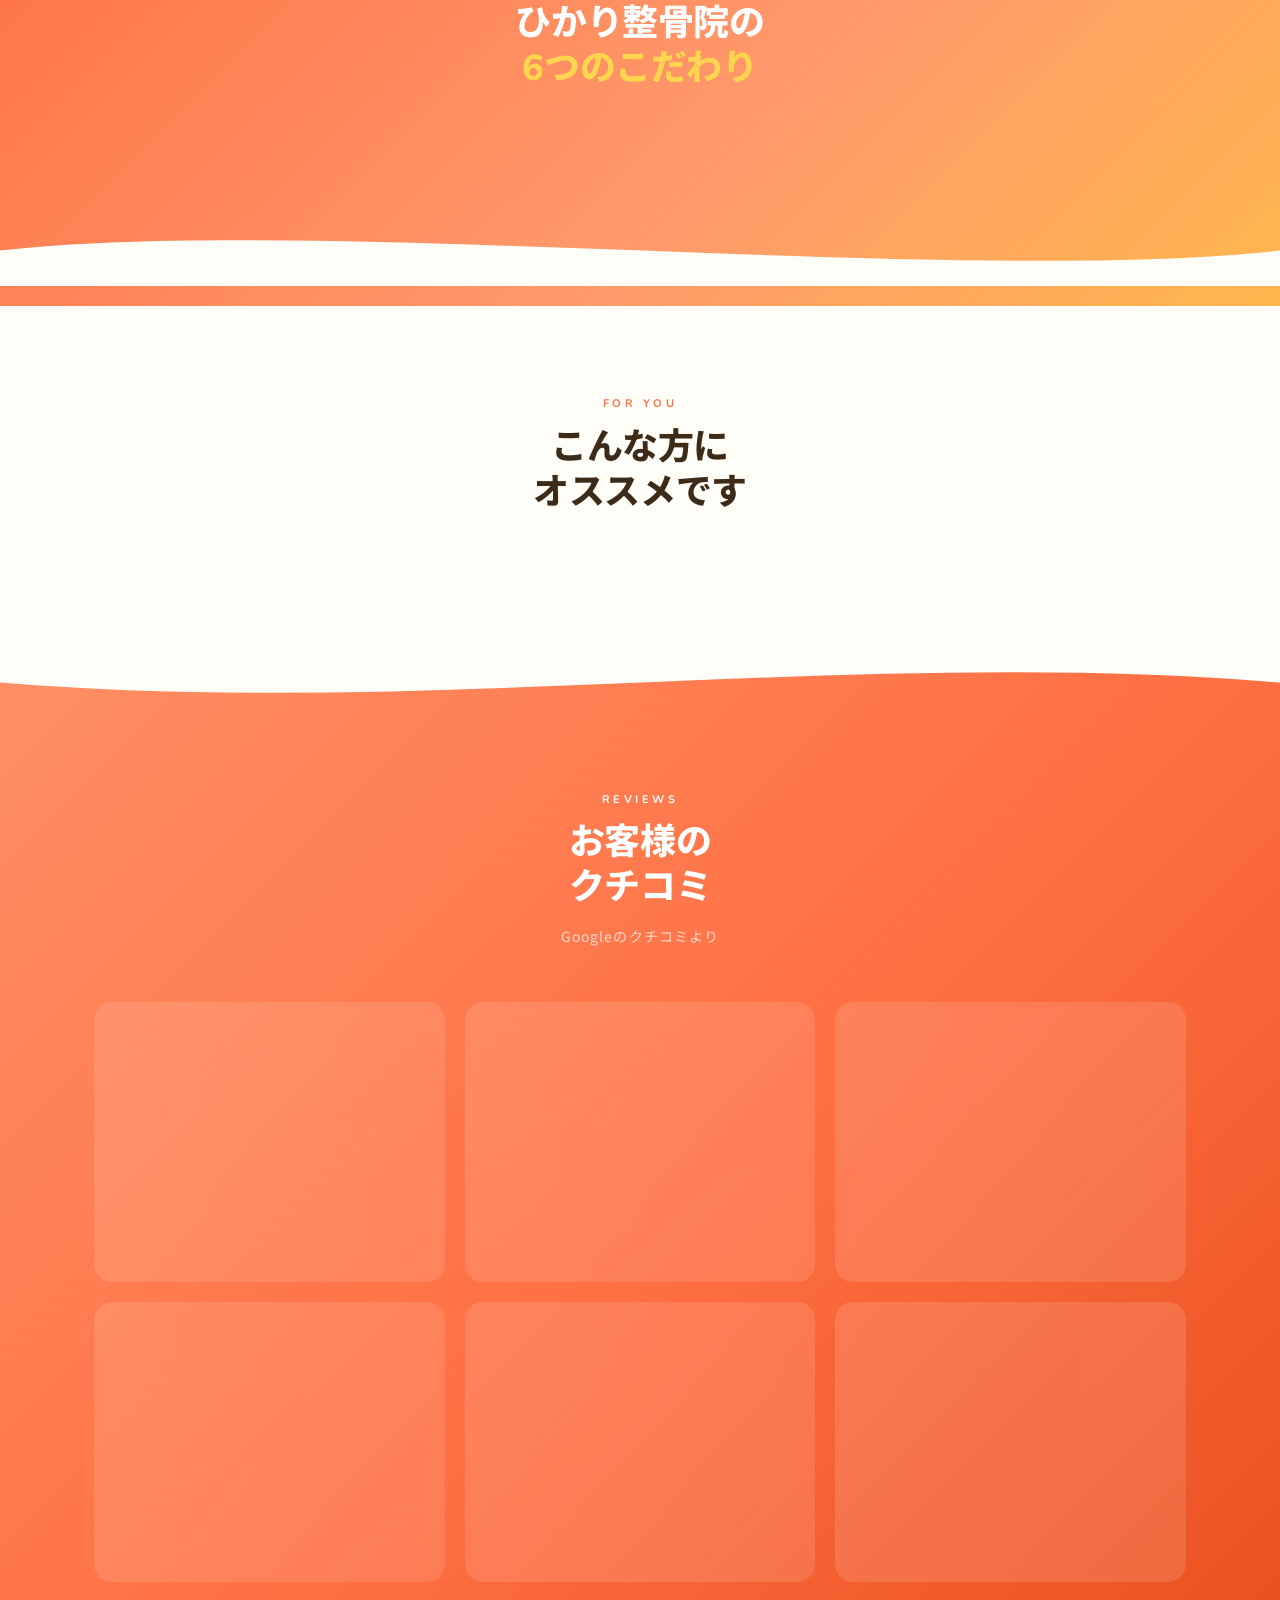
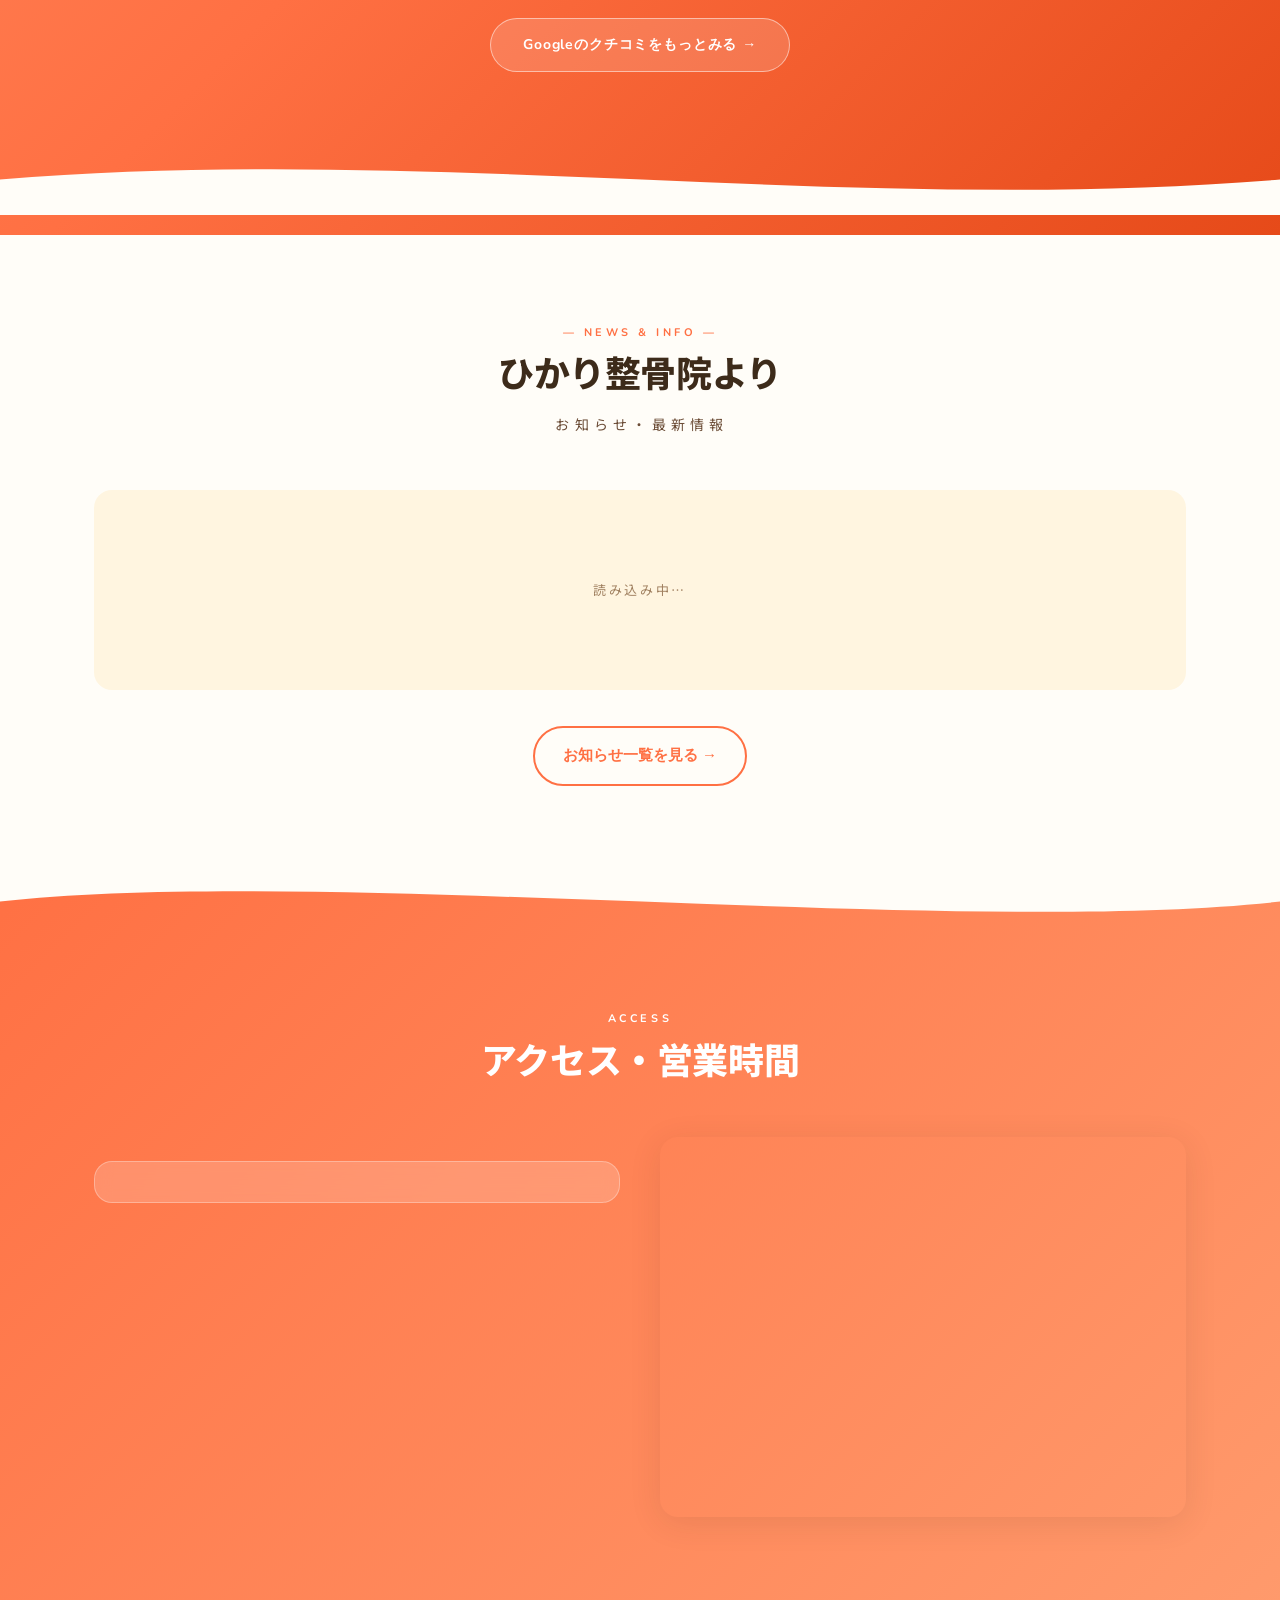
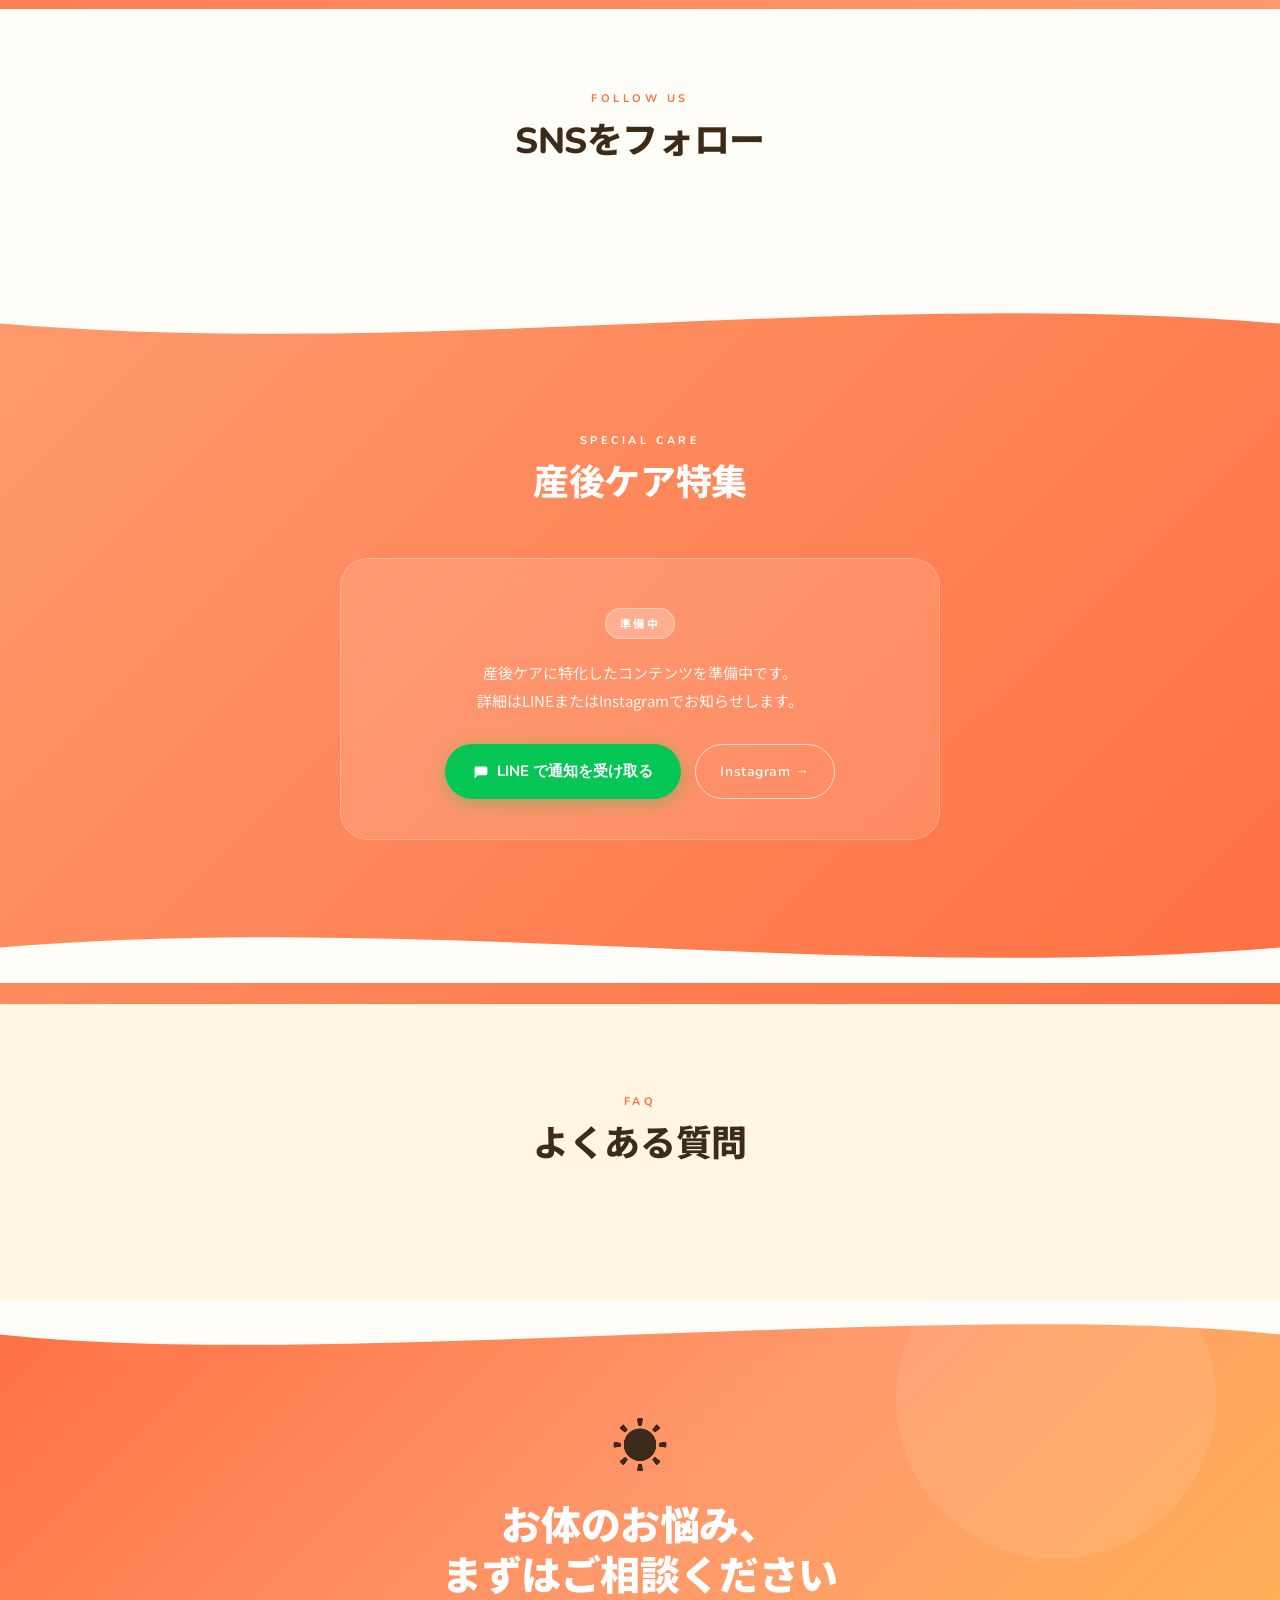
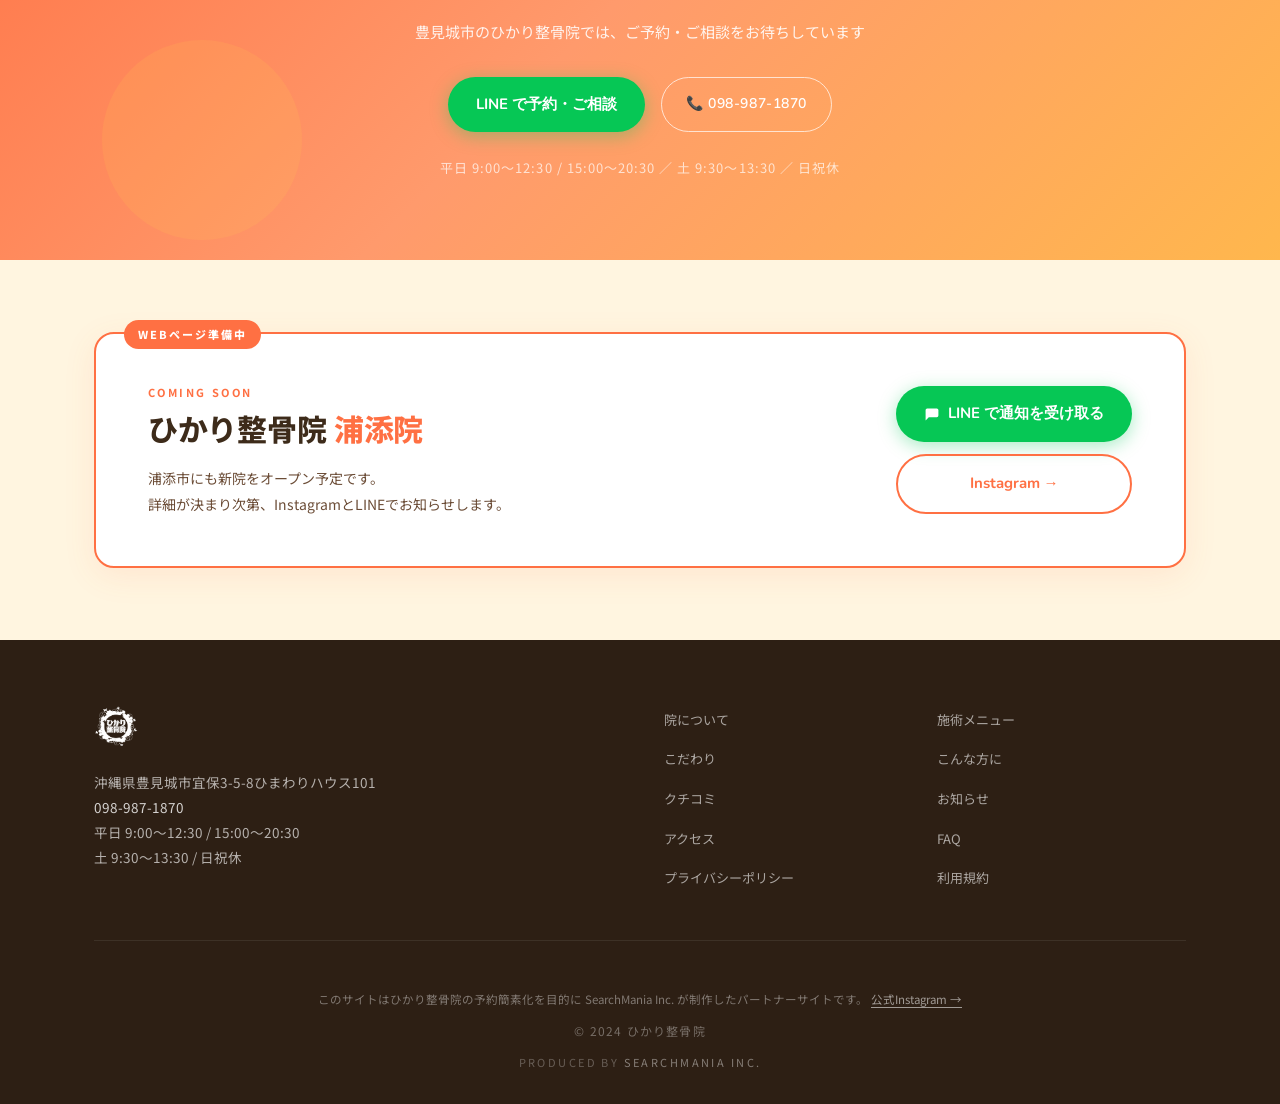
==== commit 147c4c72: "Update index.html" ====
--- a/index.html
+++ b/index.html
@@ -304,6 +304,9 @@
       <p class="sec-desc">お 知 ら せ ・ 最 新 情 報</p>
     </div>
     <div class="wall cms-loading"></div>
+    <div style="text-align:center;margin-top:36px;">
+      <a href="/blog/" class="btn btn-outline-coral">お知らせ一覧を見る →</a>
+    </div>
   </div>
 </section>
 
@@ -461,7 +464,7 @@
           <li><a href="#features">こだわり</a></li>
           <li><a href="#foryou">こんな方に</a></li>
           <li><a href="#reviews">クチコミ</a></li>
-          <li><a href="#blog">お知らせ</a></li>
+          <li><a href="/blog/">お知らせ</a></li>
           <li><a href="#access">アクセス</a></li>
           <li><a href="#faq">FAQ</a></li>
           <li><a href="./privacy-policy.html">プライバシーポリシー</a></li>
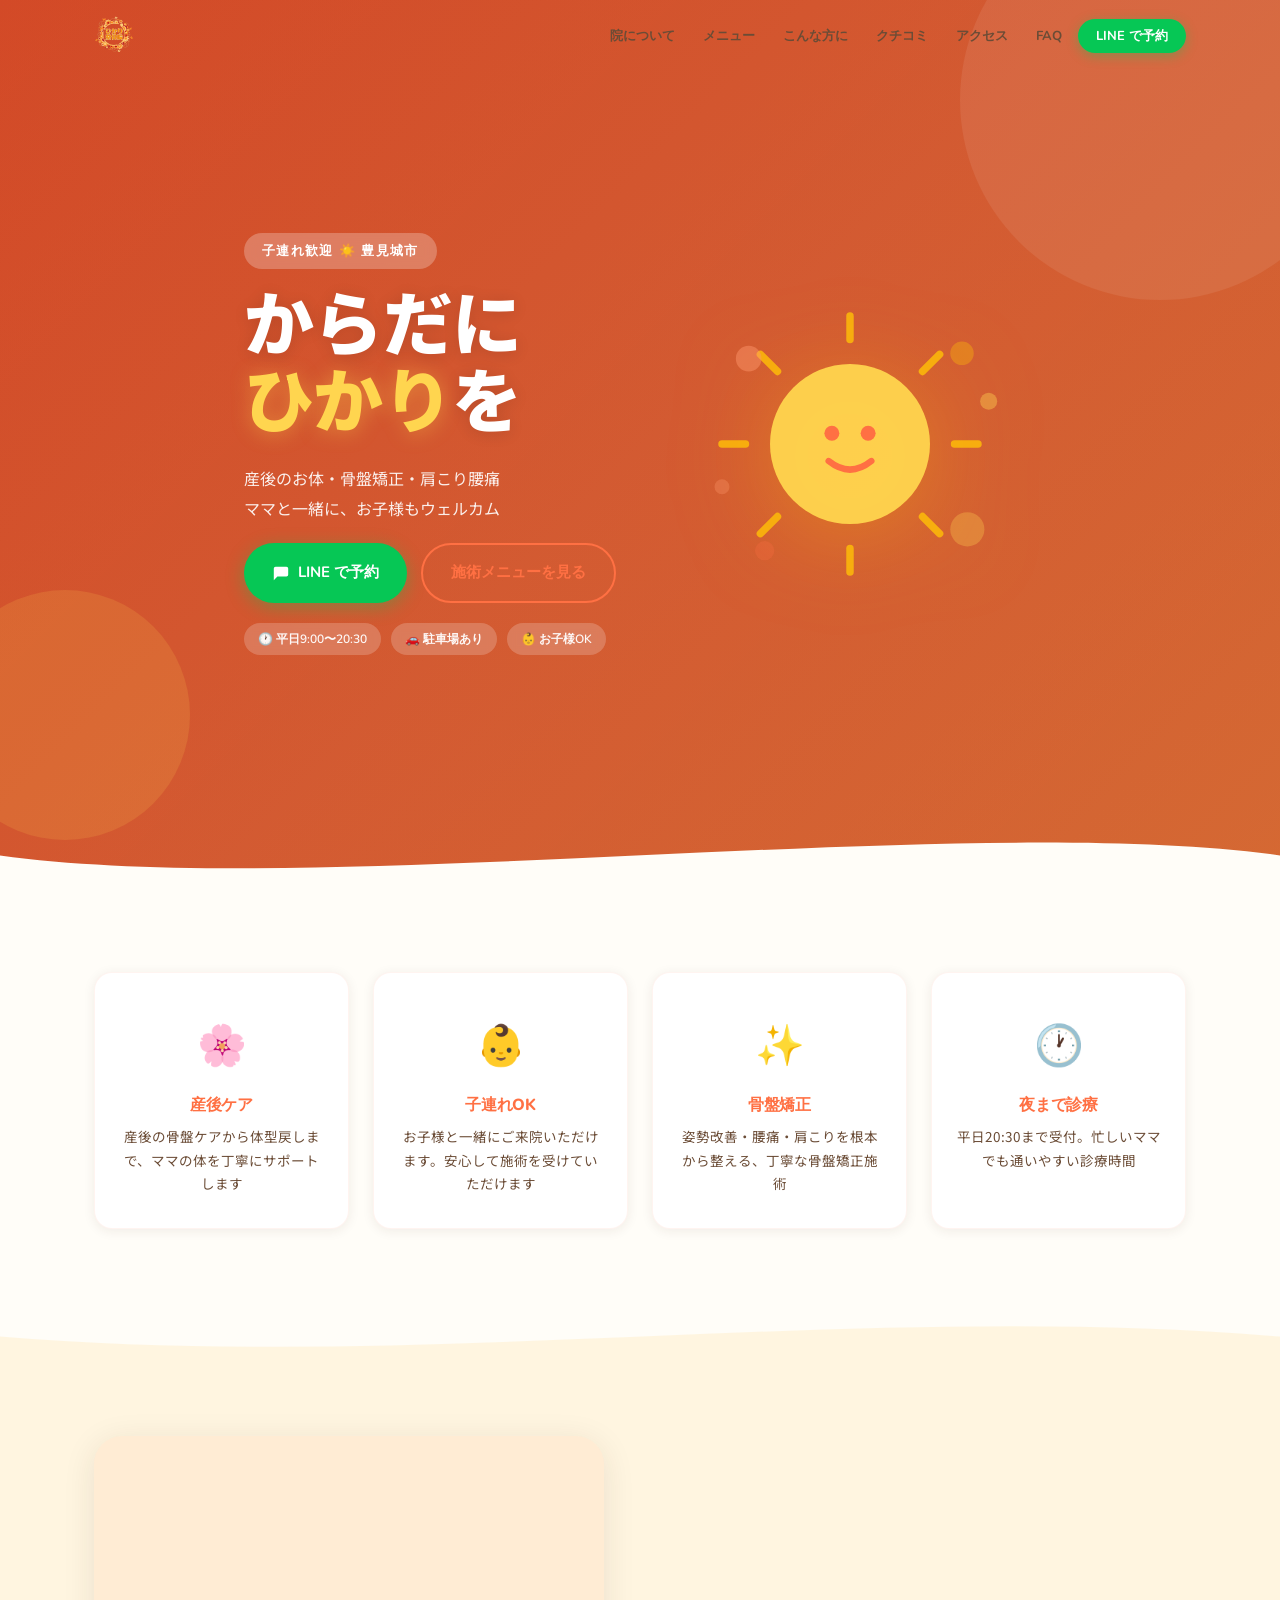
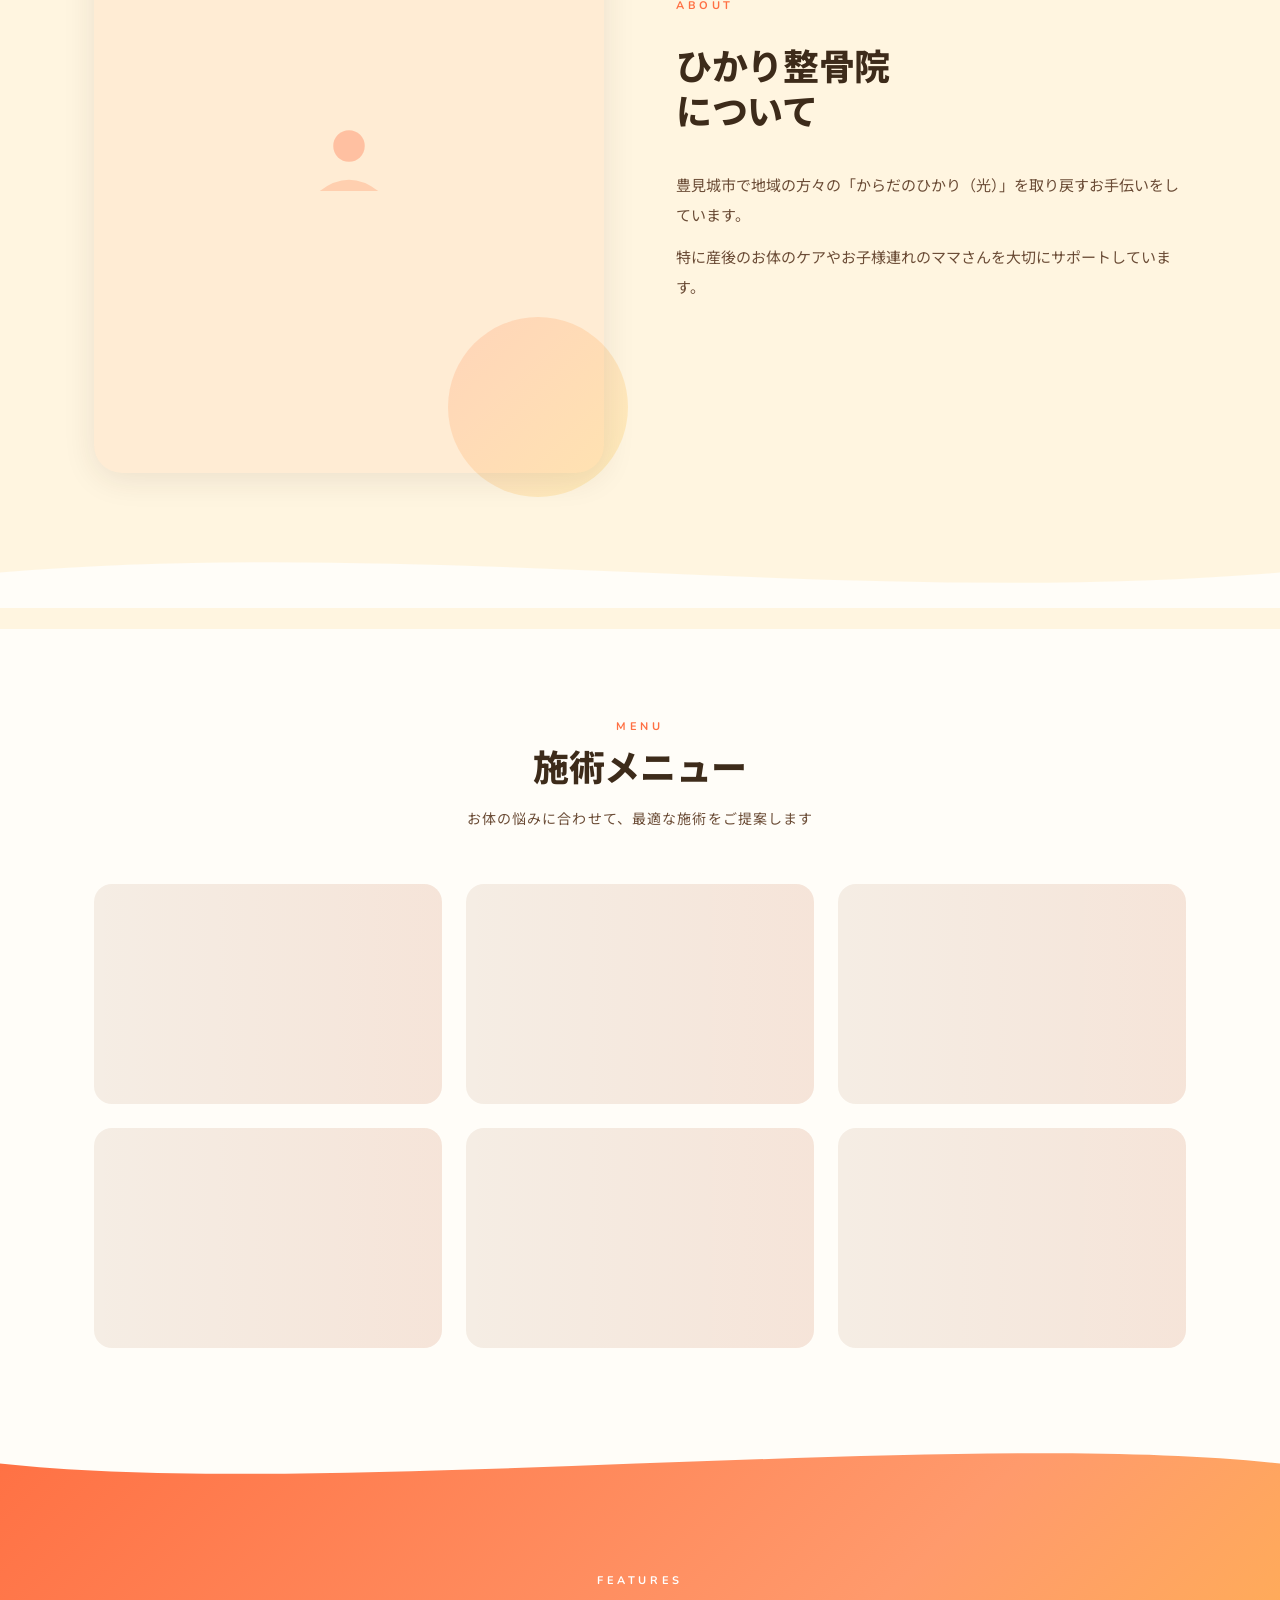
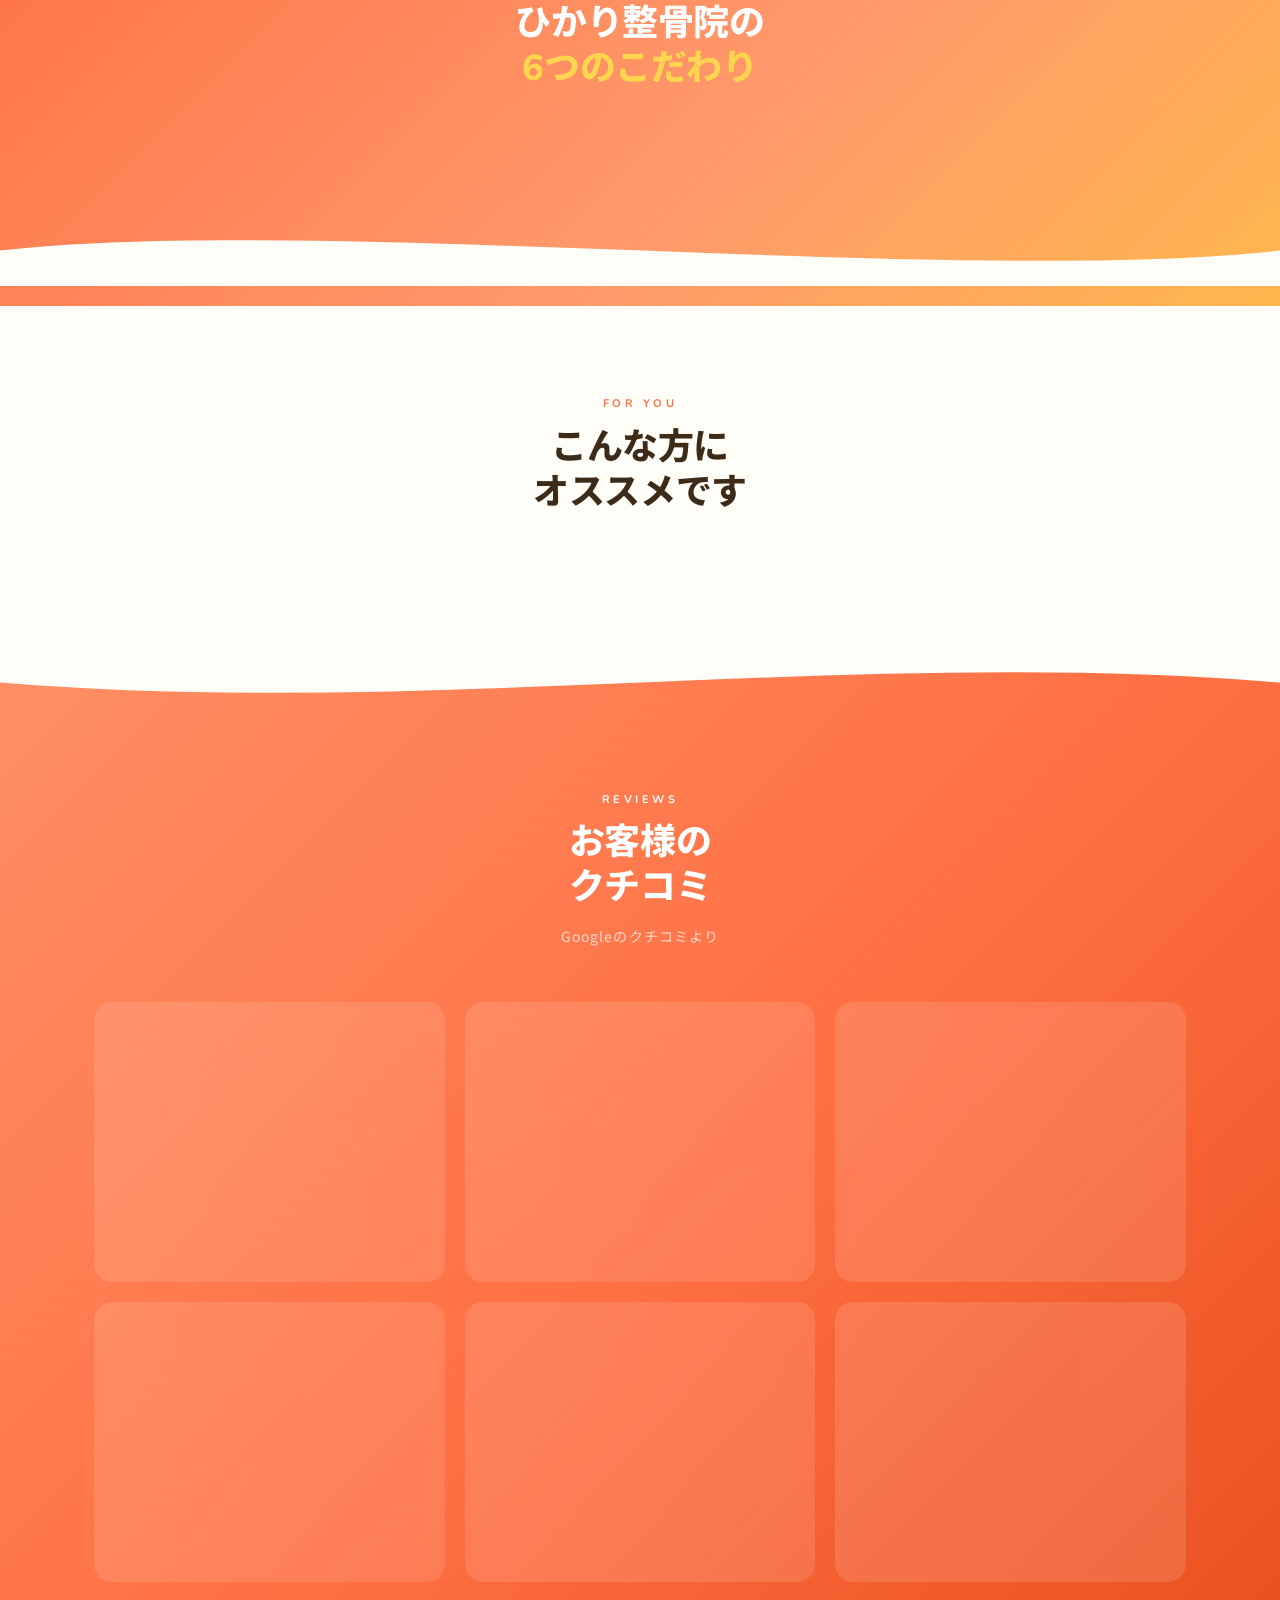
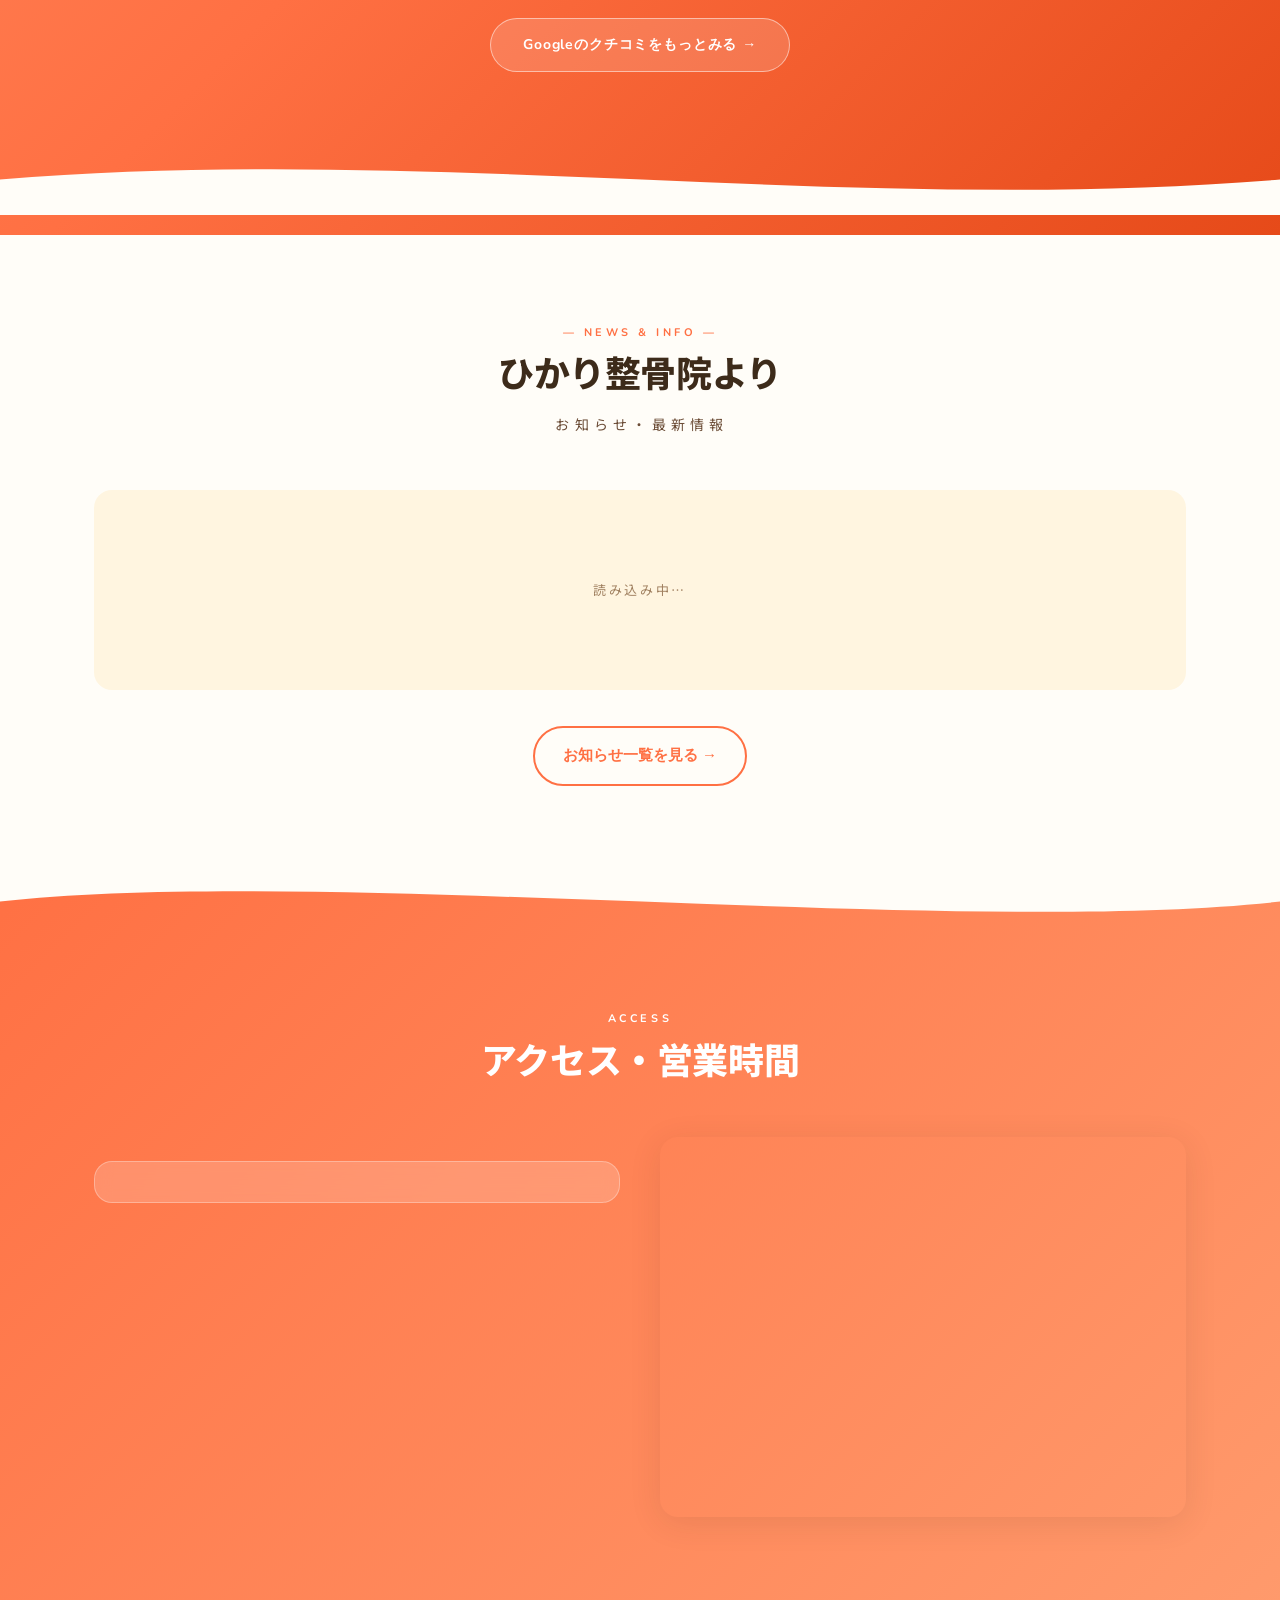
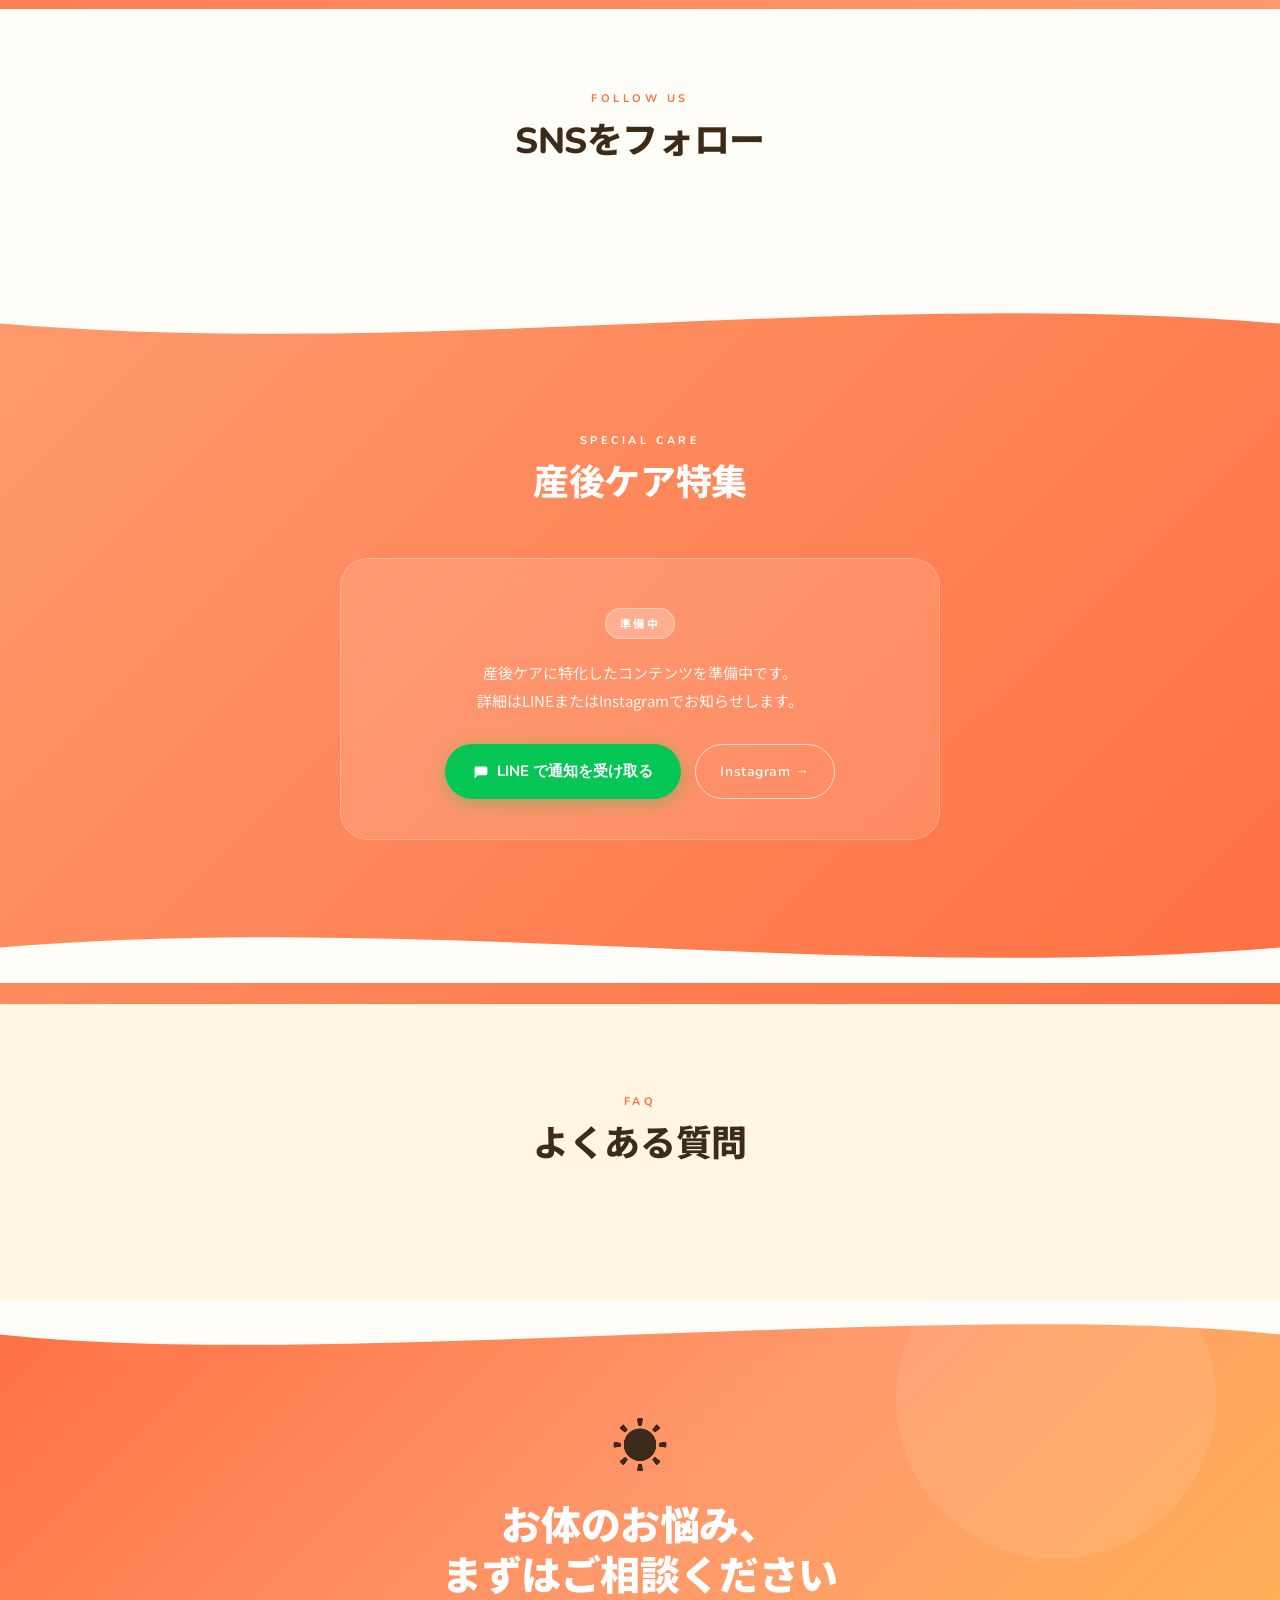
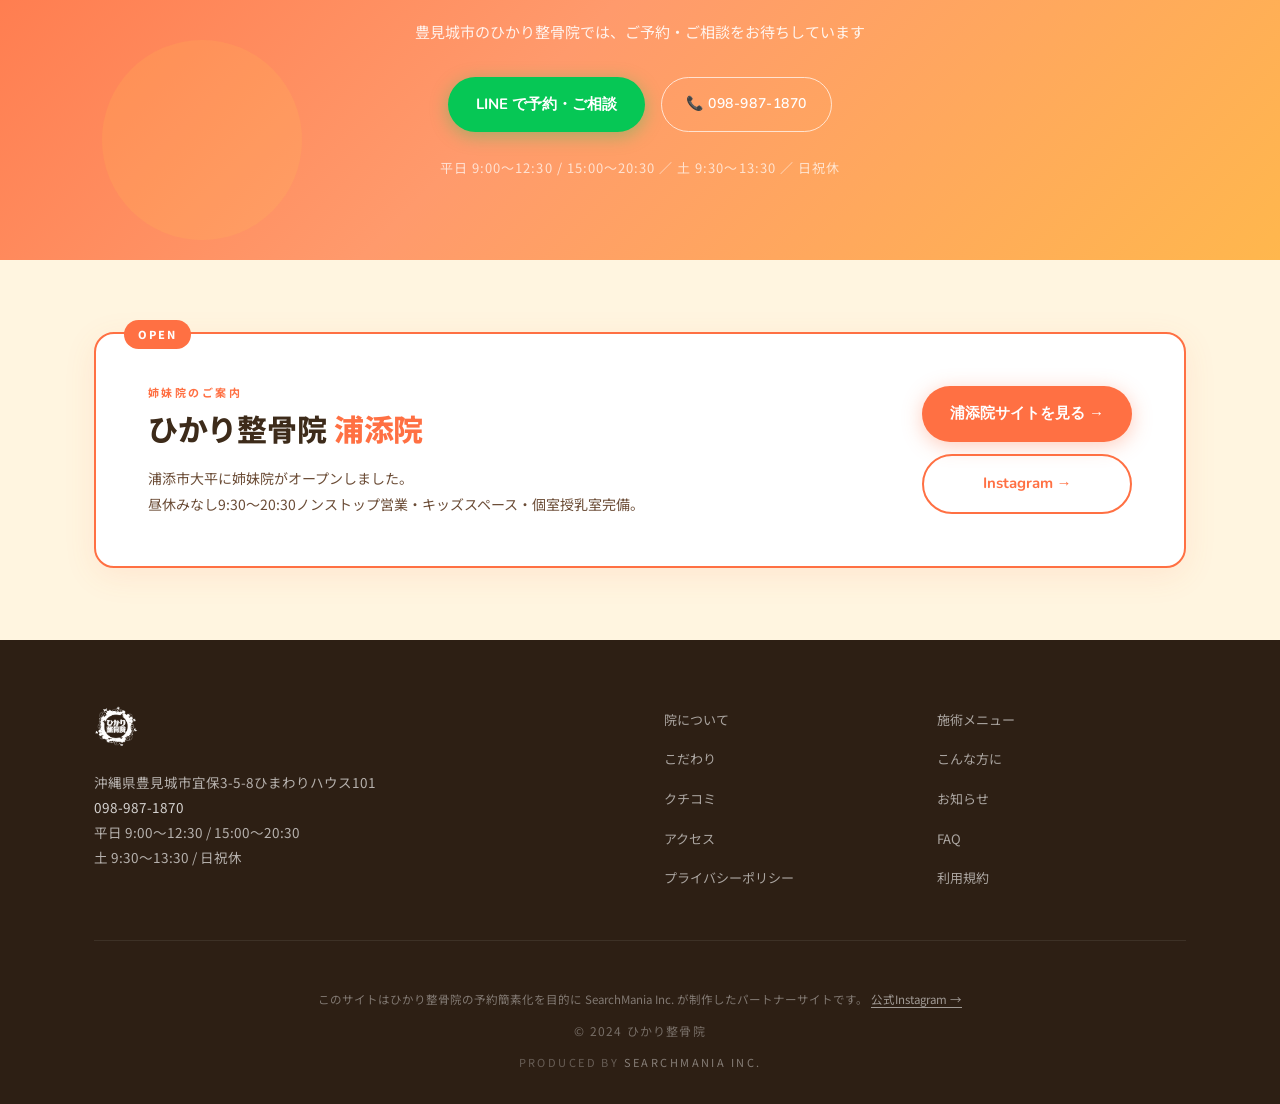
==== commit 845424cf: "Update index.html" ====
--- a/index.html
+++ b/index.html
@@ -422,20 +422,19 @@
   </div>
 </section>
 
-<!-- ======= 浦添院 TEASER ======= -->
+<!-- ======= 浦添院 案内 ======= -->
 <section id="urasoe" class="urasoe-teaser">
   <div class="container">
     <div class="urasoe-card reveal">
-      <span class="urasoe-badge">WEBページ準備中</span>
+      <span class="urasoe-badge urasoe-badge-open">OPEN</span>
       <div class="urasoe-body">
-        <p class="urasoe-eyebrow">Coming Soon</p>
+        <p class="urasoe-eyebrow">姉妹院のご案内</p>
         <h2 class="urasoe-title">ひかり整骨院 <em>浦添院</em></h2>
-        <p class="urasoe-desc">浦添市にも新院をオープン予定です。<br>詳細が決まり次第、InstagramとLINEでお知らせします。</p>
+        <p class="urasoe-desc">浦添市大平に姉妹院がオープンしました。<br>昼休みなし9:30〜20:30ノンストップ営業・キッズスペース・個室授乳室完備。</p>
       </div>
       <div class="urasoe-actions">
-        <a href="https://page.line.me/291lokar?oat_content=qr&openQrModal=true" class="btn btn-line" target="_blank" rel="noopener">
-          <svg viewBox="0 0 20 20" fill="currentColor" width="16" height="16" aria-hidden="true"><path d="M2 5a2 2 0 012-2h12a2 2 0 012 2v7a2 2 0 01-2 2H6l-4 4V5z"/></svg>
-          LINE で通知を受け取る
+        <a href="https://hikari-seikotsu-urasoe.search-mania.net/" class="btn btn-coral" target="_blank" rel="noopener">
+          浦添院サイトを見る →
         </a>
         <a href="https://www.instagram.com/hikari.seikotuin_urasoe" class="btn btn-outline-coral" target="_blank" rel="noopener">Instagram →</a>
       </div>
@@ -631,13 +630,35 @@
   }
 }
 
+const DEFAULT_MENU_IMG = {
+  '骨盤矯正':     './img/menu-01-kotsuban.webp',
+  '骨盤・骨格矯正': './img/menu-01-kotsuban.webp',
+  '産後ケア':     './img/menu-03-ems.webp',
+  '電気治療':     './img/menu-02-hivolt.webp',
+  'ハイボルト治療': './img/menu-02-hivolt.webp',
+  'EMS':          './img/menu-03-ems.webp',
+  'EMS(楽トレ)':   './img/menu-03-ems.webp',
+  '肩こり・腰痛':  './img/menu-04-katakori.webp',
+  '交通事故治療':  './img/menu-05-kotsujiko.webp',
+  'スポーツ障害':  './img/menu-06-sports.webp',
+  'スポーツ外傷':  './img/menu-06-sports.webp',
+};
+const DEFAULT_FORYOU_IMG = {
+  '産後のお体が心配なママへ':   './img/foryou-01-mama.webp',
+  '日中・夜まで通いたい方':     './img/foryou-02-clock.webp',
+  '肩こり・腰痛でお悩みの方':   './img/foryou-02-clock.webp',
+  '交通事故後のむちうちの方':   './img/foryou-03-student.webp',
+  'スポーツのケガでお悩みの学生': './img/foryou-03-student.webp',
+  'お子様連れで通いたい方':     './img/foryou-04-family.webp',
+};
+
 function applyMenu(items) {
   if (!Array.isArray(items) || !items.length) return;
   const grid = document.getElementById('menuGrid');
   if (!grid) return;
   const icons = ['💆','🦴','🤱','💪','🌿','✨','🔧','💛'];
   grid.innerHTML = items.map((m,i) => {
-    const img = driveImg(m.image);
+    const img = driveImg(m.image) || DEFAULT_MENU_IMG[(m.name||'').trim()];
     return `<article class="menu-card reveal">
       ${img ? `<div class="menu-card-img"><img src="${esc(img)}" alt="${esc(m.name)}" loading="lazy"></div>` : `<div class="menu-card-icon">${icons[i%icons.length]}</div>`}
       <div class="menu-card-body">
@@ -672,13 +693,17 @@
   const grid = document.getElementById('foryouGrid');
   if (!grid) return;
   const emojis = ['🤱','💆','🦴','😴','💪','🌀','🧘','🏃'];
-  grid.innerHTML = items.map((f,i) => `
-    <div class="foryou-card reveal">
-      <span class="foryou-icon">${emojis[i%emojis.length]}</span>
-      <strong class="foryou-label">${esc(f.label || f.text || f.name || '')}</strong>
+  grid.innerHTML = items.map((f,i) => {
+    const label = (f.label || f.text || f.name || '').trim();
+    const img = driveImg(f.image) || DEFAULT_FORYOU_IMG[label];
+    return `<div class="foryou-card reveal">
+      ${img
+        ? `<div class="foryou-img"><img src="${esc(img)}" alt="${esc(label)}" loading="lazy"></div>`
+        : `<span class="foryou-icon">${emojis[i%emojis.length]}</span>`}
+      <strong class="foryou-label">${esc(label)}</strong>
       <p>${esc(f.caption || '')}</p>
-    </div>
-  `).join('');
+    </div>`;
+  }).join('');
   observe(grid, '.reveal');
 }
 
--- a/shared.css
+++ b/shared.css
@@ -448,6 +448,13 @@
 }
 .foryou-card:hover { border-color: var(--coral-lt); transform: translateY(-3px); box-shadow: var(--shadow-md); }
 .foryou-icon { font-size: 36px; margin-bottom: 14px; display: block; }
+.foryou-img {
+  width: 96px; height: 96px; margin: 0 auto 14px;
+  border-radius: 50%; overflow: hidden;
+  background: var(--bg-warm);
+  box-shadow: inset 0 0 0 2px rgba(255,112,67,.12);
+}
+.foryou-img img { width: 100%; height: 100%; object-fit: cover; display: block; }
 .foryou-label { display: block; font-size: 15px; font-weight: 700; color: var(--coral); margin-bottom: 8px; line-height: 1.5; }
 .foryou-card p { font-size: 13.5px; color: var(--ink-soft); line-height: 1.75; }
 
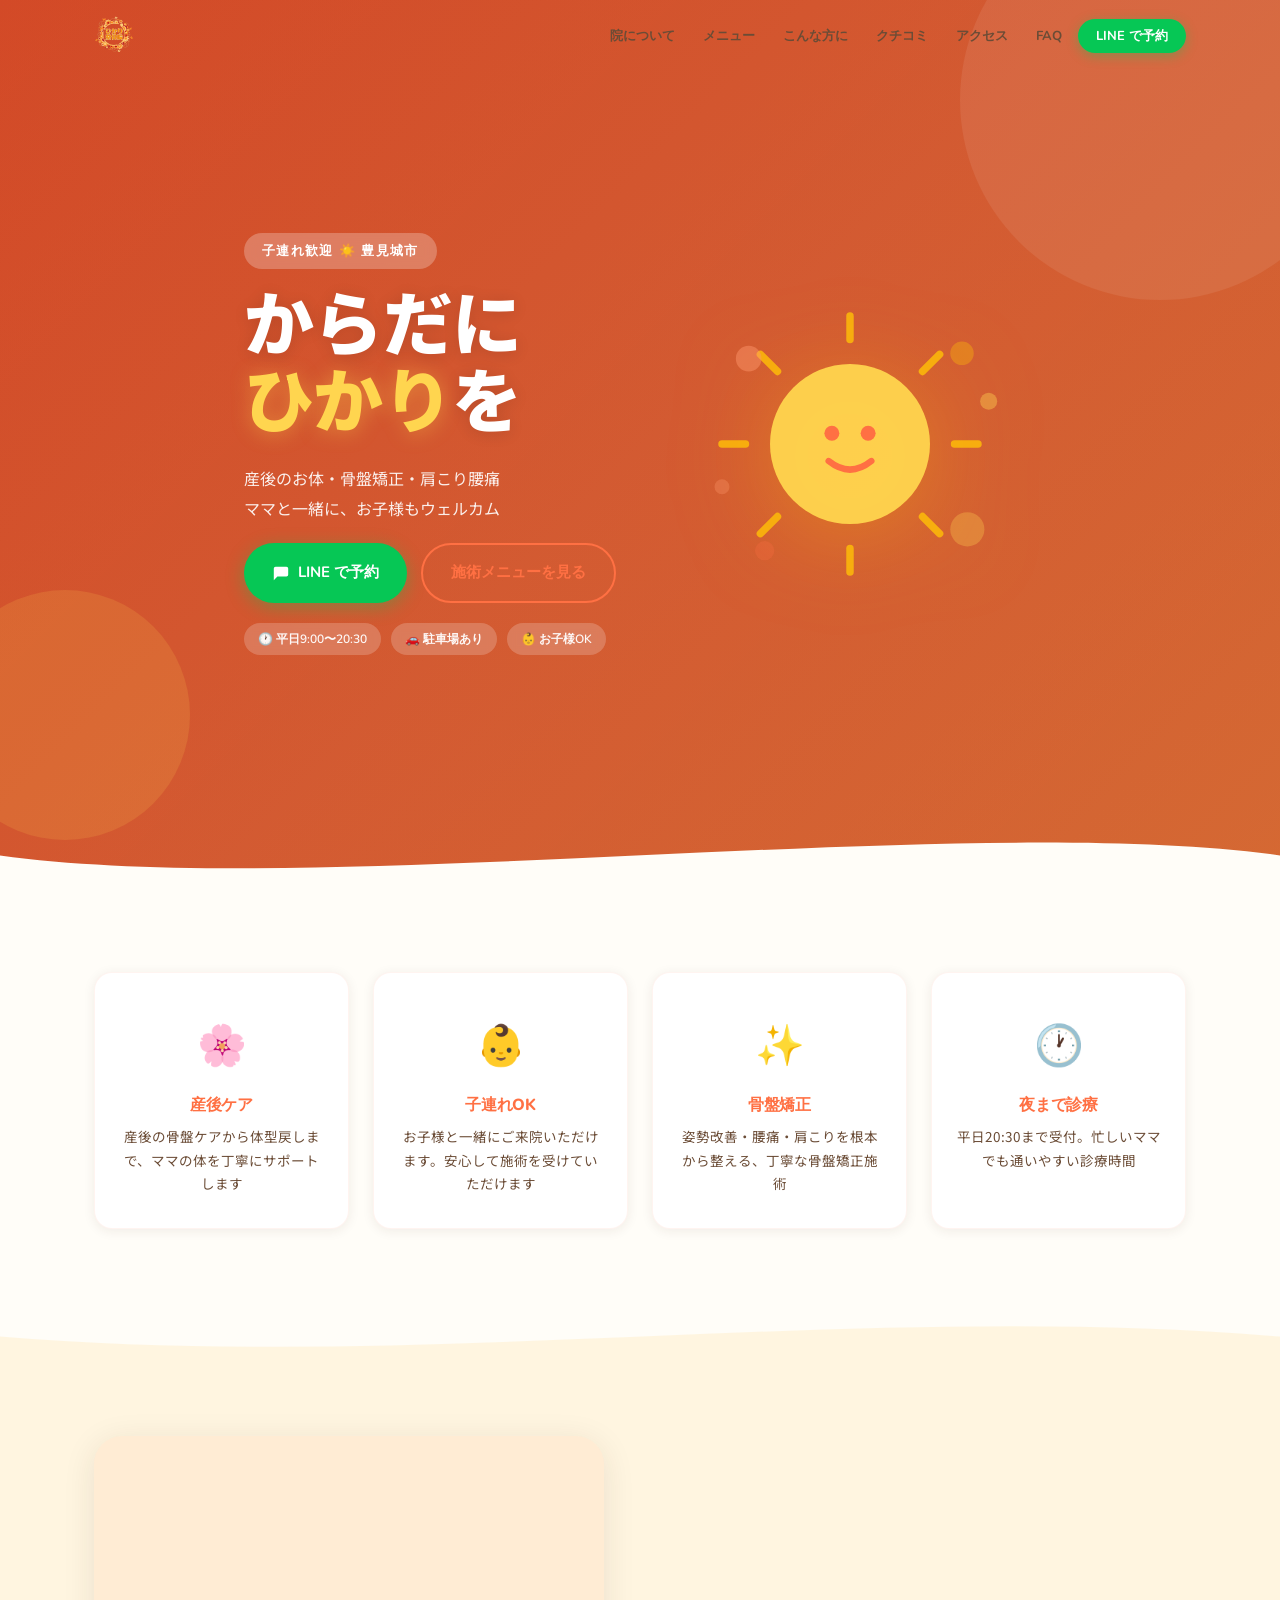
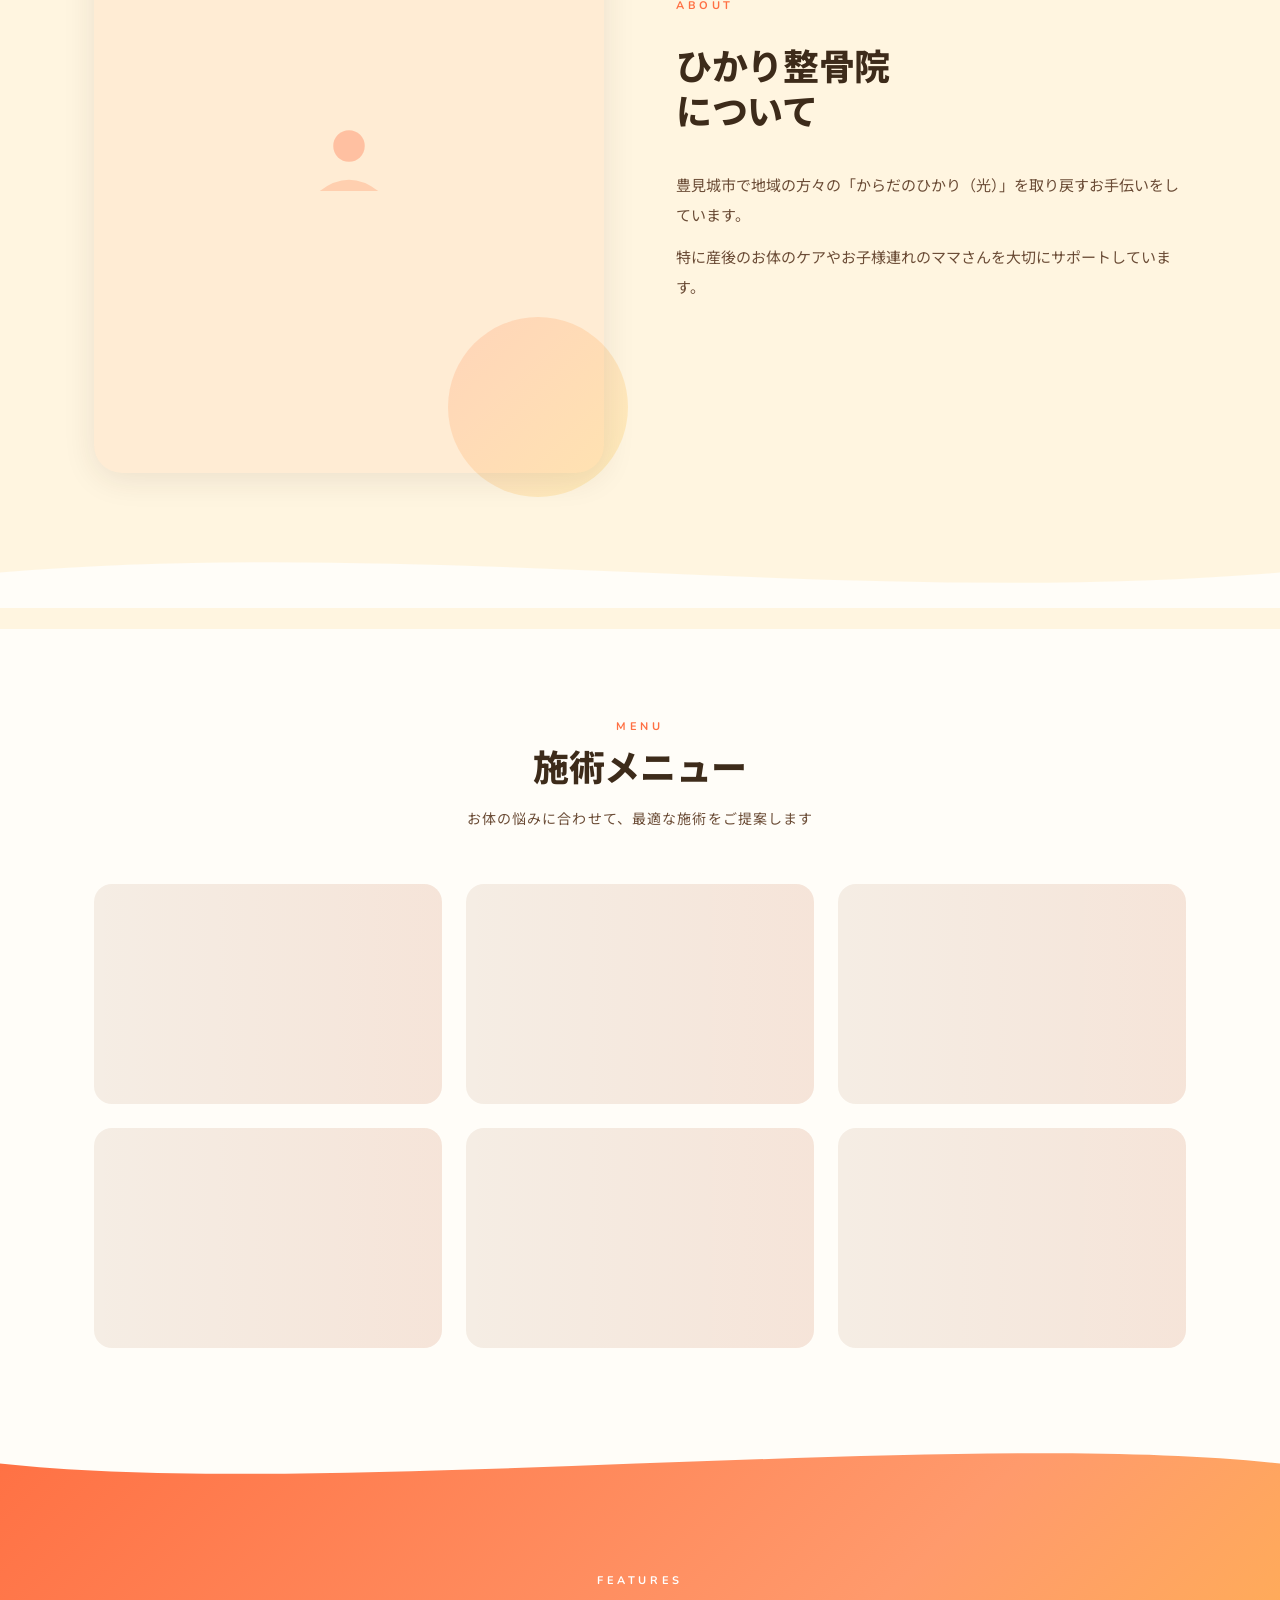
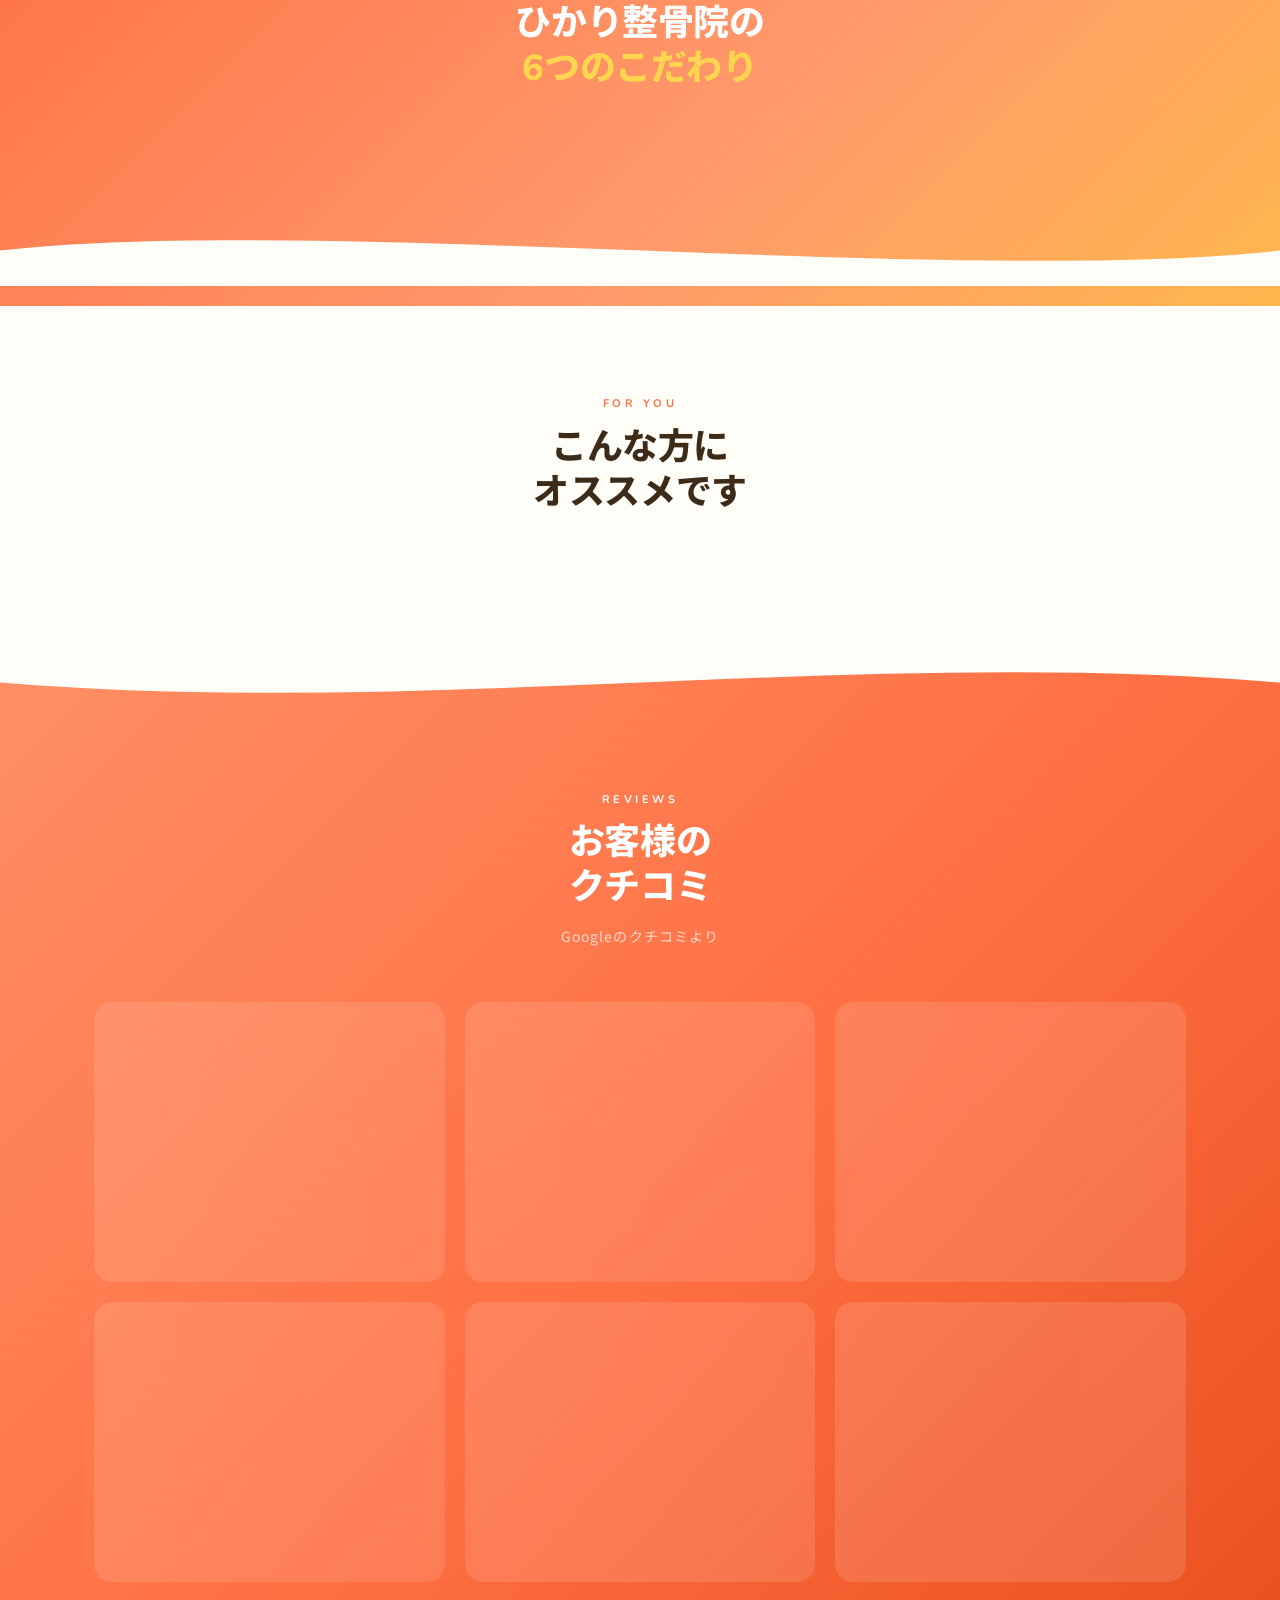
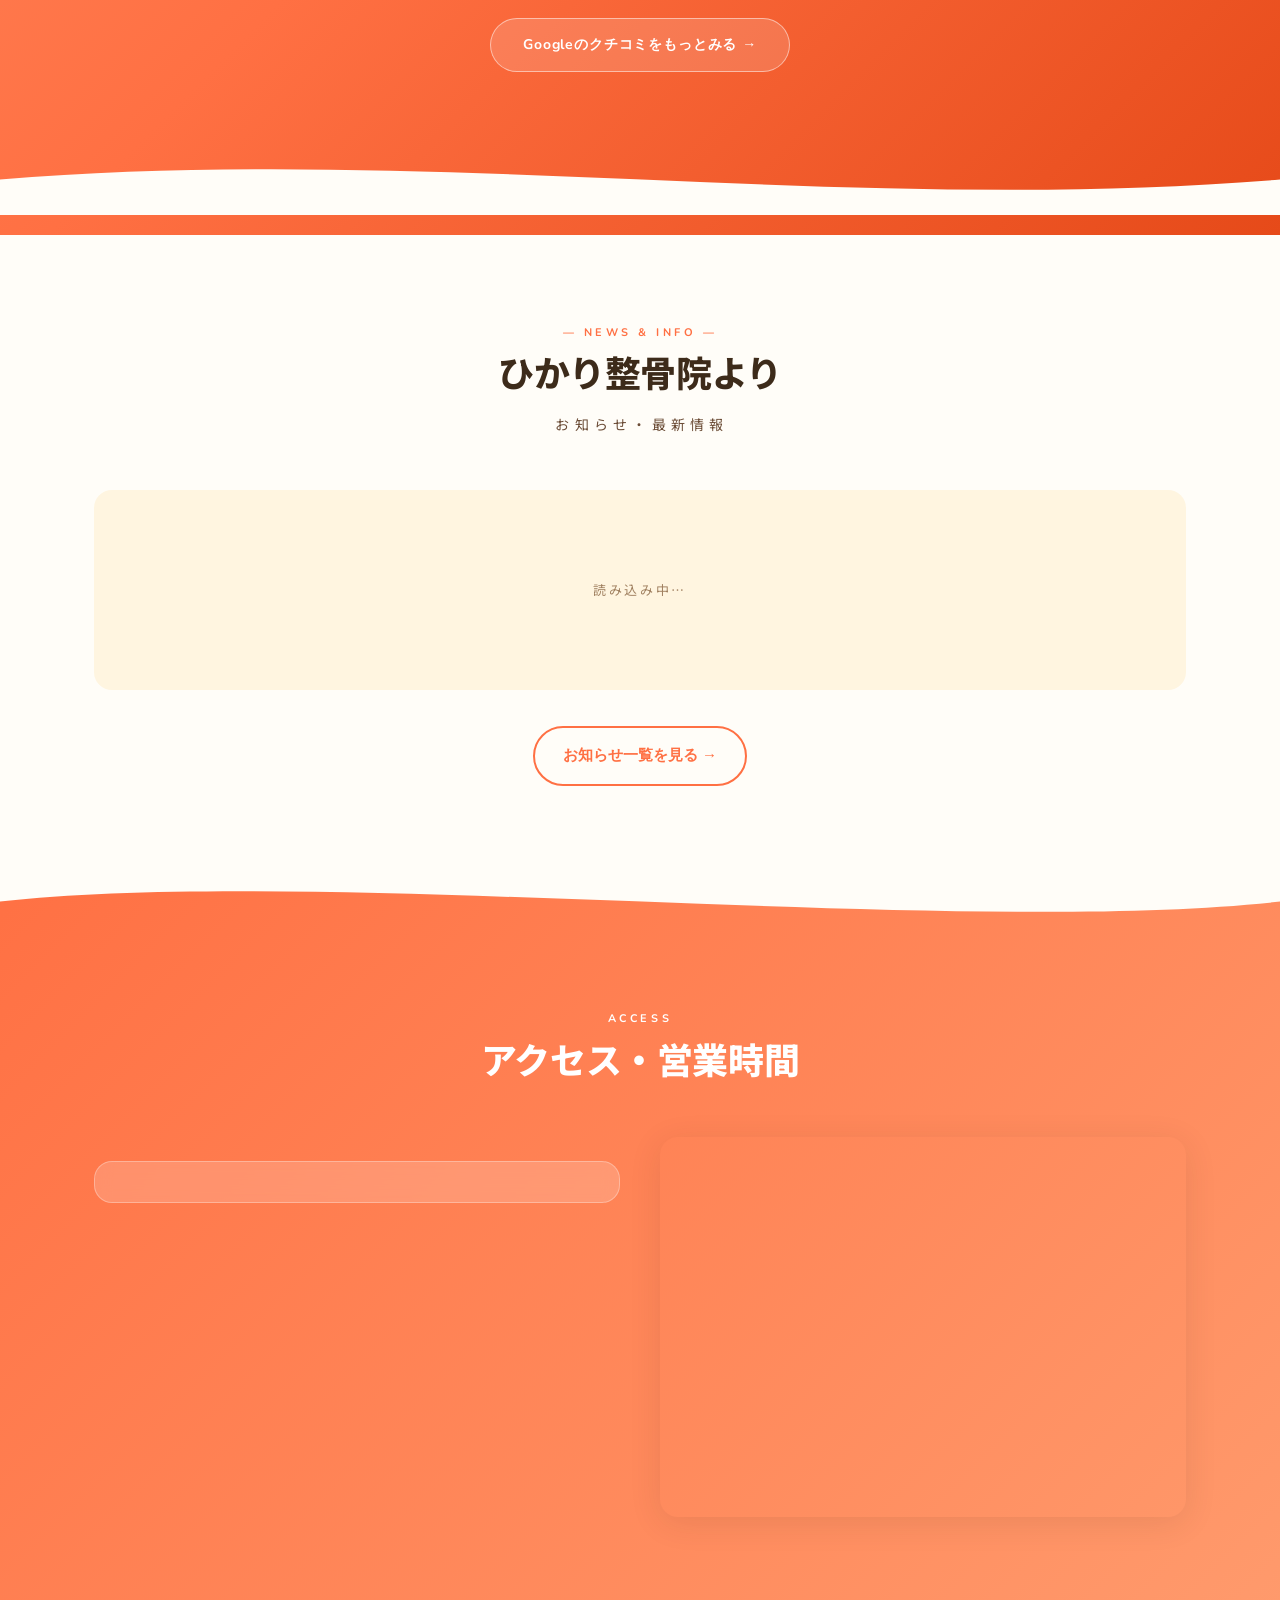
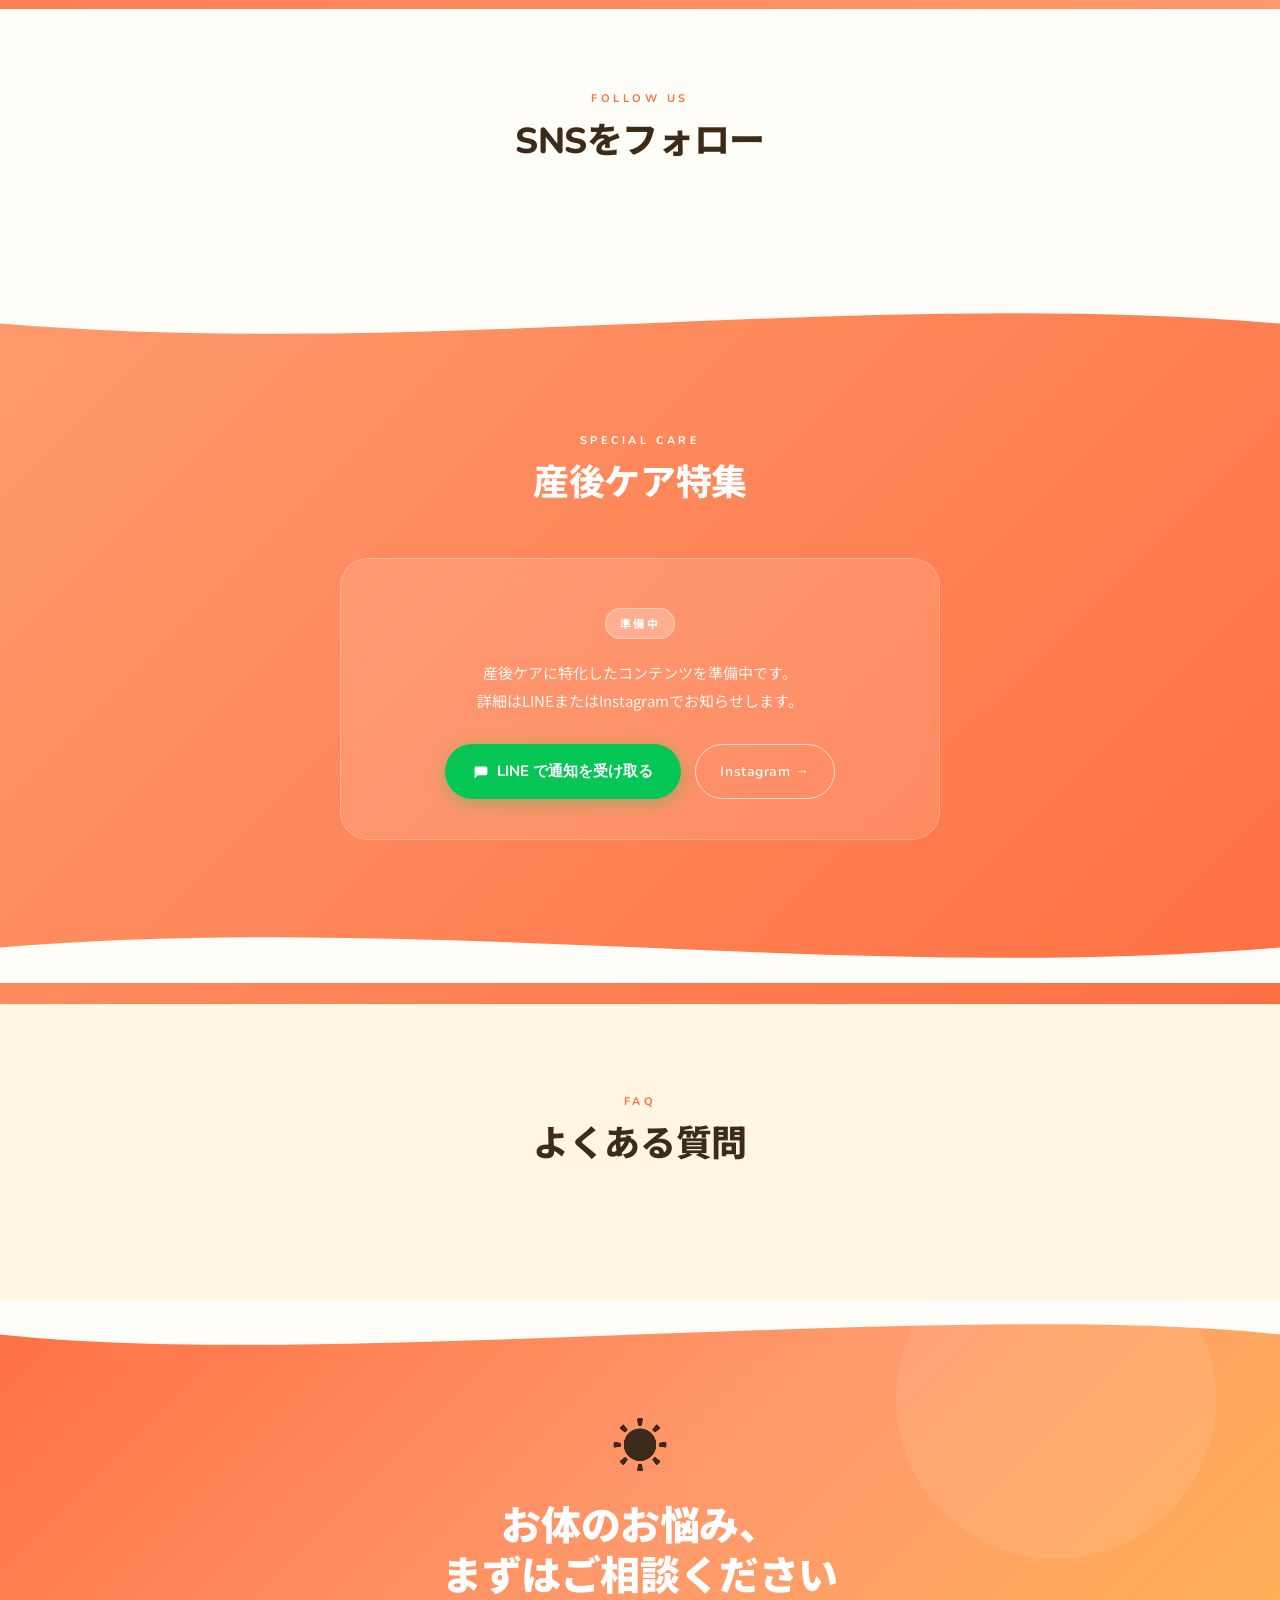
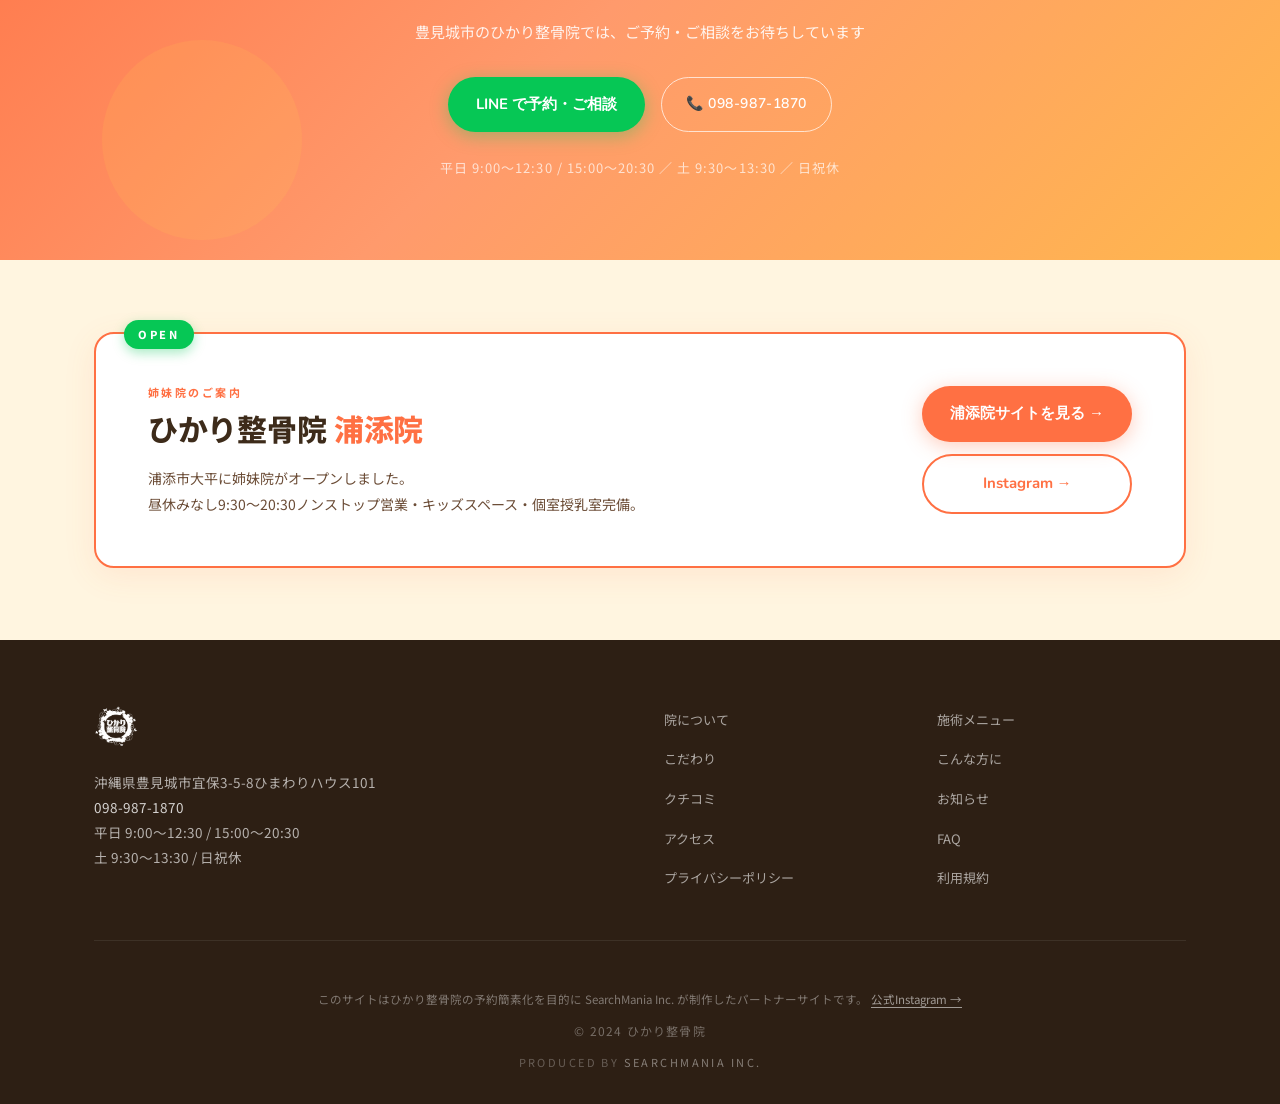
==== commit 18baf333: "Update index.html" ====
--- a/index.html
+++ b/index.html
@@ -34,12 +34,17 @@
 <script type="application/ld+json">
 {
   "@context": "https://schema.org",
-  "@type": "MedicalBusiness",
+  "@type": ["MedicalBusiness", "Physiotherapy"],
+  "@id": "https://hikari-seikotsu.search-mania.net/#organization",
   "name": "ひかり整骨院",
-  "alternateName": "HIKARI SEIKOTSUIN",
+  "alternateName": ["HIKARI SEIKOTSUIN", "ひかり整骨院 豊見城本院"],
+  "description": "沖縄県豊見城市の整骨院。産後ケア・骨盤矯正・肩こり・腰痛・交通事故治療（むちうち）に対応。柔道整復師の国家資格保有者が施術。キッズスペース完備で子連れママも安心。",
   "inLanguage": "ja",
   "url": "https://hikari-seikotsu.search-mania.net/",
   "telephone": "098-987-1870",
+  "priceRange": "¥¥",
+  "image": "https://hikari-seikotsu.search-mania.net/ogp.svg",
+  "logo": "https://hikari-seikotsu.search-mania.net/logo.png",
   "address": {
     "@type": "PostalAddress",
     "streetAddress": "宜保3-5-8ひまわりハウス101",
@@ -48,13 +53,49 @@
     "postalCode": "901-0233",
     "addressCountry": "JP"
   },
+  "areaServed": [
+    {"@type": "City", "name": "豊見城市"},
+    {"@type": "City", "name": "那覇市"},
+    {"@type": "City", "name": "糸満市"},
+    {"@type": "AdministrativeArea", "name": "南風原町"},
+    {"@type": "AdministrativeArea", "name": "八重瀬町"}
+  ],
+  "medicalSpecialty": [
+    "Physiotherapy",
+    "SportsMedicine",
+    "Musculoskeletal"
+  ],
+  "availableService": [
+    {"@type": "MedicalTherapy", "name": "骨盤矯正"},
+    {"@type": "MedicalTherapy", "name": "産後ケア"},
+    {"@type": "MedicalTherapy", "name": "肩こり・腰痛治療"},
+    {"@type": "MedicalTherapy", "name": "電気治療"},
+    {"@type": "MedicalTherapy", "name": "交通事故治療（むちうち）"},
+    {"@type": "MedicalTherapy", "name": "スポーツ障害治療"}
+  ],
+  "paymentAccepted": ["現金", "健康保険", "自賠責保険"],
+  "currenciesAccepted": "JPY",
   "openingHoursSpecification": [
     {"@type":"OpeningHoursSpecification","dayOfWeek":["Monday","Tuesday","Wednesday","Thursday","Friday"],"opens":"09:00","closes":"20:30"},
     {"@type":"OpeningHoursSpecification","dayOfWeek":["Saturday"],"opens":"09:30","closes":"13:30"}
   ],
+  "subOrganization": {
+    "@type": "MedicalBusiness",
+    "name": "ひかり整骨院 浦添院",
+    "url": "https://hikari-seikotsu-urasoe.search-mania.net/",
+    "telephone": "098-894-3956",
+    "address": {
+      "@type": "PostalAddress",
+      "streetAddress": "大平1-35-1",
+      "addressLocality": "浦添市",
+      "addressRegion": "沖縄県",
+      "addressCountry": "JP"
+    }
+  },
   "sameAs": [
     "https://www.instagram.com/hikariseikotuin/",
-    "https://www.facebook.com/hikari.seikotuin1870"
+    "https://www.facebook.com/hikari.seikotuin1870",
+    "https://hikari-seikotsu-urasoe.search-mania.net/"
   ]
 }
 </script>
--- a/shared.css
+++ b/shared.css
@@ -805,6 +805,11 @@
   padding: 4px 14px;
   border-radius: 20px;
 }
+.urasoe-badge-open {
+  background: #06C755;
+  box-shadow: 0 4px 12px rgba(6,199,85,.35);
+  letter-spacing: .24em;
+}
 .urasoe-body { flex: 1; }
 .urasoe-eyebrow {
   font-size: 11px;
